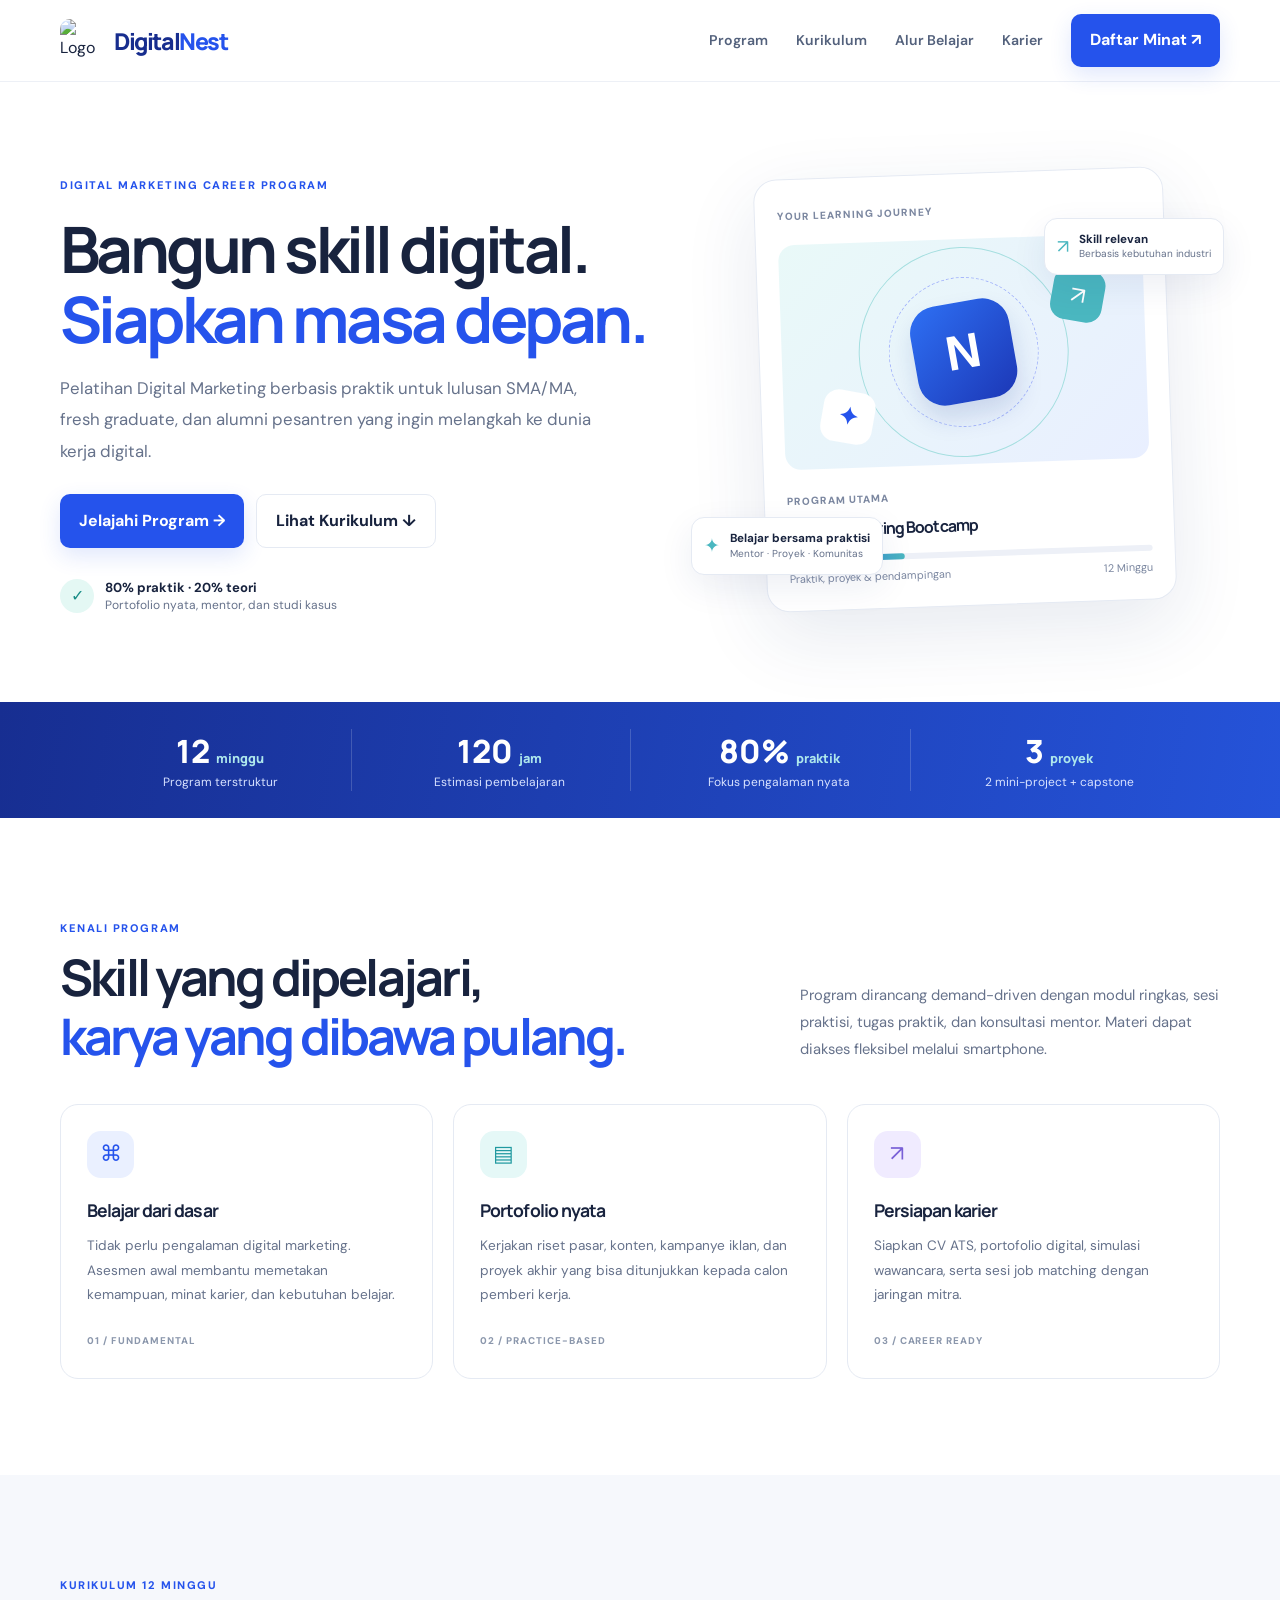
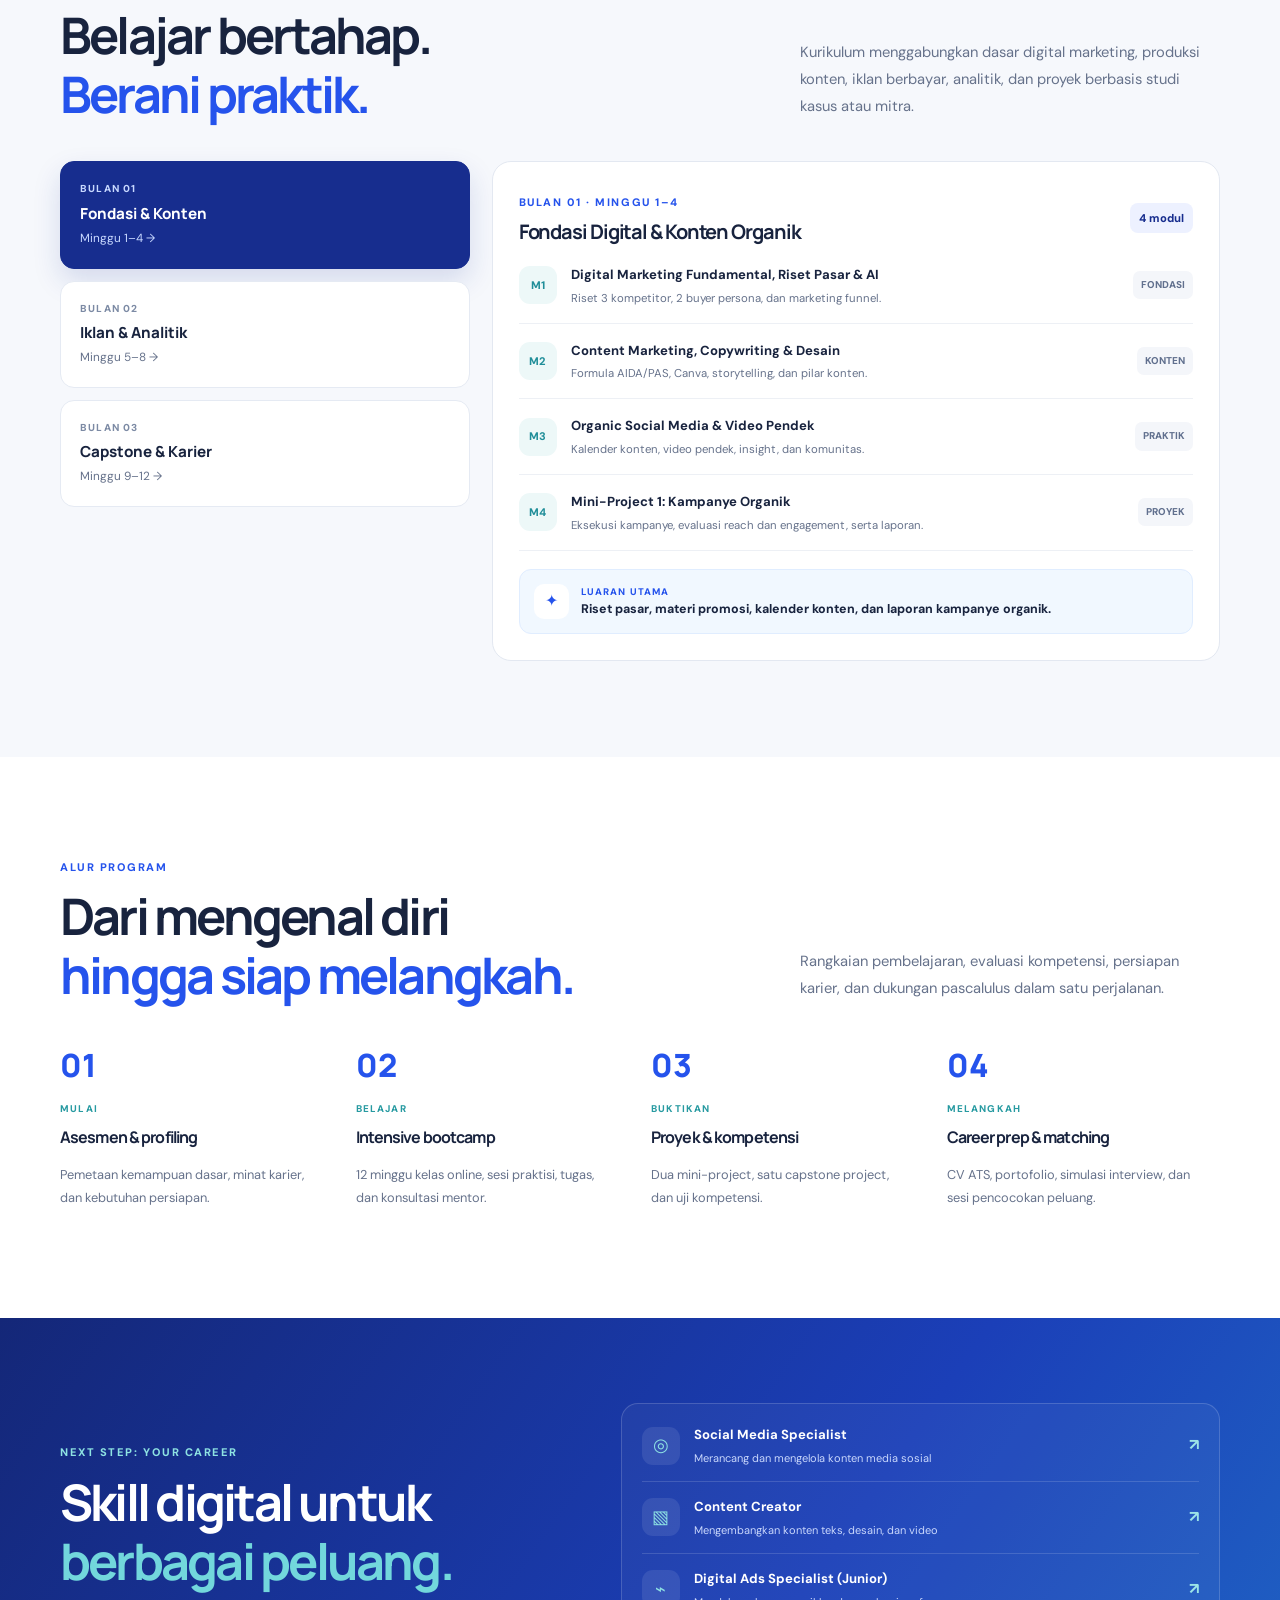
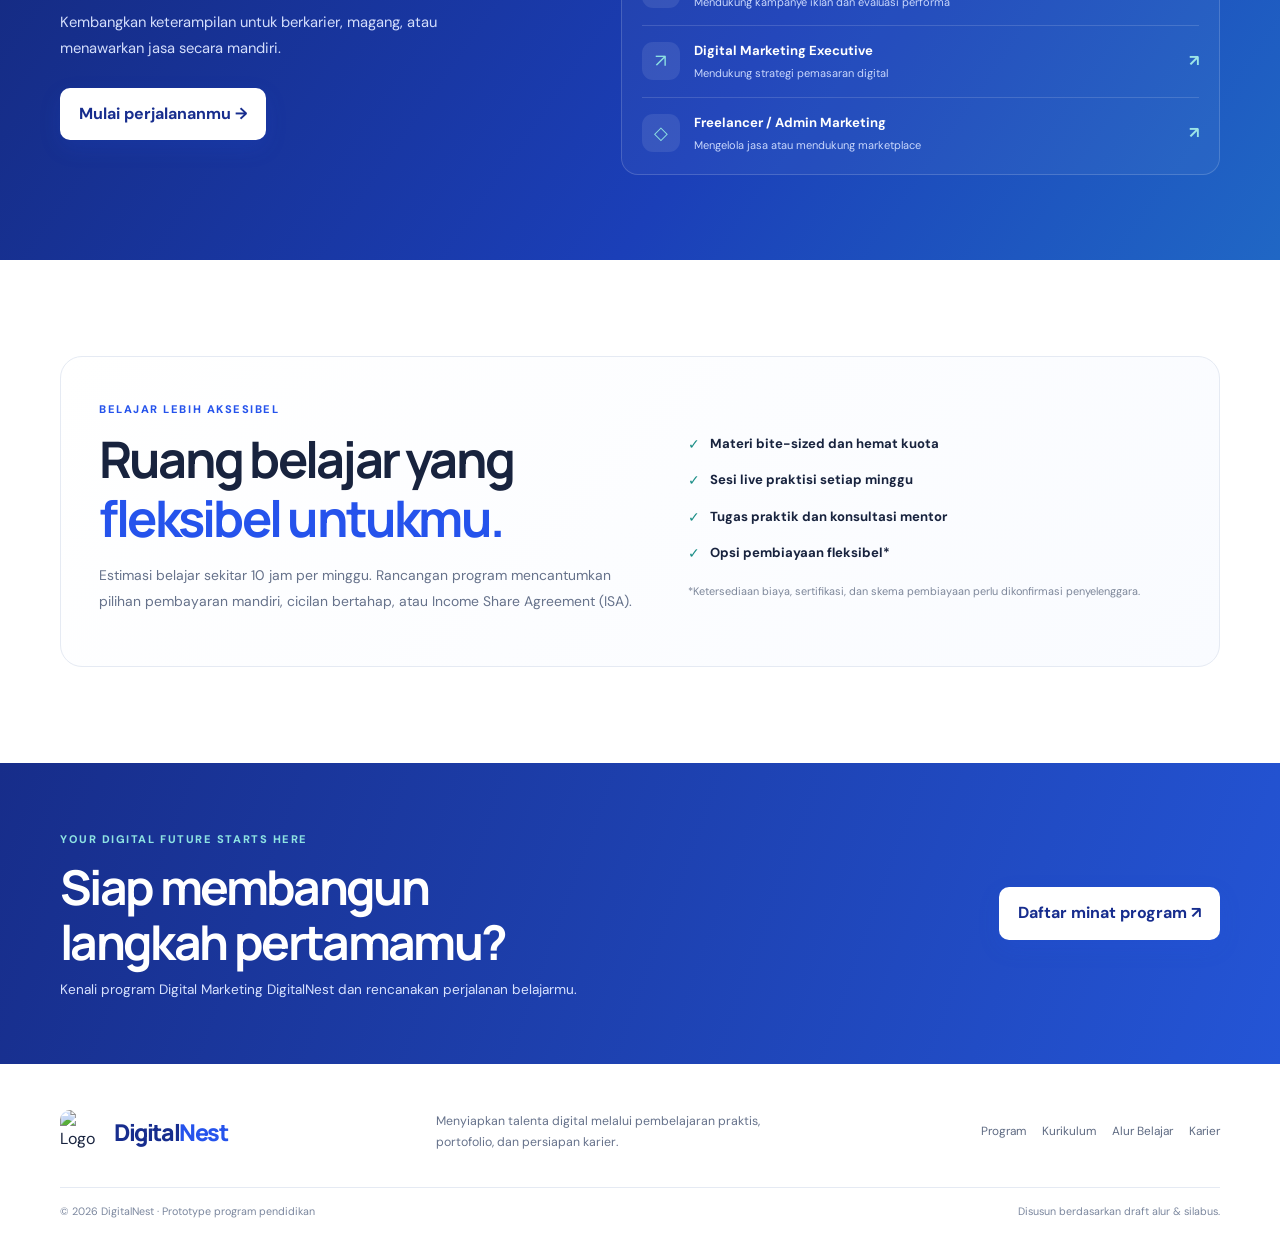
==== index.html @ 96c7a70e "Add files via upload" ====
<!doctype html><html lang="id"><head><meta charset="utf-8"><meta name="viewport" content="width=device-width,initial-scale=1"><title>DigitalNest — Digital Marketing Career Program</title><link rel="icon" href="assets/digitalnest-logo.jpg"><link rel="stylesheet" href="styles.css"></head><body>
<header><a class="brand" href="#home"><img src="assets/digitalnest-logo.jpg" alt="Logo DigitalNest"><b>Digital<span>Nest</span></b></a><button id="menuBtn" class="menu">☰</button><nav id="nav"><a href="#program">Program</a><a href="#curriculum">Kurikulum</a><a href="#alur">Alur Belajar</a><a href="#karier">Karier</a><button class="btn open-form">Daftar Minat ↗</button></nav></header>
<main><section class="hero wrap" id="home"><div><p class="eyebrow">DIGITAL MARKETING CAREER PROGRAM</p><h1>Bangun skill digital.<br><em>Siapkan masa depan.</em></h1><p class="lead">Pelatihan Digital Marketing berbasis praktik untuk lulusan SMA/MA, fresh graduate, dan alumni pesantren yang ingin melangkah ke dunia kerja digital.</p><div class="actions"><a class="btn" href="#program">Jelajahi Program →</a><a class="btn ghost" href="#curriculum">Lihat Kurikulum ↓</a></div><div class="proof"><span>✓</span><div><b>80% praktik · 20% teori</b><small>Portofolio nyata, mentor, dan studi kasus</small></div></div></div><div class="visual"><div class="float f1">↗ <span><b>Skill relevan</b><small>Berbasis kebutuhan industri</small></span></div><div class="visual-card"><small class="muted">YOUR LEARNING JOURNEY</small><div class="art"><i class="orb o1"></i><i class="orb o2"></i><strong>N</strong><span>↗</span><label>✦</label></div><small class="muted">PROGRAM UTAMA</small><h3>Digital Marketing Bootcamp</h3><div class="bar"><i></i></div><div class="between muted"><small>Praktik, proyek & pendampingan</small><small>12 Minggu</small></div></div><div class="float f2">✦ <span><b>Belajar bersama praktisi</b><small>Mentor · Proyek · Komunitas</small></span></div></div></section>
<section class="stats"><div><b>12 <small>minggu</small></b><span>Program terstruktur</span></div><div><b>120 <small>jam</small></b><span>Estimasi pembelajaran</span></div><div><b>80% <small>praktik</small></b><span>Fokus pengalaman nyata</span></div><div><b>3 <small>proyek</small></b><span>2 mini-project + capstone</span></div></section>
<section class="wrap section" id="program"><div class="heading"><div><small class="kicker">KENALI PROGRAM</small><h2>Skill yang dipelajari,<br><em>karya yang dibawa pulang.</em></h2></div><p>Program dirancang demand-driven dengan modul ringkas, sesi praktisi, tugas praktik, dan konsultasi mentor. Materi dapat diakses fleksibel melalui smartphone.</p></div><div class="features"><article><i class="ico blue">⌘</i><h3>Belajar dari dasar</h3><p>Tidak perlu pengalaman digital marketing. Asesmen awal membantu memetakan kemampuan, minat karier, dan kebutuhan belajar.</p><small>01 / FUNDAMENTAL</small></article><article><i class="ico teal">▤</i><h3>Portofolio nyata</h3><p>Kerjakan riset pasar, konten, kampanye iklan, dan proyek akhir yang bisa ditunjukkan kepada calon pemberi kerja.</p><small>02 / PRACTICE-BASED</small></article><article><i class="ico violet">↗</i><h3>Persiapan karier</h3><p>Siapkan CV ATS, portofolio digital, simulasi wawancara, serta sesi job matching dengan jaringan mitra.</p><small>03 / CAREER READY</small></article></div></section>
<section class="curriculum"><div class="wrap section" id="curriculum"><div class="heading"><div><small class="kicker">KURIKULUM 12 MINGGU</small><h2>Belajar bertahap.<br><em>Berani praktik.</em></h2></div><p>Kurikulum menggabungkan dasar digital marketing, produksi konten, iklan berbayar, analitik, dan proyek berbasis studi kasus atau mitra.</p></div><div class="curr"><div class="tabs"><button class="tab active" data-month="1"><small>BULAN 01</small><b>Fondasi & Konten</b><span>Minggu 1–4 →</span></button><button class="tab" data-month="2"><small>BULAN 02</small><b>Iklan & Analitik</b><span>Minggu 5–8 →</span></button><button class="tab" data-month="3"><small>BULAN 03</small><b>Capstone & Karier</b><span>Minggu 9–12 →</span></button></div><div class="module"><div class="between"><div><small class="kicker" id="monthLabel">BULAN 01 · MINGGU 1–4</small><h3 id="monthTitle">Fondasi Digital & Konten Organik</h3></div><span class="pill" id="moduleCount">4 modul</span></div><div id="moduleList"></div><div class="outcome"><span>✦</span><div><small>LUARAN UTAMA</small><b id="outcomeText">Riset pasar, materi promosi, kalender konten, dan laporan kampanye organik.</b></div></div></div></div></div></section>
<section class="wrap section" id="alur"><div class="heading"><div><small class="kicker">ALUR PROGRAM</small><h2>Dari mengenal diri<br><em>hingga siap melangkah.</em></h2></div><p>Rangkaian pembelajaran, evaluasi kompetensi, persiapan karier, dan dukungan pascalulus dalam satu perjalanan.</p></div><div class="steps"><article><b>01</b><small>MULAI</small><h3>Asesmen & profiling</h3><p>Pemetaan kemampuan dasar, minat karier, dan kebutuhan persiapan.</p></article><article><b>02</b><small>BELAJAR</small><h3>Intensive bootcamp</h3><p>12 minggu kelas online, sesi praktisi, tugas, dan konsultasi mentor.</p></article><article><b>03</b><small>BUKTIKAN</small><h3>Proyek & kompetensi</h3><p>Dua mini-project, satu capstone project, dan uji kompetensi.</p></article><article><b>04</b><small>MELANGKAH</small><h3>Career prep & matching</h3><p>CV ATS, portofolio, simulasi interview, dan sesi pencocokan peluang.</p></article></div></section>
<section class="career" id="karier"><div class="wrap career-grid"><div><small class="kicker light">NEXT STEP: YOUR CAREER</small><h2>Skill digital untuk<br><em>berbagai peluang.</em></h2><p>Kembangkan keterampilan untuk berkarier, magang, atau menawarkan jasa secara mandiri.</p><button class="btn white open-form">Mulai perjalananmu →</button></div><div class="jobs"><div><span>◎</span><p><b>Social Media Specialist</b><small>Merancang dan mengelola konten media sosial</small></p><strong>↗</strong></div><div><span>▧</span><p><b>Content Creator</b><small>Mengembangkan konten teks, desain, dan video</small></p><strong>↗</strong></div><div><span>⌁</span><p><b>Digital Ads Specialist (Junior)</b><small>Mendukung kampanye iklan dan evaluasi performa</small></p><strong>↗</strong></div><div><span>↗</span><p><b>Digital Marketing Executive</b><small>Mendukung strategi pemasaran digital</small></p><strong>↗</strong></div><div><span>◇</span><p><b>Freelancer / Admin Marketing</b><small>Mengelola jasa atau mendukung marketplace</small></p><strong>↗</strong></div></div></div></section>
<section class="wrap section"><div class="access"><div><small class="kicker">BELAJAR LEBIH AKSESIBEL</small><h2>Ruang belajar yang<br><em>fleksibel untukmu.</em></h2><p>Estimasi belajar sekitar 10 jam per minggu. Rancangan program mencantumkan pilihan pembayaran mandiri, cicilan bertahap, atau Income Share Agreement (ISA).</p></div><div class="checks"><p>✓ <b>Materi bite-sized dan hemat kuota</b></p><p>✓ <b>Sesi live praktisi setiap minggu</b></p><p>✓ <b>Tugas praktik dan konsultasi mentor</b></p><p>✓ <b>Opsi pembiayaan fleksibel*</b></p><small>*Ketersediaan biaya, sertifikasi, dan skema pembiayaan perlu dikonfirmasi penyelenggara.</small></div></div></section>
<section class="cta"><div class="wrap cta-inner"><div><small class="kicker light">YOUR DIGITAL FUTURE STARTS HERE</small><h2>Siap membangun<br>langkah pertamamu?</h2><p>Kenali program Digital Marketing DigitalNest dan rencanakan perjalanan belajarmu.</p></div><button class="btn white open-form">Daftar minat program ↗</button></div></section></main>
<footer><div class="foot wrap"><a class="brand" href="#home"><img src="assets/digitalnest-logo.jpg" alt="Logo DigitalNest"><b>Digital<span>Nest</span></b></a><p>Menyiapkan talenta digital melalui pembelajaran praktis, portofolio, dan persiapan karier.</p><div><a href="#program">Program</a><a href="#curriculum">Kurikulum</a><a href="#alur">Alur Belajar</a><a href="#karier">Karier</a></div></div><div class="bottom wrap"><span>© 2026 DigitalNest · Prototype program pendidikan</span><span>Disusun berdasarkan draft alur & silabus.</span></div></footer>
<dialog id="formDialog"><button class="close" id="closeForm">×</button><small class="kicker">FORM MINAT PESERTA</small><h2>Mulai perjalanan digitalmu.</h2><p>Isi formulir simulasi untuk menunjukkan alur minat peserta.</p><form id="interestForm"><label>Nama lengkap<input id="pname" required placeholder="Nama kamu"></label><label>Email aktif<input id="pemail" type="email" required placeholder="nama@email.com"></label><label>Latar belakang<select id="background"><option>Lulusan SMA/MA</option><option>Alumni pesantren</option><option>Fresh graduate</option><option>Lulusan SMP</option><option>Lainnya</option></select></label><label>Tujuan mengikuti program<select><option>Mencari pekerjaan</option><option>Magang</option><option>Freelance</option><option>Mengembangkan usaha</option><option>Meningkatkan keterampilan</option></select></label><button class="btn" type="submit">Kirim minat →</button></form><small class="note">Prototype: data tidak dikirim atau disimpan ke server. Harga, sertifikasi, dan penempatan kerja perlu dikonfirmasi penyelenggara.</small></dialog><div id="toast" class="toast" role="status"></div><script src="script.js"></script></body></html>
---- styles.css ----
@import url('https://fonts.googleapis.com/css2?family=DM+Sans:wght@400;500;600;700&family=Manrope:wght@400;500;600;700;800&display=swap');
:root{--blue:#2553ec;--navy:#172d8e;--teal:#4ab7c0;--ink:#18233e;--muted:#66728b;--line:#e5eaf3;--soft:#f6f8fc}*{box-sizing:border-box}html{scroll-behavior:smooth;scroll-padding-top:95px}body{margin:0;color:var(--ink);font:16px/1.65 'DM Sans',sans-serif}a{color:inherit;text-decoration:none}button,input,select{font:inherit}.wrap{width:min(1160px,calc(100% - 52px));margin:auto}header{height:82px;padding:0 max(26px,calc((100vw - 1160px)/2));display:flex;align-items:center;justify-content:space-between;border-bottom:1px solid #edf0f6;position:sticky;top:0;background:#ffffffed;backdrop-filter:blur(12px);z-index:10}.brand{display:flex;align-items:center;gap:10px}.brand img{width:44px;height:44px;object-fit:cover;border-radius:10px}.brand b{font:800 1.45rem Manrope,sans-serif;letter-spacing:-.06em;color:var(--navy)}.brand b span{color:var(--blue)}nav{display:flex;align-items:center;gap:28px}nav>a{font-size:.88rem;font-weight:600;color:#53617c}nav>a:hover{color:var(--blue)}.menu{display:none;background:none;border:0;font-size:1.5rem}.btn{border:0;border-radius:10px;background:var(--blue);color:#fff;padding:13px 19px;font-weight:700;cursor:pointer;display:inline-flex;align-items:center;justify-content:center;gap:14px;box-shadow:0 8px 22px #2553ec24;transition:.2s}.btn:hover{transform:translateY(-2px);background:#1942d4}.btn.ghost{background:white;border:1px solid var(--line);box-shadow:none;color:var(--ink)}.btn.white{background:white;color:var(--navy)}.hero{display:grid;grid-template-columns:1.08fr .92fr;align-items:center;gap:50px;padding-top:75px;padding-bottom:80px;min-height:620px}.eyebrow,.kicker{font-size:.69rem;font-weight:800;letter-spacing:.14em;color:var(--blue)}h1,h2,h3{font-family:Manrope,sans-serif;letter-spacing:-.055em}h1{font-size:clamp(2.8rem,5vw,4.55rem);line-height:1.09;margin:20px 0}h1 em,h2 em{font-style:normal;color:var(--blue)}.lead{font-size:1.05rem;line-height:1.85;color:var(--muted);max-width:550px}.actions{display:flex;gap:12px;flex-wrap:wrap;margin-top:27px}.proof{display:flex;align-items:center;gap:11px;margin-top:30px}.proof>span{width:34px;height:34px;border-radius:50%;background:#e4f8f4;color:#168c85;display:grid;place-items:center}.proof div{display:grid;line-height:1.45}.proof b{font-size:.82rem}.proof small{font-size:.75rem;color:var(--muted)}.visual{position:relative;min-height:440px;display:grid;place-items:center}.visual:before{content:'';position:absolute;width:390px;height:390px;border-radius:50%;background:radial-gradient(circle,#dff7f8,#e9efff 55%,white 75%)}.visual-card{z-index:1;position:relative;width:min(410px,90%);background:#fff;border:1px solid var(--line);border-radius:23px;padding:22px;box-shadow:0 25px 75px #1d36751b;transform:rotate(-2deg)}.muted{color:#7b87a0}.visual-card>small{font-size:.64rem;letter-spacing:.1em;font-weight:800}.art{height:225px;margin:17px 0;border-radius:16px;background:linear-gradient(135deg,#e9f9f8,#e9efff);display:grid;place-items:center;position:relative;overflow:hidden}.orb{position:absolute;width:210px;height:210px;border:1px solid #a6dfe0;border-radius:50%}.o2{width:150px;height:150px;border-style:dashed;border-color:#a8b8fb}.art strong{z-index:1;width:100px;height:100px;display:grid;place-items:center;border-radius:27px;background:linear-gradient(140deg,#2e70f4,#1c37b6);color:white;font-size:3rem;box-shadow:0 14px 25px #142f8e25;transform:rotate(-8deg)}.art span,.art label{position:absolute;z-index:2;display:grid;place-items:center;width:52px;height:52px;border-radius:15px;background:var(--teal);color:white;right:40px;top:34px;font-size:1.5rem;transform:rotate(12deg)}.art label{left:38px;right:auto;top:auto;bottom:25px;background:white;color:var(--blue)}.visual-card h3{font-size:1rem;margin:4px 0}.bar{height:6px;background:#edf0f7;border-radius:20px;margin:13px 0 8px}.bar i{display:block;width:32%;height:100%;background:linear-gradient(90deg,var(--blue),var(--teal));border-radius:20px}.between{display:flex;align-items:center;justify-content:space-between;gap:12px}.between small{font-size:.68rem}.float{position:absolute;z-index:2;background:white;border:1px solid var(--line);box-shadow:0 12px 35px #1b347314;border-radius:13px;padding:12px;display:flex;align-items:center;gap:10px;color:var(--teal);font-size:1.2rem}.float span{display:grid;line-height:1.4}.float b{font-size:.73rem;color:var(--ink)}.float small{font-size:.63rem;color:var(--muted)}.f1{right:-4px;top:48px}.f2{left:-18px;bottom:35px}.stats{display:grid;grid-template-columns:repeat(4,1fr);padding:27px max(26px,calc((100vw - 1100px)/2));gap:18px;background:linear-gradient(100deg,#172e91,#2553d9);color:white}.stats div{display:grid;justify-items:center;border-right:1px solid #ffffff2c;line-height:1.5}.stats div:last-child{border:0}.stats b{font:800 2rem Manrope,sans-serif}.stats b small{font-size:.8rem;color:#aee7ec}.stats span{font-size:.75rem;color:#d8e2ff}.section{padding-top:96px;padding-bottom:96px}.heading{display:flex;align-items:end;justify-content:space-between;gap:50px;margin-bottom:38px}.heading h2,.access h2,.career h2{font-size:clamp(2.15rem,4vw,3.15rem);line-height:1.17;margin:8px 0 0}.heading>p{max-width:420px;color:var(--muted);font-size:.92rem;line-height:1.85;margin:0 0 3px}.features{display:grid;grid-template-columns:repeat(3,1fr);gap:20px}.features article{position:relative;border:1px solid var(--line);border-radius:18px;padding:26px;min-height:240px;transition:.2s}.features article:hover{transform:translateY(-4px);box-shadow:0 16px 40px #1d36750b}.ico{width:47px;height:47px;display:grid;place-items:center;border-radius:14px;font-size:1.4rem;font-style:normal;margin-bottom:18px}.blue{background:#eaf0ff;color:var(--blue)}.teal{background:#e5f8f7;color:#2099a0}.violet{background:#f0ebff;color:#7960d7}.features h3{font-size:1.1rem;margin:0 0 9px}.features p{font-size:.85rem;line-height:1.8;color:var(--muted);margin:0 0 18px}.features article>small{font-size:.61rem;letter-spacing:.1em;font-weight:800;color:#8b97ac}.curriculum{background:var(--soft)}.curr{display:grid;grid-template-columns:.72fr 1.28fr;gap:22px}.tabs{display:grid;align-content:start;gap:12px}.tab{background:#fff;border:1px solid var(--line);border-radius:14px;padding:19px;text-align:left;display:grid;gap:5px;cursor:pointer;color:var(--ink)}.tab small{font-size:.63rem;font-weight:800;letter-spacing:.12em;color:#7c8aa4}.tab b{font:750 .95rem Manrope,sans-serif}.tab span{font-size:.74rem;color:var(--muted)}.tab.active{background:var(--navy);border-color:var(--navy);color:white;box-shadow:0 12px 28px #172f9326}.tab.active small,.tab.active span{color:#c8d8ff}.module{background:#fff;border:1px solid #e3e8f1;border-radius:19px;padding:26px}.module h3{font-size:1.25rem;margin:0}.pill{font-size:.7rem;color:var(--navy);background:#edf1ff;border-radius:8px;padding:6px 9px;white-space:nowrap;font-weight:800}.module-row{display:grid;grid-template-columns:40px 1fr auto;align-items:center;gap:12px;padding:16px 0;border-bottom:1px solid #edf0f5}.week{width:38px;height:38px;border-radius:11px;background:#edf8f8;color:#208e99;display:grid;place-items:center;font-size:.69rem;font-weight:800}.module-row b{font-size:.82rem;display:block}.module-row small{display:block;color:var(--muted);font-size:.71rem;line-height:1.5;margin-top:4px}.type{font-size:.62rem;font-weight:800;color:#61708e;background:#f4f6fa;padding:6px 8px;border-radius:7px}.outcome{display:flex;align-items:center;gap:12px;background:#f1f8ff;border:1px solid #e0edff;padding:14px;border-radius:12px;margin-top:18px}.outcome>span{background:white;color:var(--blue);width:35px;height:35px;border-radius:10px;display:grid;place-items:center}.outcome div{display:grid}.outcome small{font-size:.6rem;color:var(--blue);letter-spacing:.12em;font-weight:800}.outcome b{font-size:.78rem;line-height:1.5}.steps{display:grid;grid-template-columns:repeat(4,1fr);gap:22px}.steps article{padding-right:12px}.steps article>b{font:800 2rem Manrope,sans-serif;color:var(--blue)}.steps article>small{display:block;margin-top:14px;color:#279aa1;letter-spacing:.12em;font-weight:800;font-size:.61rem}.steps h3{font-size:1rem;margin:7px 0}.steps p{font-size:.8rem;line-height:1.8;color:var(--muted)}.career{background:linear-gradient(125deg,#142778,#1b3fb8 60%,#2067c5);color:white;padding:85px 0;overflow:hidden}.career-grid{display:grid;grid-template-columns:.9fr 1.1fr;gap:70px;align-items:center}.kicker.light{color:#8ee3e2}.career h2 em{color:#72d7dc}.career-grid>div:first-child>p{color:#d4defc;line-height:1.8;max-width:420px;font-size:.92rem;margin:18px 0 26px}.jobs{border:1px solid #ffffff2a;border-radius:17px;background:#ffffff0b;padding:6px 20px}.jobs>div{display:grid;grid-template-columns:40px 1fr auto;gap:12px;align-items:center;border-bottom:1px solid #ffffff24;padding:14px 0}.jobs>div:last-child{border:0}.jobs>div>span{width:38px;height:38px;display:grid;place-items:center;background:#ffffff17;color:#8de1e2;border-radius:11px;font-size:1.15rem}.jobs p{display:grid;margin:0}.jobs b{font-size:.82rem}.jobs small{font-size:.69rem;color:#c9d7fc;margin-top:3px}.jobs strong{color:#9de5e7}.access{border:1px solid var(--line);border-radius:22px;padding:38px;display:grid;grid-template-columns:1.05fr .95fr;gap:45px;background:linear-gradient(135deg,#fff,#f9fbff)}.access p{font-size:.87rem;line-height:1.9;color:var(--muted)}.checks{align-self:center}.checks p{display:flex;gap:10px;align-items:center;margin:10px 0;color:#198d86}.checks b{font-size:.82rem;color:var(--ink)}.checks small{font-size:.68rem;color:#7d879a;line-height:1.6}.cta{background:linear-gradient(110deg,#172d8a,#2455d6);color:white}.cta-inner{padding-top:62px;padding-bottom:62px;display:flex;align-items:center;justify-content:space-between;gap:30px}.cta h2{font-size:clamp(2rem,4vw,3rem);line-height:1.15;margin:7px 0}.cta p{font-size:.85rem;color:#d9e3ff;margin:10px 0 0}.foot{padding-top:35px;padding-bottom:22px;display:grid;grid-template-columns:1fr 1.1fr 1.1fr;gap:35px;align-items:center}.foot>p{font-size:.77rem;color:var(--muted);line-height:1.7}.foot>div{display:flex;justify-content:flex-end;gap:16px;flex-wrap:wrap}.foot>div a{font-size:.74rem;color:#5f6b83}.bottom{border-top:1px solid var(--line);padding-top:15px;padding-bottom:18px;display:flex;justify-content:space-between;gap:12px;flex-wrap:wrap;color:#7b879e;font-size:.67rem}dialog{border:1px solid var(--line);border-radius:20px;padding:30px;max-width:470px;width:calc(100% - 30px);box-shadow:0 25px 100px #061a4b35;color:var(--ink)}dialog::backdrop{background:#101d45a8;backdrop-filter:blur(4px)}dialog h2{font-size:1.7rem;line-height:1.2;margin:8px 0}dialog>p{font-size:.82rem;color:var(--muted)}.close{position:absolute;right:14px;top:9px;border:0;background:none;font-size:1.8rem;cursor:pointer;color:#6f7b91}form{display:grid;gap:8px;margin-top:15px}label{display:grid;gap:5px;font-size:.78rem;font-weight:700}input,select{width:100%;padding:11px;border:1px solid #dfe5f0;border-radius:9px;background:white;color:var(--ink)}form .btn{margin-top:8px}.note{display:block;font-size:.67rem;color:#8490a5;line-height:1.6;margin-top:13px}.toast{position:fixed;bottom:24px;left:50%;transform:translate(-50%,20px);background:var(--navy);color:white;padding:12px 19px;border-radius:10px;opacity:0;pointer-events:none;transition:.25s;z-index:30;font-size:.84rem;max-width:90%;text-align:center}.toast.show{opacity:1;transform:translate(-50%,0)}
@media(max-width:900px){nav{gap:15px}.hero{gap:20px}.heading{gap:25px}.career-grid{gap:35px}.foot{gap:18px}}
@media(max-width:720px){.wrap{width:calc(100% - 38px)}header{height:72px;padding:0 19px}.brand img{width:39px;height:39px}.menu{display:block}nav{display:none;position:absolute;top:72px;left:0;right:0;padding:18px 20px;background:white;box-shadow:0 12px 25px #102b7610;align-items:stretch;gap:0}nav.open{display:flex;flex-direction:column}nav>a{padding:12px 0;border-bottom:1px solid #f0f2f7}.btn-nav{margin-top:12px}.hero{grid-template-columns:1fr;padding-top:55px;padding-bottom:55px;gap:20px}.hero h1{font-size:clamp(2.7rem,10vw,4rem)}.visual{min-height:385px}.f1{right:0;top:10px}.f2{left:0;bottom:8px}.stats{grid-template-columns:repeat(2,1fr);padding:24px 18px;gap:20px 10px}.stats div:nth-child(2){border:0}.stats b{font-size:1.7rem}.section{padding-top:70px;padding-bottom:70px}.heading{display:block;margin-bottom:28px}.heading>p{margin-top:16px}.features{grid-template-columns:1fr}.features article{min-height:0}.curr{grid-template-columns:1fr}.tabs{grid-template-columns:repeat(3,1fr);gap:7px}.tab{padding:13px 10px}.tab b{font-size:.72rem}.tab small{font-size:.53rem}.tab span{font-size:.63rem}.module{padding:18px}.module-row{grid-template-columns:36px 1fr;gap:10px}.type{grid-column:2;justify-self:start}.steps{grid-template-columns:repeat(2,1fr);row-gap:20px}.career-grid{grid-template-columns:1fr;gap:32px}.career{padding:65px 0}.access{grid-template-columns:1fr;padding:25px;gap:20px}.cta-inner{align-items:flex-start;flex-direction:column;padding-top:50px;padding-bottom:50px}.foot{grid-template-columns:1fr;gap:12px}.foot>div{justify-content:flex-start}.bottom{flex-direction:column}}
@media(max-width:420px){.actions{flex-direction:column}.actions .btn{width:100%}.visual-card{padding:16px}.art{height:200px}.float{padding:9px}.float b{font-size:.66rem}.float small{font-size:.58rem}.module .between{align-items:flex-start}.module h3{font-size:1.05rem}.pill{font-size:.62rem}.jobs{padding:4px 12px}.jobs b{font-size:.74rem}.jobs small{font-size:.62rem}.access{padding:21px}.stats span{text-align:center;font-size:.68rem}}
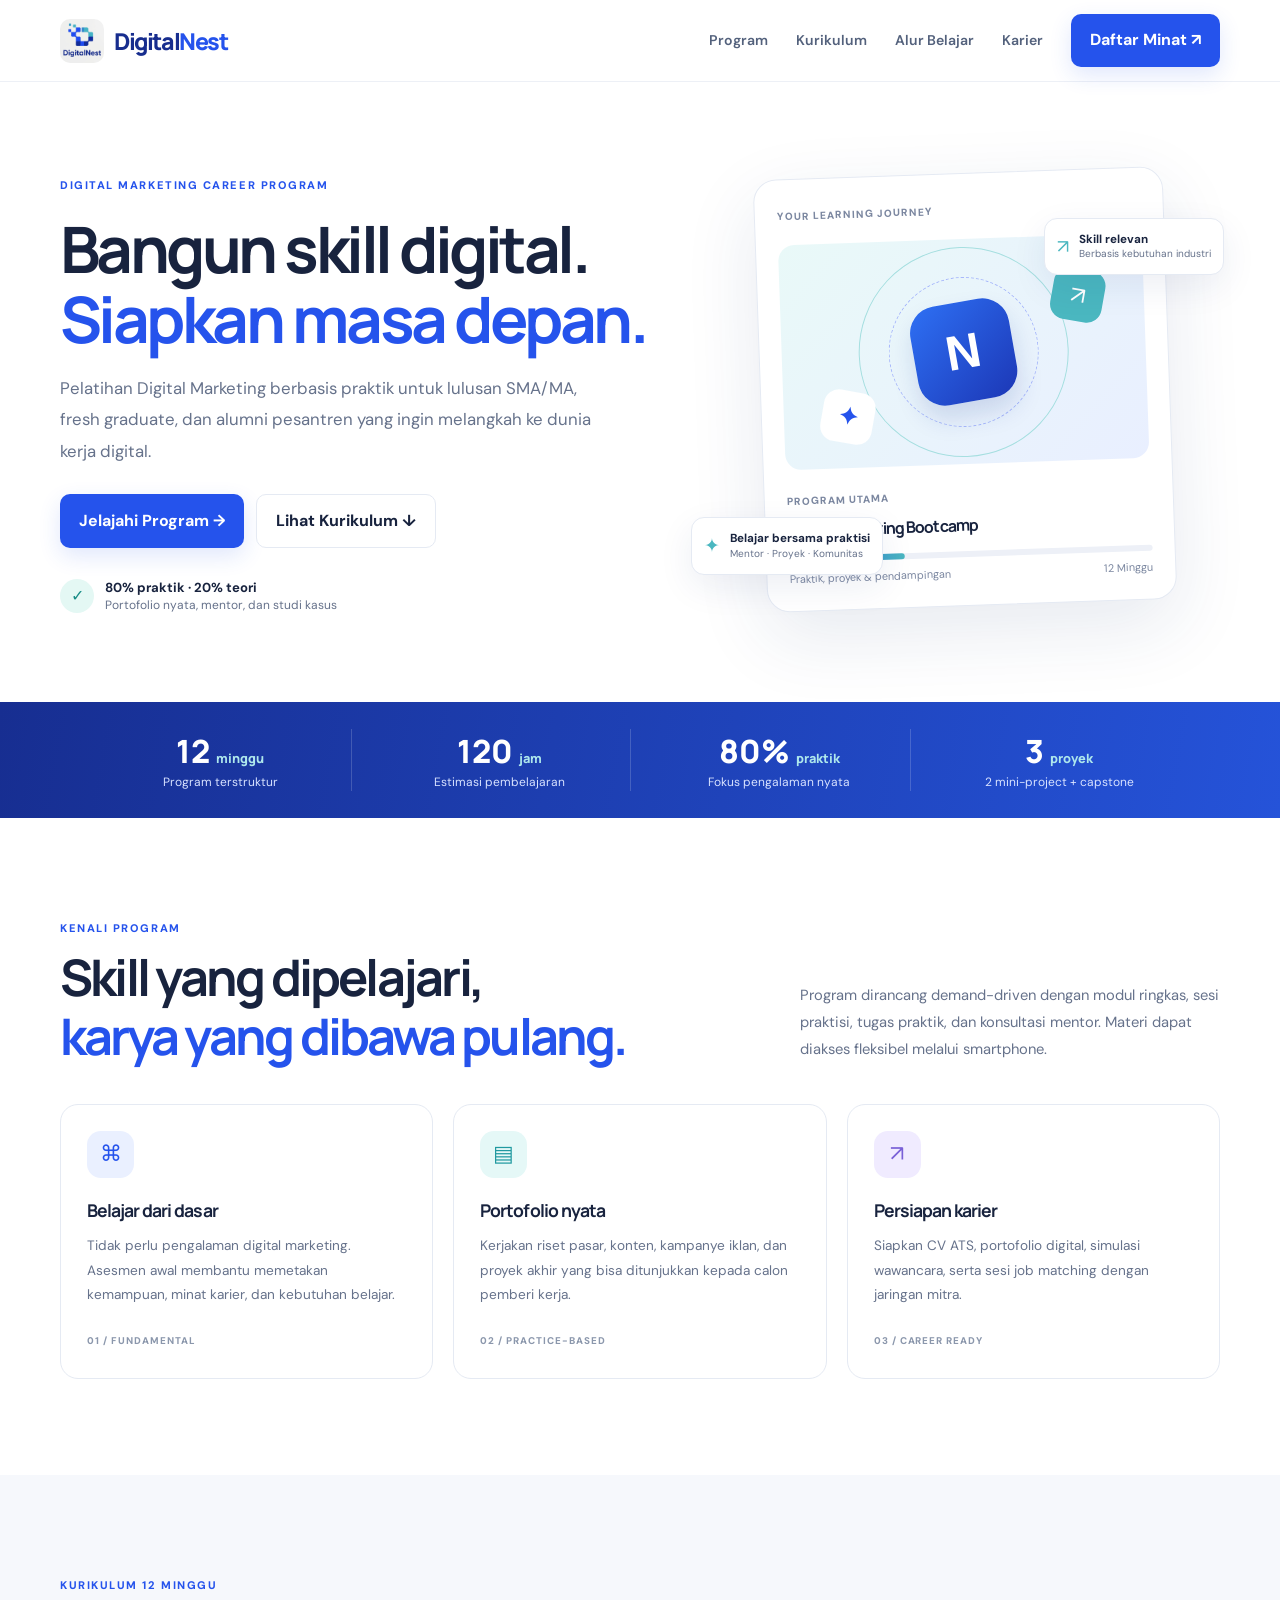
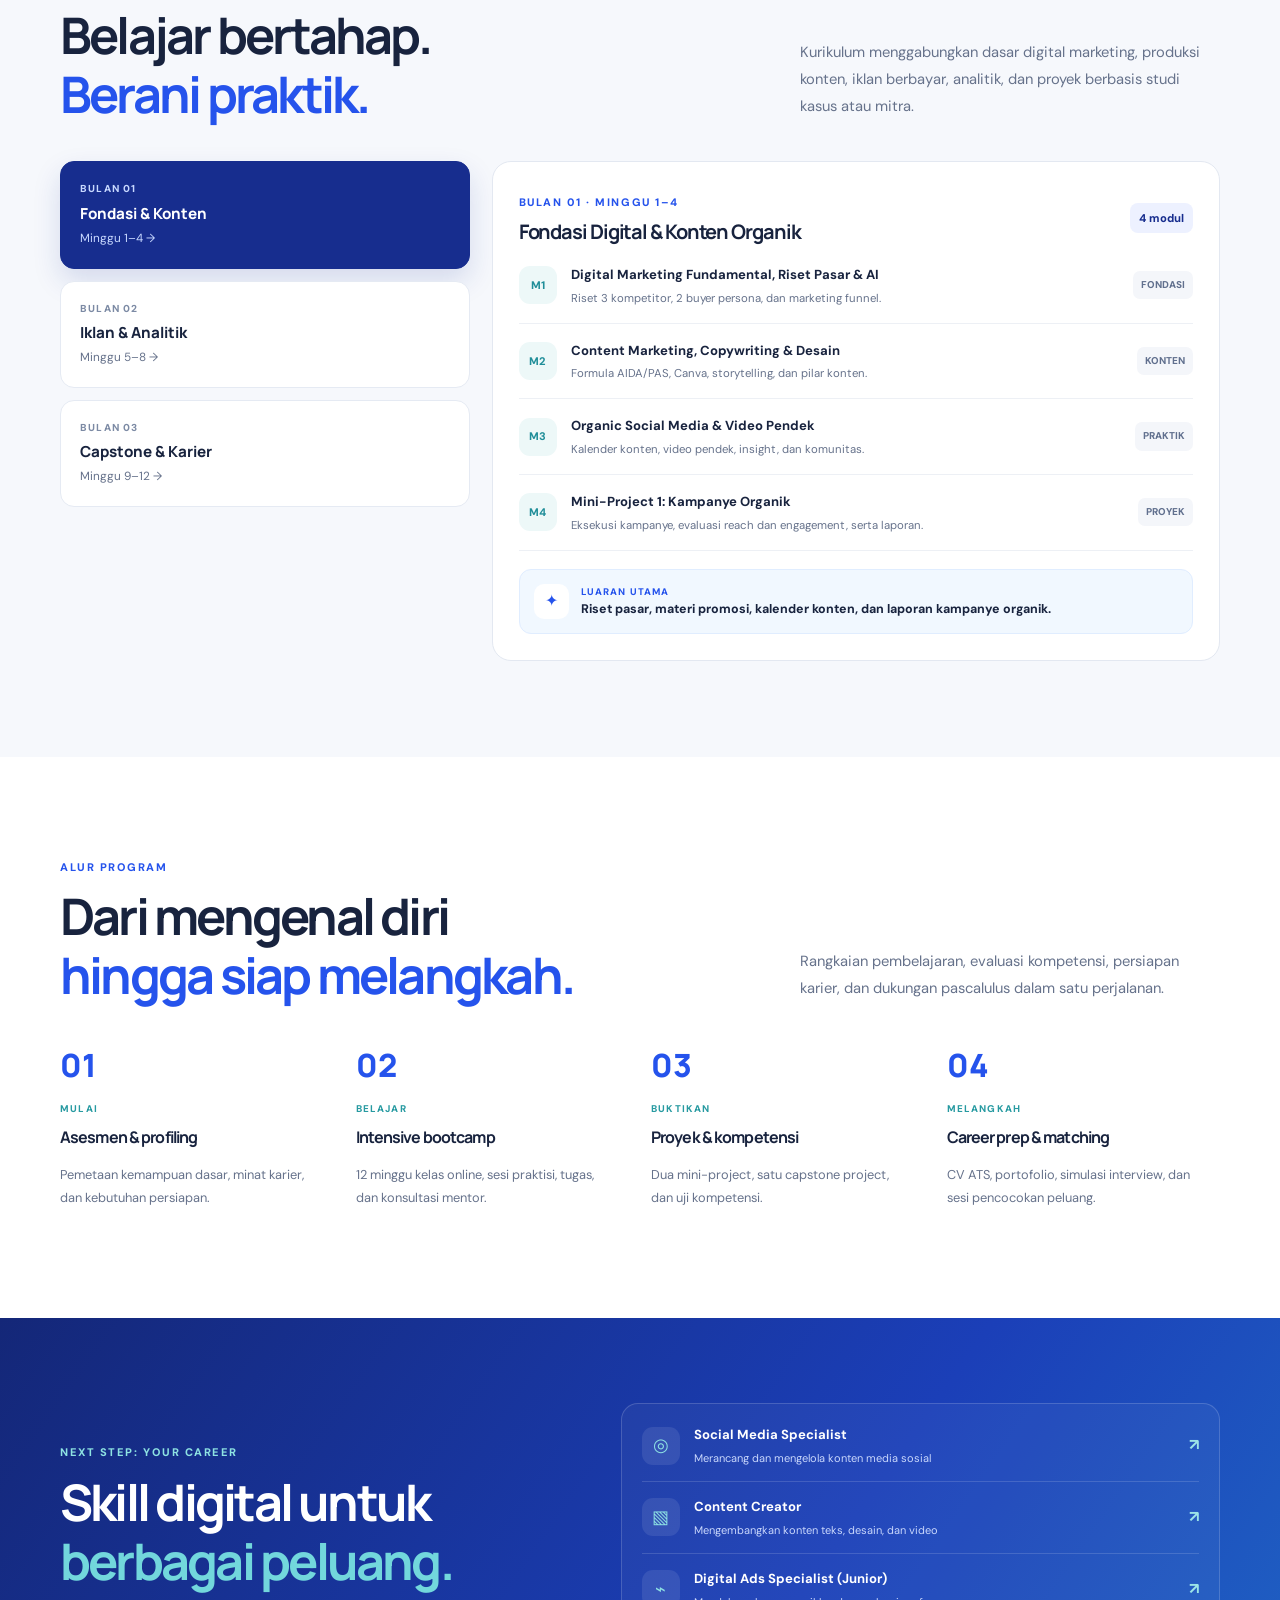
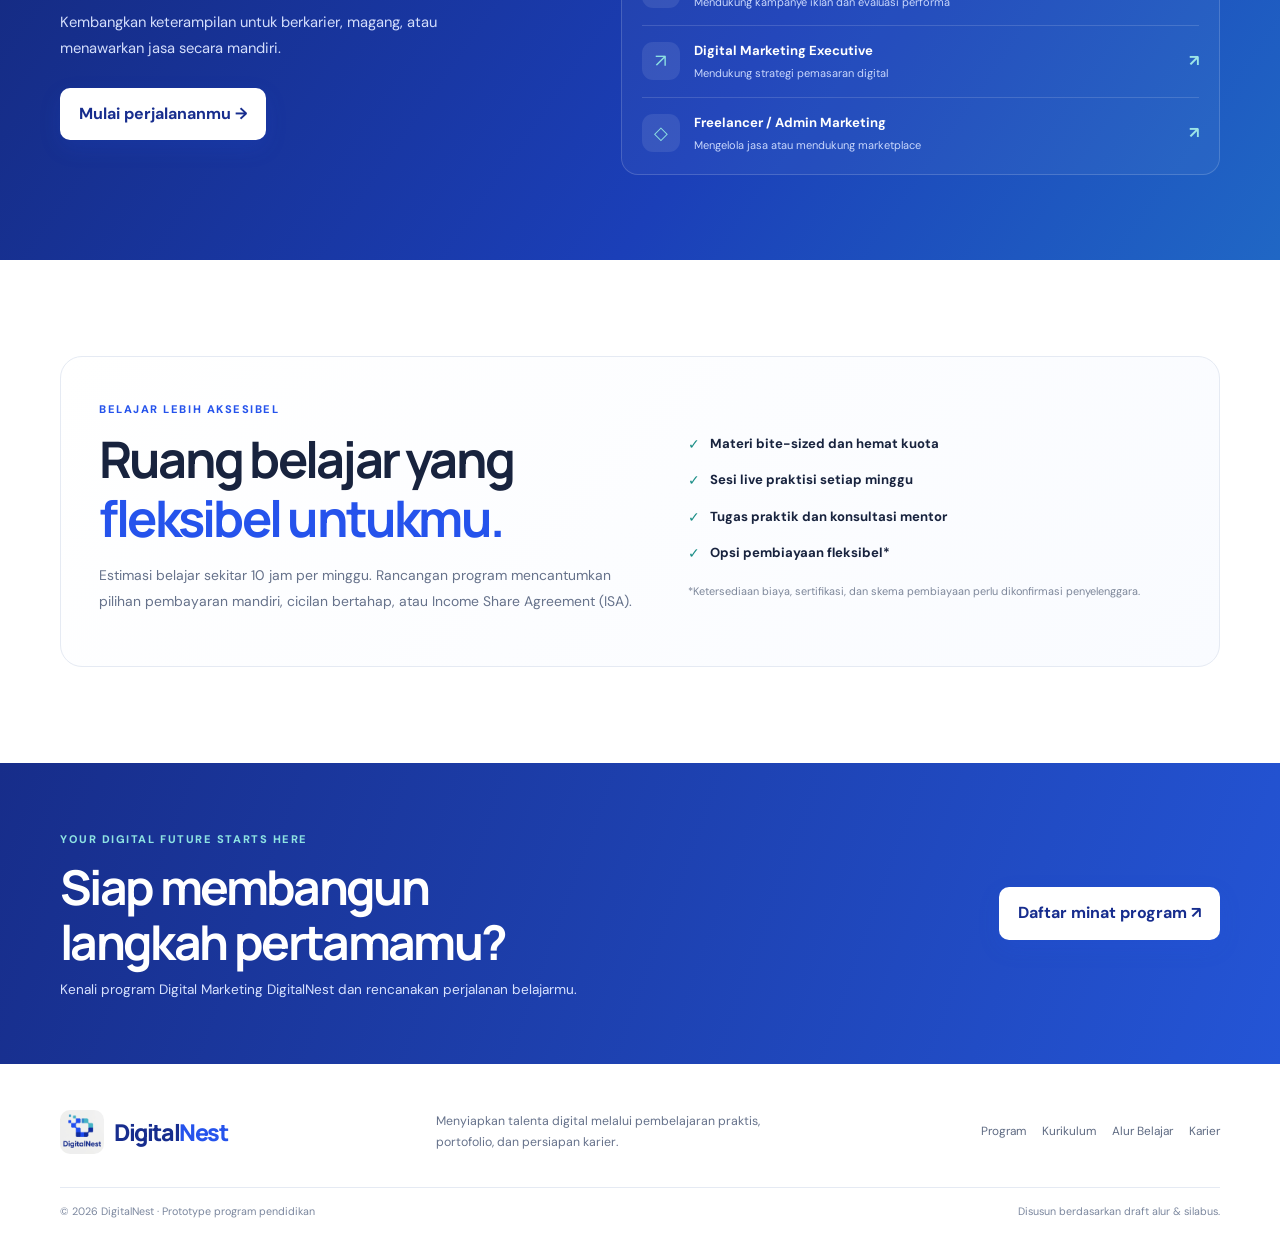
==== commit 88515d85: "Update index.html" ====
--- a/index.html
+++ b/index.html
@@ -1,5 +1,5 @@
-<!doctype html><html lang="id"><head><meta charset="utf-8"><meta name="viewport" content="width=device-width,initial-scale=1"><title>DigitalNest — Digital Marketing Career Program</title><link rel="icon" href="assets/digitalnest-logo.jpg"><link rel="stylesheet" href="styles.css"></head><body>
-<header><a class="brand" href="#home"><img src="assets/digitalnest-logo.jpg" alt="Logo DigitalNest"><b>Digital<span>Nest</span></b></a><button id="menuBtn" class="menu">☰</button><nav id="nav"><a href="#program">Program</a><a href="#curriculum">Kurikulum</a><a href="#alur">Alur Belajar</a><a href="#karier">Karier</a><button class="btn open-form">Daftar Minat ↗</button></nav></header>
+<!doctype html><html lang="id"><head><meta charset="utf-8"><meta name="viewport" content="width=device-width,initial-scale=1"><title>DigitalNest — Digital Marketing Career Program</title><link rel="icon" href="digitalnest-logo.jpg"><link rel="stylesheet" href="styles.css"></head><body>
+<header><a class="brand" href="#home"><img src="digitalnest-logo.jpg" alt="Logo DigitalNest"><b>Digital<span>Nest</span></b></a><button id="menuBtn" class="menu">☰</button><nav id="nav"><a href="#program">Program</a><a href="#curriculum">Kurikulum</a><a href="#alur">Alur Belajar</a><a href="#karier">Karier</a><button class="btn open-form">Daftar Minat ↗</button></nav></header>
 <main><section class="hero wrap" id="home"><div><p class="eyebrow">DIGITAL MARKETING CAREER PROGRAM</p><h1>Bangun skill digital.<br><em>Siapkan masa depan.</em></h1><p class="lead">Pelatihan Digital Marketing berbasis praktik untuk lulusan SMA/MA, fresh graduate, dan alumni pesantren yang ingin melangkah ke dunia kerja digital.</p><div class="actions"><a class="btn" href="#program">Jelajahi Program →</a><a class="btn ghost" href="#curriculum">Lihat Kurikulum ↓</a></div><div class="proof"><span>✓</span><div><b>80% praktik · 20% teori</b><small>Portofolio nyata, mentor, dan studi kasus</small></div></div></div><div class="visual"><div class="float f1">↗ <span><b>Skill relevan</b><small>Berbasis kebutuhan industri</small></span></div><div class="visual-card"><small class="muted">YOUR LEARNING JOURNEY</small><div class="art"><i class="orb o1"></i><i class="orb o2"></i><strong>N</strong><span>↗</span><label>✦</label></div><small class="muted">PROGRAM UTAMA</small><h3>Digital Marketing Bootcamp</h3><div class="bar"><i></i></div><div class="between muted"><small>Praktik, proyek & pendampingan</small><small>12 Minggu</small></div></div><div class="float f2">✦ <span><b>Belajar bersama praktisi</b><small>Mentor · Proyek · Komunitas</small></span></div></div></section>
 <section class="stats"><div><b>12 <small>minggu</small></b><span>Program terstruktur</span></div><div><b>120 <small>jam</small></b><span>Estimasi pembelajaran</span></div><div><b>80% <small>praktik</small></b><span>Fokus pengalaman nyata</span></div><div><b>3 <small>proyek</small></b><span>2 mini-project + capstone</span></div></section>
 <section class="wrap section" id="program"><div class="heading"><div><small class="kicker">KENALI PROGRAM</small><h2>Skill yang dipelajari,<br><em>karya yang dibawa pulang.</em></h2></div><p>Program dirancang demand-driven dengan modul ringkas, sesi praktisi, tugas praktik, dan konsultasi mentor. Materi dapat diakses fleksibel melalui smartphone.</p></div><div class="features"><article><i class="ico blue">⌘</i><h3>Belajar dari dasar</h3><p>Tidak perlu pengalaman digital marketing. Asesmen awal membantu memetakan kemampuan, minat karier, dan kebutuhan belajar.</p><small>01 / FUNDAMENTAL</small></article><article><i class="ico teal">▤</i><h3>Portofolio nyata</h3><p>Kerjakan riset pasar, konten, kampanye iklan, dan proyek akhir yang bisa ditunjukkan kepada calon pemberi kerja.</p><small>02 / PRACTICE-BASED</small></article><article><i class="ico violet">↗</i><h3>Persiapan karier</h3><p>Siapkan CV ATS, portofolio digital, simulasi wawancara, serta sesi job matching dengan jaringan mitra.</p><small>03 / CAREER READY</small></article></div></section>
@@ -8,5 +8,5 @@
 <section class="career" id="karier"><div class="wrap career-grid"><div><small class="kicker light">NEXT STEP: YOUR CAREER</small><h2>Skill digital untuk<br><em>berbagai peluang.</em></h2><p>Kembangkan keterampilan untuk berkarier, magang, atau menawarkan jasa secara mandiri.</p><button class="btn white open-form">Mulai perjalananmu →</button></div><div class="jobs"><div><span>◎</span><p><b>Social Media Specialist</b><small>Merancang dan mengelola konten media sosial</small></p><strong>↗</strong></div><div><span>▧</span><p><b>Content Creator</b><small>Mengembangkan konten teks, desain, dan video</small></p><strong>↗</strong></div><div><span>⌁</span><p><b>Digital Ads Specialist (Junior)</b><small>Mendukung kampanye iklan dan evaluasi performa</small></p><strong>↗</strong></div><div><span>↗</span><p><b>Digital Marketing Executive</b><small>Mendukung strategi pemasaran digital</small></p><strong>↗</strong></div><div><span>◇</span><p><b>Freelancer / Admin Marketing</b><small>Mengelola jasa atau mendukung marketplace</small></p><strong>↗</strong></div></div></div></section>
 <section class="wrap section"><div class="access"><div><small class="kicker">BELAJAR LEBIH AKSESIBEL</small><h2>Ruang belajar yang<br><em>fleksibel untukmu.</em></h2><p>Estimasi belajar sekitar 10 jam per minggu. Rancangan program mencantumkan pilihan pembayaran mandiri, cicilan bertahap, atau Income Share Agreement (ISA).</p></div><div class="checks"><p>✓ <b>Materi bite-sized dan hemat kuota</b></p><p>✓ <b>Sesi live praktisi setiap minggu</b></p><p>✓ <b>Tugas praktik dan konsultasi mentor</b></p><p>✓ <b>Opsi pembiayaan fleksibel*</b></p><small>*Ketersediaan biaya, sertifikasi, dan skema pembiayaan perlu dikonfirmasi penyelenggara.</small></div></div></section>
 <section class="cta"><div class="wrap cta-inner"><div><small class="kicker light">YOUR DIGITAL FUTURE STARTS HERE</small><h2>Siap membangun<br>langkah pertamamu?</h2><p>Kenali program Digital Marketing DigitalNest dan rencanakan perjalanan belajarmu.</p></div><button class="btn white open-form">Daftar minat program ↗</button></div></section></main>
-<footer><div class="foot wrap"><a class="brand" href="#home"><img src="assets/digitalnest-logo.jpg" alt="Logo DigitalNest"><b>Digital<span>Nest</span></b></a><p>Menyiapkan talenta digital melalui pembelajaran praktis, portofolio, dan persiapan karier.</p><div><a href="#program">Program</a><a href="#curriculum">Kurikulum</a><a href="#alur">Alur Belajar</a><a href="#karier">Karier</a></div></div><div class="bottom wrap"><span>© 2026 DigitalNest · Prototype program pendidikan</span><span>Disusun berdasarkan draft alur & silabus.</span></div></footer>
-<dialog id="formDialog"><button class="close" id="closeForm">×</button><small class="kicker">FORM MINAT PESERTA</small><h2>Mulai perjalanan digitalmu.</h2><p>Isi formulir simulasi untuk menunjukkan alur minat peserta.</p><form id="interestForm"><label>Nama lengkap<input id="pname" required placeholder="Nama kamu"></label><label>Email aktif<input id="pemail" type="email" required placeholder="nama@email.com"></label><label>Latar belakang<select id="background"><option>Lulusan SMA/MA</option><option>Alumni pesantren</option><option>Fresh graduate</option><option>Lulusan SMP</option><option>Lainnya</option></select></label><label>Tujuan mengikuti program<select><option>Mencari pekerjaan</option><option>Magang</option><option>Freelance</option><option>Mengembangkan usaha</option><option>Meningkatkan keterampilan</option></select></label><button class="btn" type="submit">Kirim minat →</button></form><small class="note">Prototype: data tidak dikirim atau disimpan ke server. Harga, sertifikasi, dan penempatan kerja perlu dikonfirmasi penyelenggara.</small></dialog><div id="toast" class="toast" role="status"></div><script src="script.js"></script></body></html>+<footer><div class="foot wrap"><a class="brand" href="#home"><img src="digitalnest-logo.jpg" alt="Logo DigitalNest"><b>Digital<span>Nest</span></b></a><p>Menyiapkan talenta digital melalui pembelajaran praktis, portofolio, dan persiapan karier.</p><div><a href="#program">Program</a><a href="#curriculum">Kurikulum</a><a href="#alur">Alur Belajar</a><a href="#karier">Karier</a></div></div><div class="bottom wrap"><span>© 2026 DigitalNest · Prototype program pendidikan</span><span>Disusun berdasarkan draft alur & silabus.</span></div></footer>
+<dialog id="formDialog"><button class="close" id="closeForm">×</button><small class="kicker">FORM MINAT PESERTA</small><h2>Mulai perjalanan digitalmu.</h2><p>Isi formulir simulasi untuk menunjukkan alur minat peserta.</p><form id="interestForm"><label>Nama lengkap<input id="pname" required placeholder="Nama kamu"></label><label>Email aktif<input id="pemail" type="email" required placeholder="nama@email.com"></label><label>Latar belakang<select id="background"><option>Lulusan SMA/MA</option><option>Alumni pesantren</option><option>Fresh graduate</option><option>Lulusan SMP</option><option>Lainnya</option></select></label><label>Tujuan mengikuti program<select><option>Mencari pekerjaan</option><option>Magang</option><option>Freelance</option><option>Mengembangkan usaha</option><option>Meningkatkan keterampilan</option></select></label><button class="btn" type="submit">Kirim minat →</button></form><small class="note">Prototype: data tidak dikirim atau disimpan ke server. Harga, sertifikasi, dan penempatan kerja perlu dikonfirmasi penyelenggara.</small></dialog><div id="toast" class="toast" role="status"></div><script src="script.js"></script></body></html>
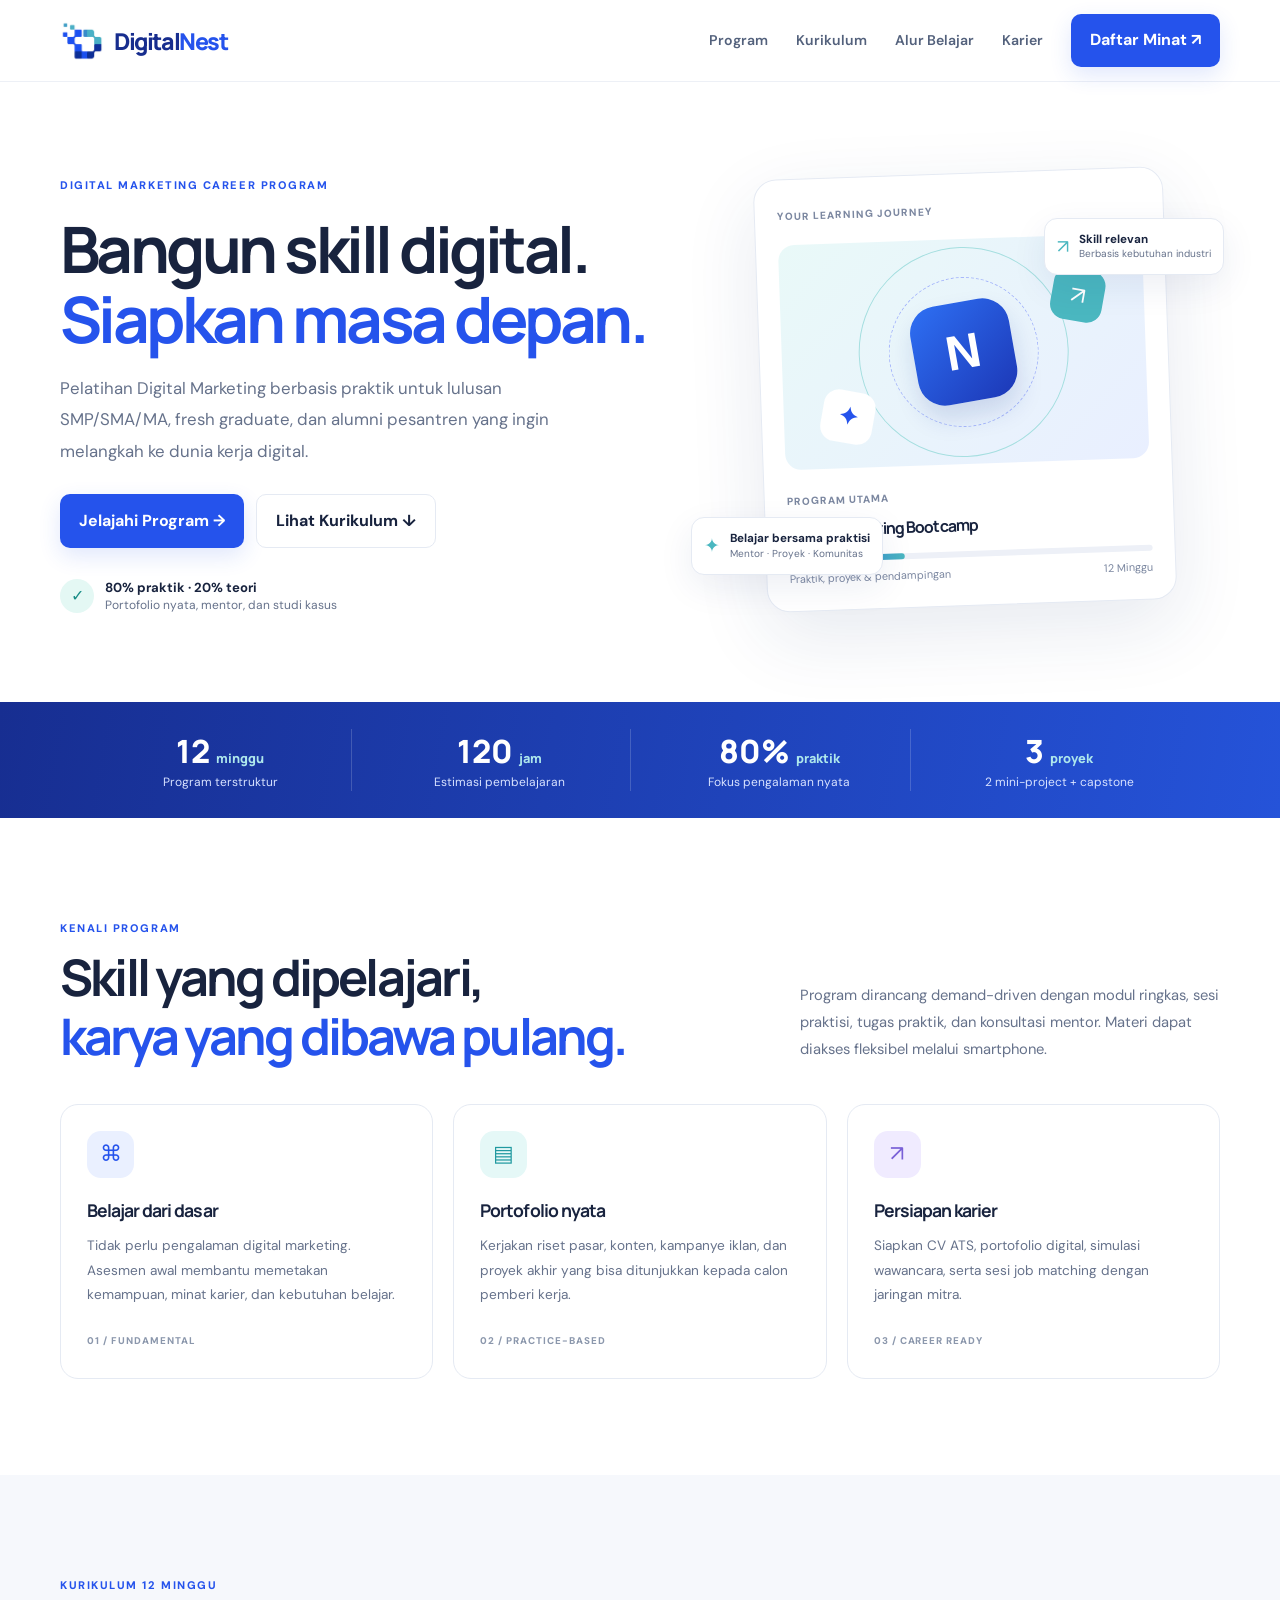
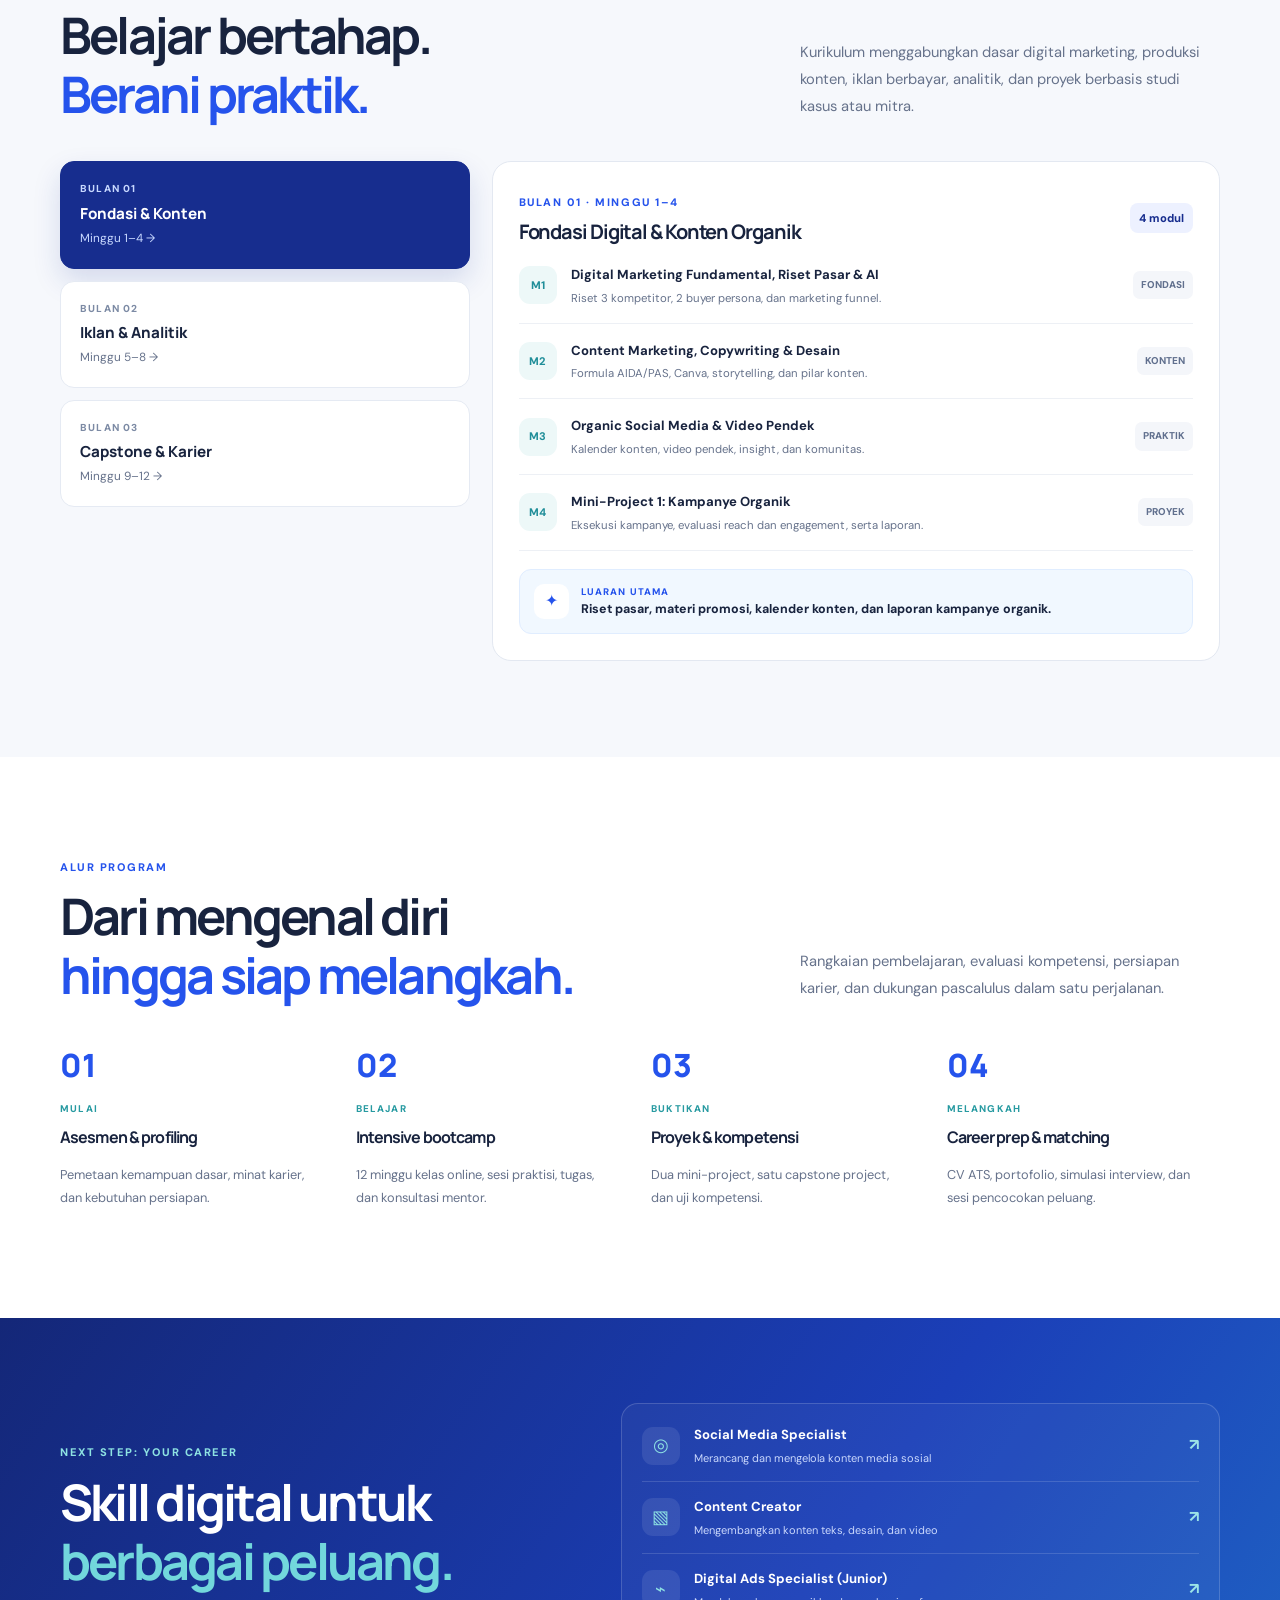
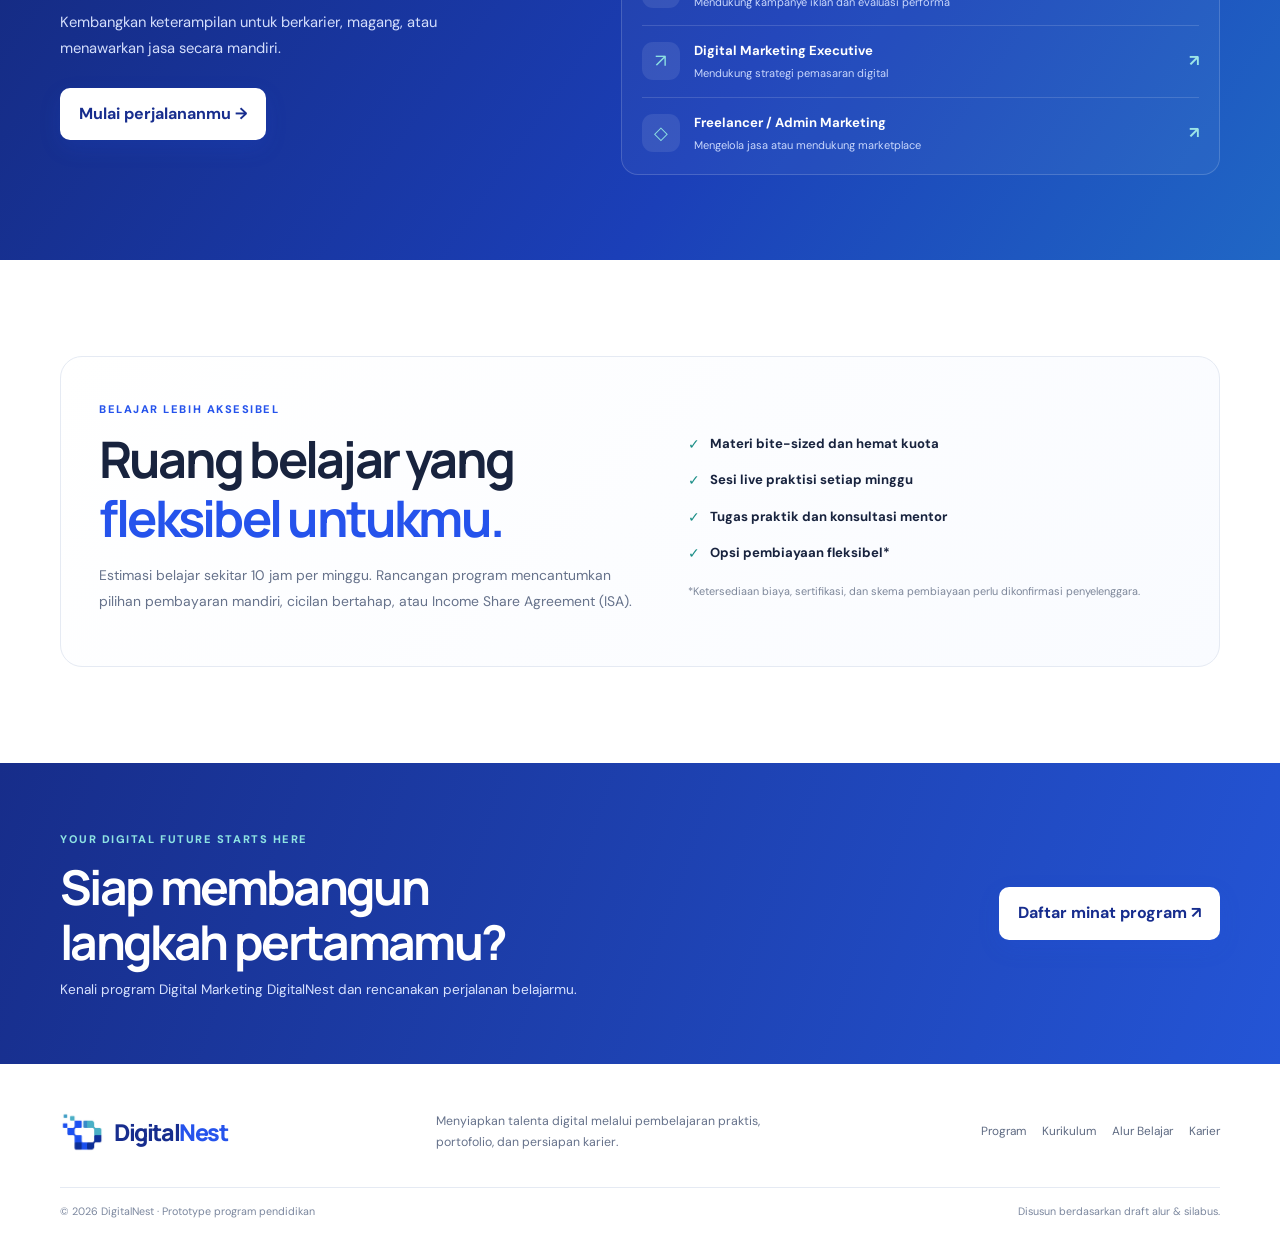
==== commit 580bce0d: "Update index.html" ====
--- a/index.html
+++ b/index.html
@@ -1,6 +1,6 @@
 <!doctype html><html lang="id"><head><meta charset="utf-8"><meta name="viewport" content="width=device-width,initial-scale=1"><title>DigitalNest — Digital Marketing Career Program</title><link rel="icon" href="digitalnest-logo.jpg"><link rel="stylesheet" href="styles.css"></head><body>
 <header><a class="brand" href="#home"><img src="digitalnest-logo.jpg" alt="Logo DigitalNest"><b>Digital<span>Nest</span></b></a><button id="menuBtn" class="menu">☰</button><nav id="nav"><a href="#program">Program</a><a href="#curriculum">Kurikulum</a><a href="#alur">Alur Belajar</a><a href="#karier">Karier</a><button class="btn open-form">Daftar Minat ↗</button></nav></header>
-<main><section class="hero wrap" id="home"><div><p class="eyebrow">DIGITAL MARKETING CAREER PROGRAM</p><h1>Bangun skill digital.<br><em>Siapkan masa depan.</em></h1><p class="lead">Pelatihan Digital Marketing berbasis praktik untuk lulusan SMA/MA, fresh graduate, dan alumni pesantren yang ingin melangkah ke dunia kerja digital.</p><div class="actions"><a class="btn" href="#program">Jelajahi Program →</a><a class="btn ghost" href="#curriculum">Lihat Kurikulum ↓</a></div><div class="proof"><span>✓</span><div><b>80% praktik · 20% teori</b><small>Portofolio nyata, mentor, dan studi kasus</small></div></div></div><div class="visual"><div class="float f1">↗ <span><b>Skill relevan</b><small>Berbasis kebutuhan industri</small></span></div><div class="visual-card"><small class="muted">YOUR LEARNING JOURNEY</small><div class="art"><i class="orb o1"></i><i class="orb o2"></i><strong>N</strong><span>↗</span><label>✦</label></div><small class="muted">PROGRAM UTAMA</small><h3>Digital Marketing Bootcamp</h3><div class="bar"><i></i></div><div class="between muted"><small>Praktik, proyek & pendampingan</small><small>12 Minggu</small></div></div><div class="float f2">✦ <span><b>Belajar bersama praktisi</b><small>Mentor · Proyek · Komunitas</small></span></div></div></section>
+<main><section class="hero wrap" id="home"><div><p class="eyebrow">DIGITAL MARKETING CAREER PROGRAM</p><h1>Bangun skill digital.<br><em>Siapkan masa depan.</em></h1><p class="lead">Pelatihan Digital Marketing berbasis praktik untuk lulusan SMP/SMA/MA, fresh graduate, dan alumni pesantren yang ingin melangkah ke dunia kerja digital.</p><div class="actions"><a class="btn" href="#program">Jelajahi Program →</a><a class="btn ghost" href="#curriculum">Lihat Kurikulum ↓</a></div><div class="proof"><span>✓</span><div><b>80% praktik · 20% teori</b><small>Portofolio nyata, mentor, dan studi kasus</small></div></div></div><div class="visual"><div class="float f1">↗ <span><b>Skill relevan</b><small>Berbasis kebutuhan industri</small></span></div><div class="visual-card"><small class="muted">YOUR LEARNING JOURNEY</small><div class="art"><i class="orb o1"></i><i class="orb o2"></i><strong>N</strong><span>↗</span><label>✦</label></div><small class="muted">PROGRAM UTAMA</small><h3>Digital Marketing Bootcamp</h3><div class="bar"><i></i></div><div class="between muted"><small>Praktik, proyek & pendampingan</small><small>12 Minggu</small></div></div><div class="float f2">✦ <span><b>Belajar bersama praktisi</b><small>Mentor · Proyek · Komunitas</small></span></div></div></section>
 <section class="stats"><div><b>12 <small>minggu</small></b><span>Program terstruktur</span></div><div><b>120 <small>jam</small></b><span>Estimasi pembelajaran</span></div><div><b>80% <small>praktik</small></b><span>Fokus pengalaman nyata</span></div><div><b>3 <small>proyek</small></b><span>2 mini-project + capstone</span></div></section>
 <section class="wrap section" id="program"><div class="heading"><div><small class="kicker">KENALI PROGRAM</small><h2>Skill yang dipelajari,<br><em>karya yang dibawa pulang.</em></h2></div><p>Program dirancang demand-driven dengan modul ringkas, sesi praktisi, tugas praktik, dan konsultasi mentor. Materi dapat diakses fleksibel melalui smartphone.</p></div><div class="features"><article><i class="ico blue">⌘</i><h3>Belajar dari dasar</h3><p>Tidak perlu pengalaman digital marketing. Asesmen awal membantu memetakan kemampuan, minat karier, dan kebutuhan belajar.</p><small>01 / FUNDAMENTAL</small></article><article><i class="ico teal">▤</i><h3>Portofolio nyata</h3><p>Kerjakan riset pasar, konten, kampanye iklan, dan proyek akhir yang bisa ditunjukkan kepada calon pemberi kerja.</p><small>02 / PRACTICE-BASED</small></article><article><i class="ico violet">↗</i><h3>Persiapan karier</h3><p>Siapkan CV ATS, portofolio digital, simulasi wawancara, serta sesi job matching dengan jaringan mitra.</p><small>03 / CAREER READY</small></article></div></section>
 <section class="curriculum"><div class="wrap section" id="curriculum"><div class="heading"><div><small class="kicker">KURIKULUM 12 MINGGU</small><h2>Belajar bertahap.<br><em>Berani praktik.</em></h2></div><p>Kurikulum menggabungkan dasar digital marketing, produksi konten, iklan berbayar, analitik, dan proyek berbasis studi kasus atau mitra.</p></div><div class="curr"><div class="tabs"><button class="tab active" data-month="1"><small>BULAN 01</small><b>Fondasi & Konten</b><span>Minggu 1–4 →</span></button><button class="tab" data-month="2"><small>BULAN 02</small><b>Iklan & Analitik</b><span>Minggu 5–8 →</span></button><button class="tab" data-month="3"><small>BULAN 03</small><b>Capstone & Karier</b><span>Minggu 9–12 →</span></button></div><div class="module"><div class="between"><div><small class="kicker" id="monthLabel">BULAN 01 · MINGGU 1–4</small><h3 id="monthTitle">Fondasi Digital & Konten Organik</h3></div><span class="pill" id="moduleCount">4 modul</span></div><div id="moduleList"></div><div class="outcome"><span>✦</span><div><small>LUARAN UTAMA</small><b id="outcomeText">Riset pasar, materi promosi, kalender konten, dan laporan kampanye organik.</b></div></div></div></div></div></section>
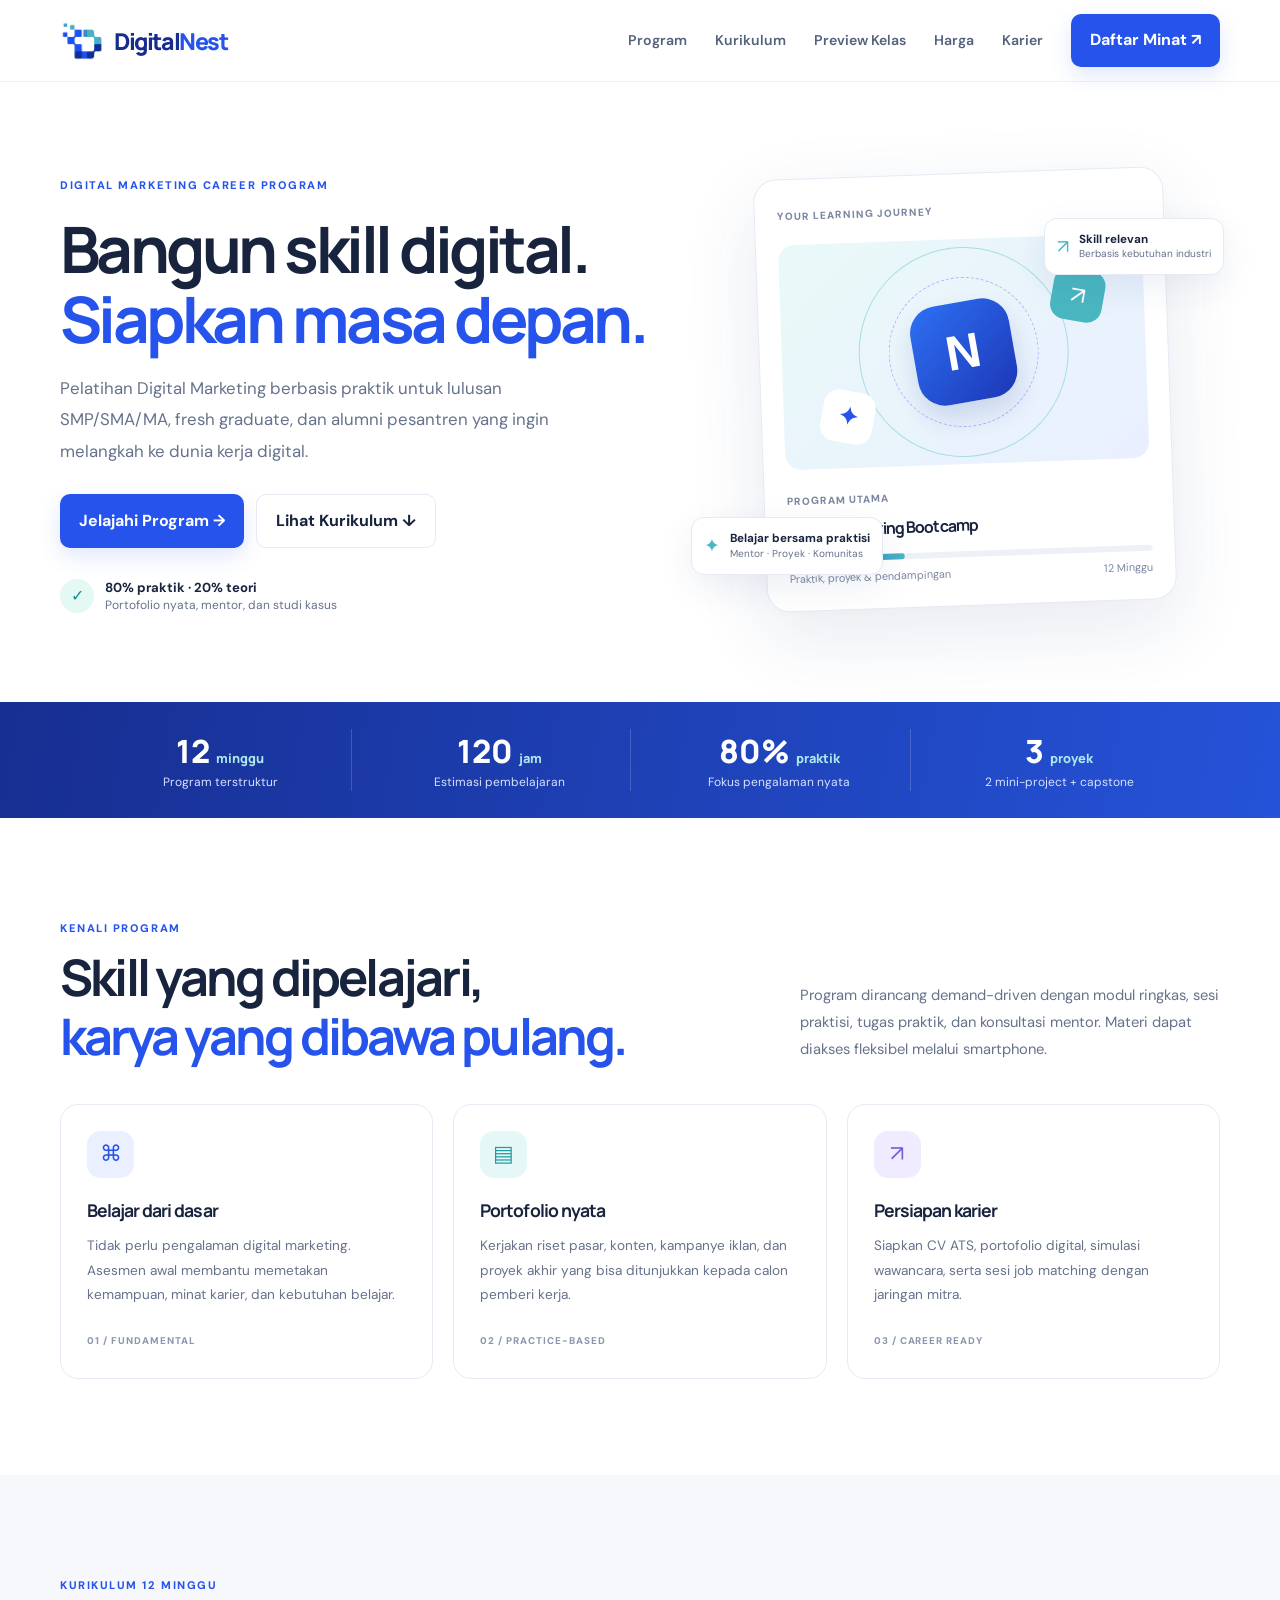
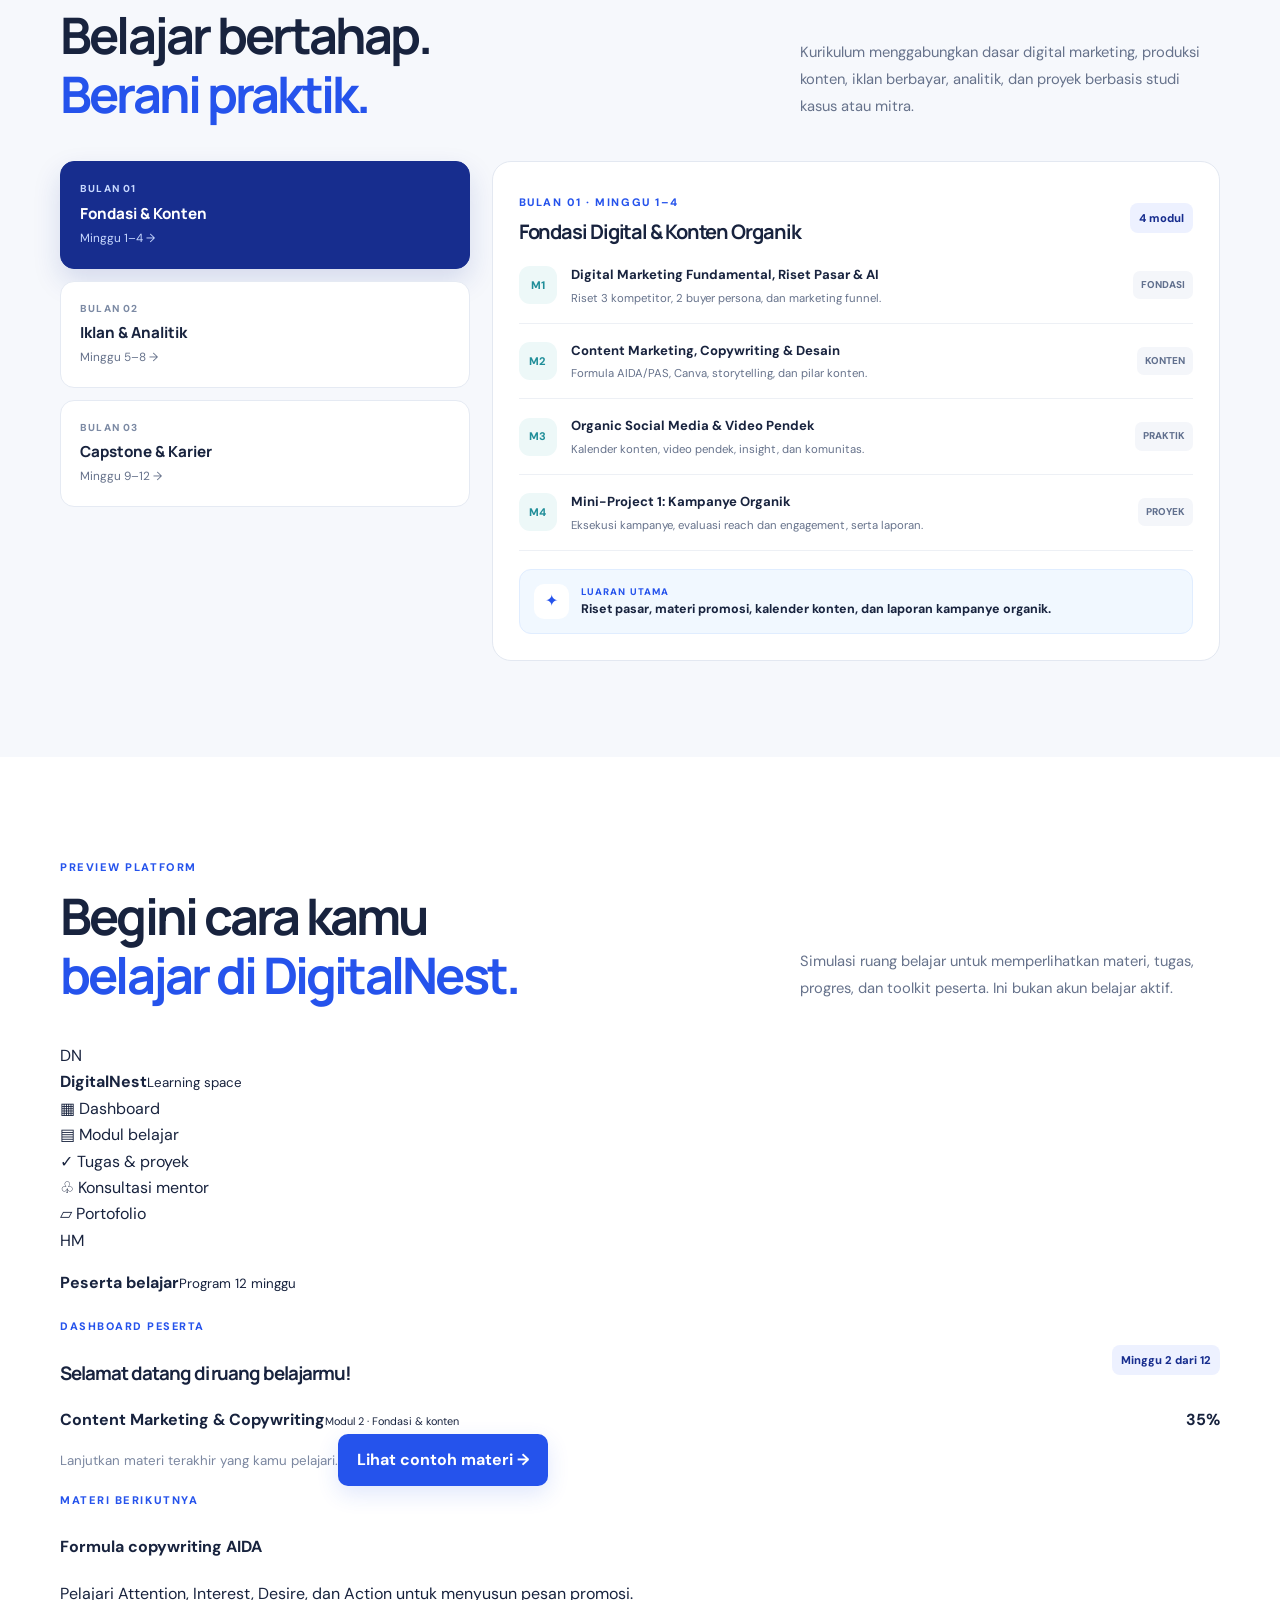
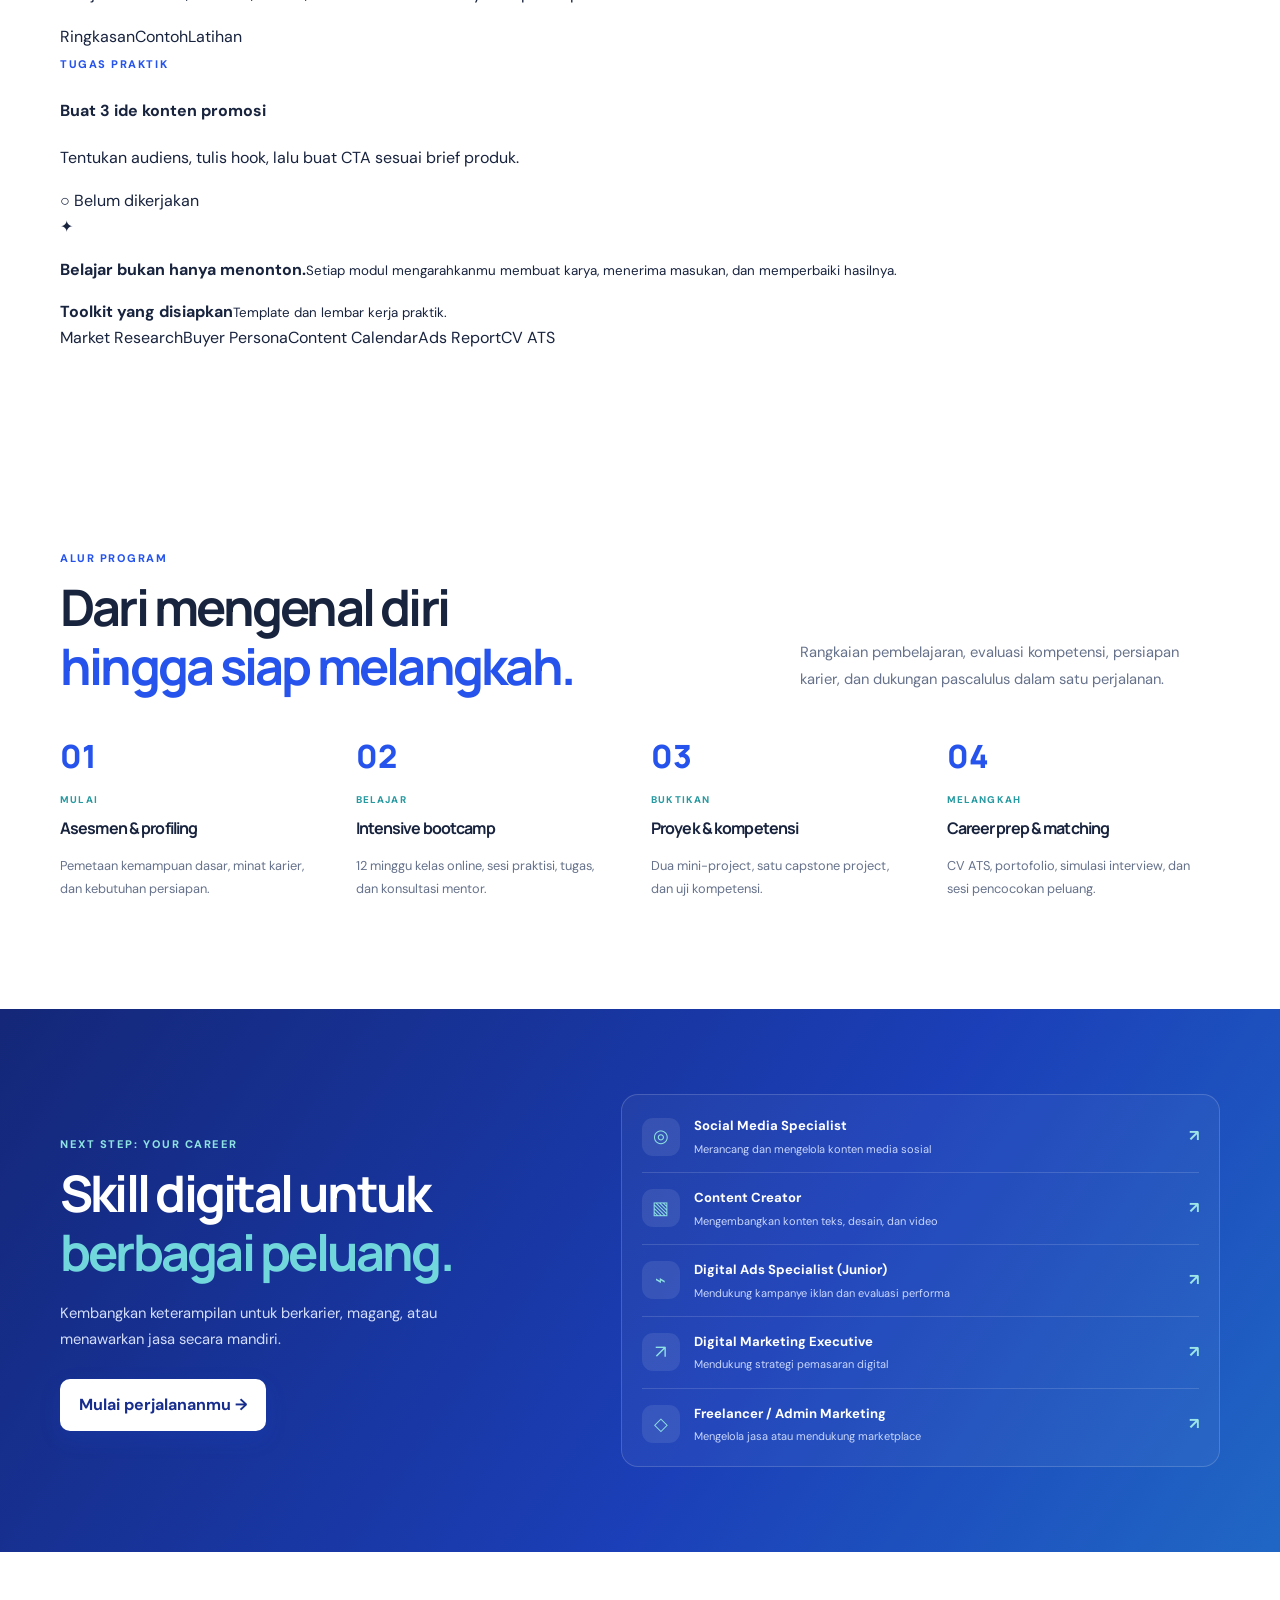
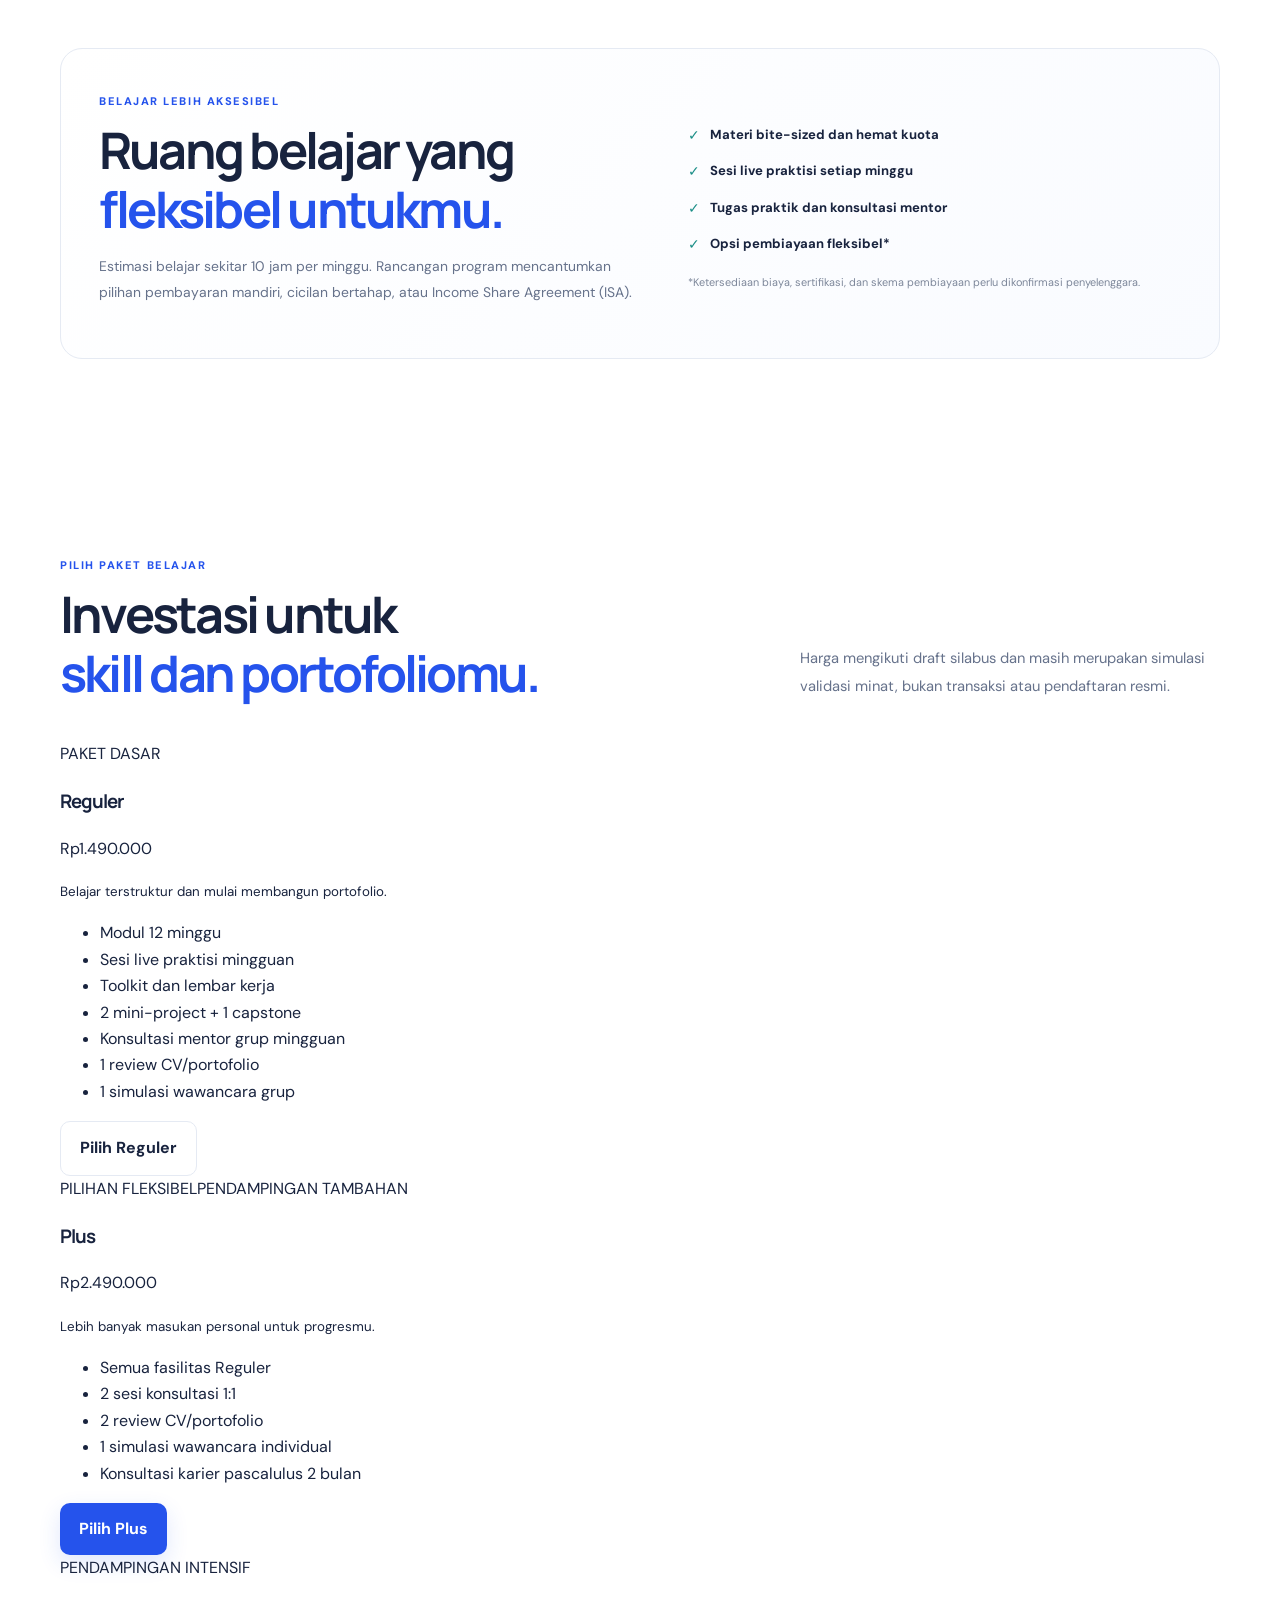
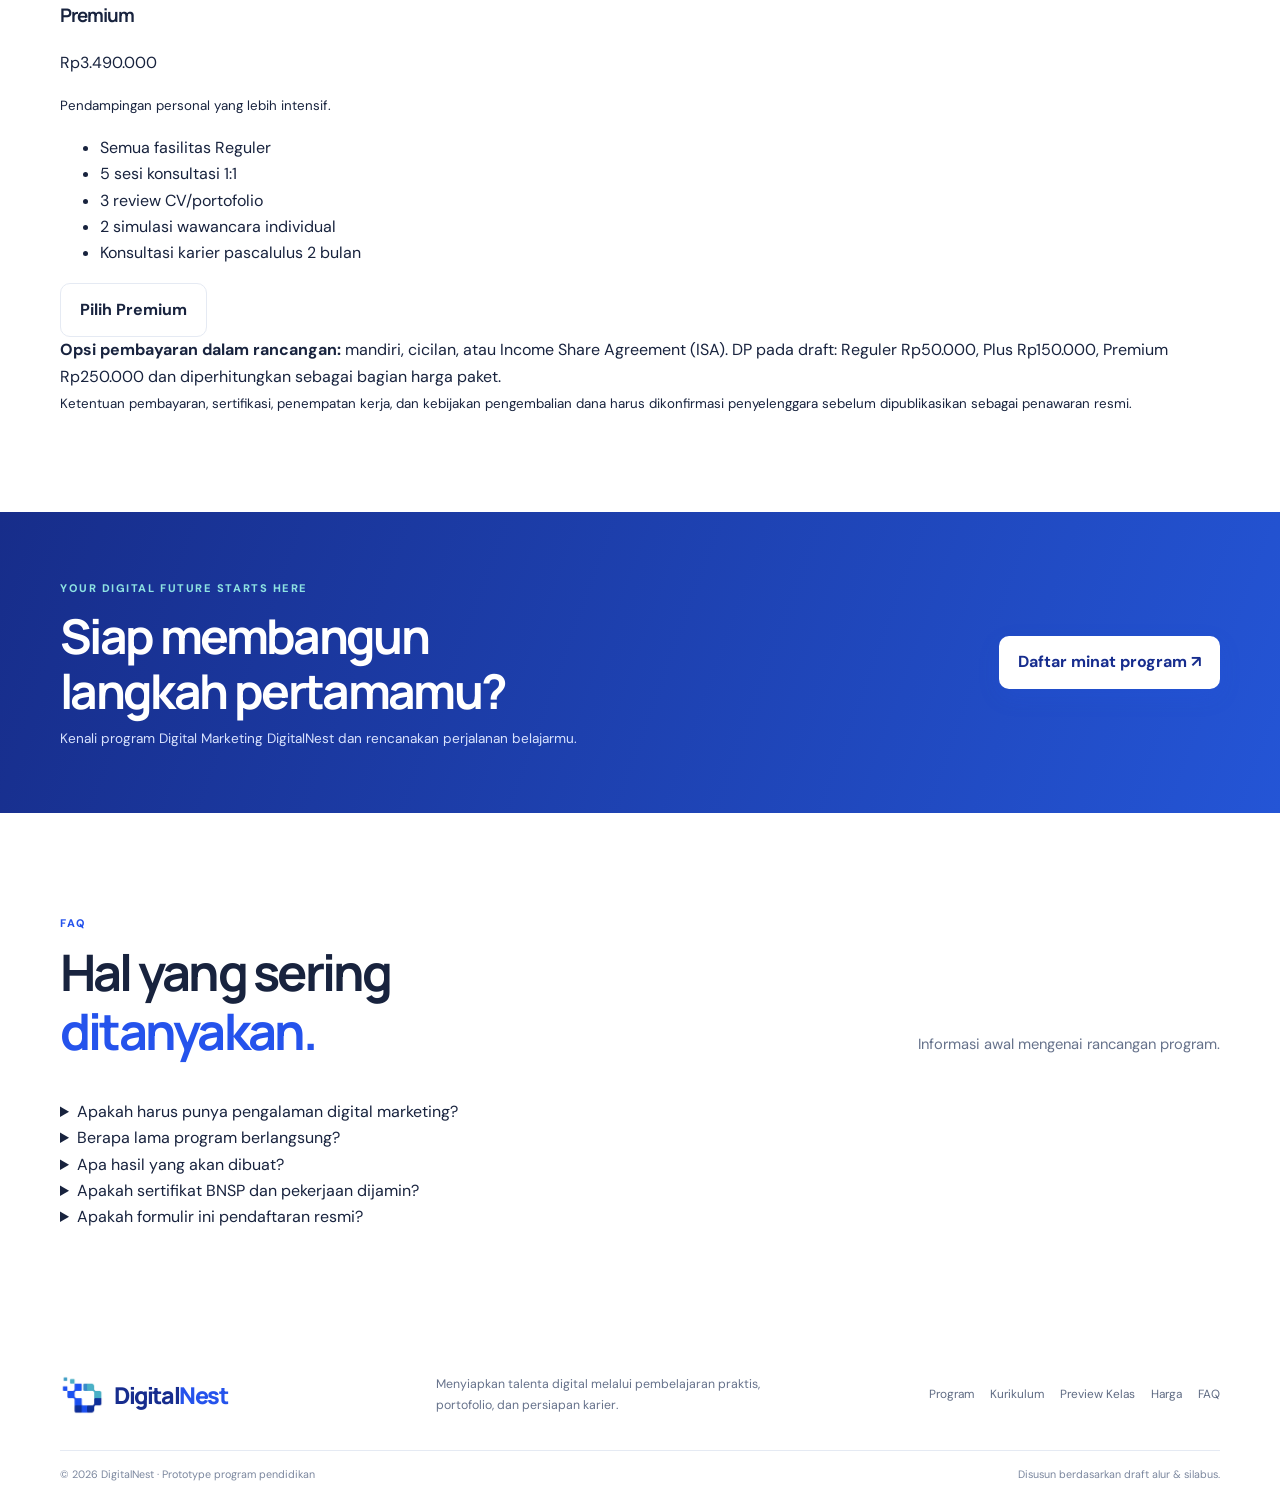
==== commit b23adfd1: "Update index.html" ====
--- a/index.html
+++ b/index.html
@@ -1,12 +1,35 @@
 <!doctype html><html lang="id"><head><meta charset="utf-8"><meta name="viewport" content="width=device-width,initial-scale=1"><title>DigitalNest — Digital Marketing Career Program</title><link rel="icon" href="digitalnest-logo.jpg"><link rel="stylesheet" href="styles.css"></head><body>
-<header><a class="brand" href="#home"><img src="digitalnest-logo.jpg" alt="Logo DigitalNest"><b>Digital<span>Nest</span></b></a><button id="menuBtn" class="menu">☰</button><nav id="nav"><a href="#program">Program</a><a href="#curriculum">Kurikulum</a><a href="#alur">Alur Belajar</a><a href="#karier">Karier</a><button class="btn open-form">Daftar Minat ↗</button></nav></header>
+<header><a class="brand" href="#home"><img src="digitalnest-logo.jpg" alt="Logo DigitalNest"><b>Digital<span>Nest</span></b></a><button id="menuBtn" class="menu">☰</button><nav id="nav"><a href="#program">Program</a><a href="#curriculum">Kurikulum</a><a href="#preview">Preview Kelas</a><a href="#pricing">Harga</a><a href="#karier">Karier</a><button class="btn open-form">Daftar Minat ↗</button></nav></header>
 <main><section class="hero wrap" id="home"><div><p class="eyebrow">DIGITAL MARKETING CAREER PROGRAM</p><h1>Bangun skill digital.<br><em>Siapkan masa depan.</em></h1><p class="lead">Pelatihan Digital Marketing berbasis praktik untuk lulusan SMP/SMA/MA, fresh graduate, dan alumni pesantren yang ingin melangkah ke dunia kerja digital.</p><div class="actions"><a class="btn" href="#program">Jelajahi Program →</a><a class="btn ghost" href="#curriculum">Lihat Kurikulum ↓</a></div><div class="proof"><span>✓</span><div><b>80% praktik · 20% teori</b><small>Portofolio nyata, mentor, dan studi kasus</small></div></div></div><div class="visual"><div class="float f1">↗ <span><b>Skill relevan</b><small>Berbasis kebutuhan industri</small></span></div><div class="visual-card"><small class="muted">YOUR LEARNING JOURNEY</small><div class="art"><i class="orb o1"></i><i class="orb o2"></i><strong>N</strong><span>↗</span><label>✦</label></div><small class="muted">PROGRAM UTAMA</small><h3>Digital Marketing Bootcamp</h3><div class="bar"><i></i></div><div class="between muted"><small>Praktik, proyek & pendampingan</small><small>12 Minggu</small></div></div><div class="float f2">✦ <span><b>Belajar bersama praktisi</b><small>Mentor · Proyek · Komunitas</small></span></div></div></section>
 <section class="stats"><div><b>12 <small>minggu</small></b><span>Program terstruktur</span></div><div><b>120 <small>jam</small></b><span>Estimasi pembelajaran</span></div><div><b>80% <small>praktik</small></b><span>Fokus pengalaman nyata</span></div><div><b>3 <small>proyek</small></b><span>2 mini-project + capstone</span></div></section>
 <section class="wrap section" id="program"><div class="heading"><div><small class="kicker">KENALI PROGRAM</small><h2>Skill yang dipelajari,<br><em>karya yang dibawa pulang.</em></h2></div><p>Program dirancang demand-driven dengan modul ringkas, sesi praktisi, tugas praktik, dan konsultasi mentor. Materi dapat diakses fleksibel melalui smartphone.</p></div><div class="features"><article><i class="ico blue">⌘</i><h3>Belajar dari dasar</h3><p>Tidak perlu pengalaman digital marketing. Asesmen awal membantu memetakan kemampuan, minat karier, dan kebutuhan belajar.</p><small>01 / FUNDAMENTAL</small></article><article><i class="ico teal">▤</i><h3>Portofolio nyata</h3><p>Kerjakan riset pasar, konten, kampanye iklan, dan proyek akhir yang bisa ditunjukkan kepada calon pemberi kerja.</p><small>02 / PRACTICE-BASED</small></article><article><i class="ico violet">↗</i><h3>Persiapan karier</h3><p>Siapkan CV ATS, portofolio digital, simulasi wawancara, serta sesi job matching dengan jaringan mitra.</p><small>03 / CAREER READY</small></article></div></section>
 <section class="curriculum"><div class="wrap section" id="curriculum"><div class="heading"><div><small class="kicker">KURIKULUM 12 MINGGU</small><h2>Belajar bertahap.<br><em>Berani praktik.</em></h2></div><p>Kurikulum menggabungkan dasar digital marketing, produksi konten, iklan berbayar, analitik, dan proyek berbasis studi kasus atau mitra.</p></div><div class="curr"><div class="tabs"><button class="tab active" data-month="1"><small>BULAN 01</small><b>Fondasi & Konten</b><span>Minggu 1–4 →</span></button><button class="tab" data-month="2"><small>BULAN 02</small><b>Iklan & Analitik</b><span>Minggu 5–8 →</span></button><button class="tab" data-month="3"><small>BULAN 03</small><b>Capstone & Karier</b><span>Minggu 9–12 →</span></button></div><div class="module"><div class="between"><div><small class="kicker" id="monthLabel">BULAN 01 · MINGGU 1–4</small><h3 id="monthTitle">Fondasi Digital & Konten Organik</h3></div><span class="pill" id="moduleCount">4 modul</span></div><div id="moduleList"></div><div class="outcome"><span>✦</span><div><small>LUARAN UTAMA</small><b id="outcomeText">Riset pasar, materi promosi, kalender konten, dan laporan kampanye organik.</b></div></div></div></div></div></section>
+
+<section class="lesson-preview" id="preview"><div class="wrap section">
+<div class="heading"><div><small class="kicker">PREVIEW PLATFORM</small><h2>Begini cara kamu<br><em>belajar di DigitalNest.</em></h2></div><p>Simulasi ruang belajar untuk memperlihatkan materi, tugas, progres, dan toolkit peserta. Ini bukan akun belajar aktif.</p></div>
+<div class="learning-grid"><aside class="learning-sidebar"><div class="mini-brand"><span>DN</span><div><b>DigitalNest</b><small>Learning space</small></div></div><div class="side-active">▦ Dashboard</div><div>▤ Modul belajar</div><div>✓ Tugas & proyek</div><div>♧ Konsultasi mentor</div><div>▱ Portofolio</div><div class="profile-mini"><span>HM</span><p><b>Peserta belajar</b><small>Program 12 minggu</small></p></div></aside>
+<div class="learning-main"><div class="between"><div><small class="kicker">DASHBOARD PESERTA</small><h3>Selamat datang di ruang belajarmu!</h3></div><span class="pill">Minggu 2 dari 12</span></div>
+<div class="progress-card"><div class="between"><div><b>Content Marketing & Copywriting</b><small>Modul 2 · Fondasi & konten</small></div><b>35%</b></div><div class="progress-track"><i></i></div><small class="muted">Lanjutkan materi terakhir yang kamu pelajari.</small><button class="btn lesson-btn" id="lessonBtn">Lihat contoh materi →</button></div>
+<div class="lesson-lower"><article><small class="kicker">MATERI BERIKUTNYA</small><h4>Formula copywriting AIDA</h4><p>Pelajari Attention, Interest, Desire, dan Action untuk menyusun pesan promosi.</p><div class="lesson-tags"><span>Ringkasan</span><span>Contoh</span><span>Latihan</span></div></article><article><small class="kicker">TUGAS PRAKTIK</small><h4>Buat 3 ide konten promosi</h4><p>Tentukan audiens, tulis hook, lalu buat CTA sesuai brief produk.</p><span class="task-status">○ Belum dikerjakan</span></article></div>
+<div class="mentor-note"><span>✦</span><p><b>Belajar bukan hanya menonton.</b><small>Setiap modul mengarahkanmu membuat karya, menerima masukan, dan memperbaiki hasilnya.</small></p></div></div></div>
+<div class="toolkit-row"><div><b>Toolkit yang disiapkan</b><small>Template dan lembar kerja praktik.</small></div><span>Market Research</span><span>Buyer Persona</span><span>Content Calendar</span><span>Ads Report</span><span>CV ATS</span></div></div></section>
 <section class="wrap section" id="alur"><div class="heading"><div><small class="kicker">ALUR PROGRAM</small><h2>Dari mengenal diri<br><em>hingga siap melangkah.</em></h2></div><p>Rangkaian pembelajaran, evaluasi kompetensi, persiapan karier, dan dukungan pascalulus dalam satu perjalanan.</p></div><div class="steps"><article><b>01</b><small>MULAI</small><h3>Asesmen & profiling</h3><p>Pemetaan kemampuan dasar, minat karier, dan kebutuhan persiapan.</p></article><article><b>02</b><small>BELAJAR</small><h3>Intensive bootcamp</h3><p>12 minggu kelas online, sesi praktisi, tugas, dan konsultasi mentor.</p></article><article><b>03</b><small>BUKTIKAN</small><h3>Proyek & kompetensi</h3><p>Dua mini-project, satu capstone project, dan uji kompetensi.</p></article><article><b>04</b><small>MELANGKAH</small><h3>Career prep & matching</h3><p>CV ATS, portofolio, simulasi interview, dan sesi pencocokan peluang.</p></article></div></section>
 <section class="career" id="karier"><div class="wrap career-grid"><div><small class="kicker light">NEXT STEP: YOUR CAREER</small><h2>Skill digital untuk<br><em>berbagai peluang.</em></h2><p>Kembangkan keterampilan untuk berkarier, magang, atau menawarkan jasa secara mandiri.</p><button class="btn white open-form">Mulai perjalananmu →</button></div><div class="jobs"><div><span>◎</span><p><b>Social Media Specialist</b><small>Merancang dan mengelola konten media sosial</small></p><strong>↗</strong></div><div><span>▧</span><p><b>Content Creator</b><small>Mengembangkan konten teks, desain, dan video</small></p><strong>↗</strong></div><div><span>⌁</span><p><b>Digital Ads Specialist (Junior)</b><small>Mendukung kampanye iklan dan evaluasi performa</small></p><strong>↗</strong></div><div><span>↗</span><p><b>Digital Marketing Executive</b><small>Mendukung strategi pemasaran digital</small></p><strong>↗</strong></div><div><span>◇</span><p><b>Freelancer / Admin Marketing</b><small>Mengelola jasa atau mendukung marketplace</small></p><strong>↗</strong></div></div></div></section>
 <section class="wrap section"><div class="access"><div><small class="kicker">BELAJAR LEBIH AKSESIBEL</small><h2>Ruang belajar yang<br><em>fleksibel untukmu.</em></h2><p>Estimasi belajar sekitar 10 jam per minggu. Rancangan program mencantumkan pilihan pembayaran mandiri, cicilan bertahap, atau Income Share Agreement (ISA).</p></div><div class="checks"><p>✓ <b>Materi bite-sized dan hemat kuota</b></p><p>✓ <b>Sesi live praktisi setiap minggu</b></p><p>✓ <b>Tugas praktik dan konsultasi mentor</b></p><p>✓ <b>Opsi pembiayaan fleksibel*</b></p><small>*Ketersediaan biaya, sertifikasi, dan skema pembiayaan perlu dikonfirmasi penyelenggara.</small></div></div></section>
+
+<section class="pricing-section" id="pricing"><div class="wrap section"><div class="heading"><div><small class="kicker">PILIH PAKET BELAJAR</small><h2>Investasi untuk<br><em>skill dan portofoliomu.</em></h2></div><p>Harga mengikuti draft silabus dan masih merupakan simulasi validasi minat, bukan transaksi atau pendaftaran resmi.</p></div>
+<div class="pricing-grid">
+<article class="price-card"><span class="price-label">PAKET DASAR</span><h3>Reguler</h3><p class="price">Rp1.490.000</p><small class="price-desc">Belajar terstruktur dan mulai membangun portofolio.</small><ul><li>Modul 12 minggu</li><li>Sesi live praktisi mingguan</li><li>Toolkit dan lembar kerja</li><li>2 mini-project + 1 capstone</li><li>Konsultasi mentor grup mingguan</li><li>1 review CV/portofolio</li><li>1 simulasi wawancara grup</li></ul><button class="btn ghost open-form">Pilih Reguler</button></article>
+<article class="price-card featured"><span class="popular">PILIHAN FLEKSIBEL</span><span class="price-label">PENDAMPINGAN TAMBAHAN</span><h3>Plus</h3><p class="price">Rp2.490.000</p><small class="price-desc">Lebih banyak masukan personal untuk progresmu.</small><ul><li>Semua fasilitas Reguler</li><li>2 sesi konsultasi 1:1</li><li>2 review CV/portofolio</li><li>1 simulasi wawancara individual</li><li>Konsultasi karier pascalulus 2 bulan</li></ul><button class="btn open-form">Pilih Plus</button></article>
+<article class="price-card"><span class="price-label">PENDAMPINGAN INTENSIF</span><h3>Premium</h3><p class="price">Rp3.490.000</p><small class="price-desc">Pendampingan personal yang lebih intensif.</small><ul><li>Semua fasilitas Reguler</li><li>5 sesi konsultasi 1:1</li><li>3 review CV/portofolio</li><li>2 simulasi wawancara individual</li><li>Konsultasi karier pascalulus 2 bulan</li></ul><button class="btn ghost open-form">Pilih Premium</button></article></div>
+<div class="payment-note"><b>Opsi pembayaran dalam rancangan:</b> mandiri, cicilan, atau Income Share Agreement (ISA). DP pada draft: Reguler Rp50.000, Plus Rp150.000, Premium Rp250.000 dan diperhitungkan sebagai bagian harga paket.<br><small>Ketentuan pembayaran, sertifikasi, penempatan kerja, dan kebijakan pengembalian dana harus dikonfirmasi penyelenggara sebelum dipublikasikan sebagai penawaran resmi.</small></div></div></section>
 <section class="cta"><div class="wrap cta-inner"><div><small class="kicker light">YOUR DIGITAL FUTURE STARTS HERE</small><h2>Siap membangun<br>langkah pertamamu?</h2><p>Kenali program Digital Marketing DigitalNest dan rencanakan perjalanan belajarmu.</p></div><button class="btn white open-form">Daftar minat program ↗</button></div></section></main>
-<footer><div class="foot wrap"><a class="brand" href="#home"><img src="digitalnest-logo.jpg" alt="Logo DigitalNest"><b>Digital<span>Nest</span></b></a><p>Menyiapkan talenta digital melalui pembelajaran praktis, portofolio, dan persiapan karier.</p><div><a href="#program">Program</a><a href="#curriculum">Kurikulum</a><a href="#alur">Alur Belajar</a><a href="#karier">Karier</a></div></div><div class="bottom wrap"><span>© 2026 DigitalNest · Prototype program pendidikan</span><span>Disusun berdasarkan draft alur & silabus.</span></div></footer>
-<dialog id="formDialog"><button class="close" id="closeForm">×</button><small class="kicker">FORM MINAT PESERTA</small><h2>Mulai perjalanan digitalmu.</h2><p>Isi formulir simulasi untuk menunjukkan alur minat peserta.</p><form id="interestForm"><label>Nama lengkap<input id="pname" required placeholder="Nama kamu"></label><label>Email aktif<input id="pemail" type="email" required placeholder="nama@email.com"></label><label>Latar belakang<select id="background"><option>Lulusan SMA/MA</option><option>Alumni pesantren</option><option>Fresh graduate</option><option>Lulusan SMP</option><option>Lainnya</option></select></label><label>Tujuan mengikuti program<select><option>Mencari pekerjaan</option><option>Magang</option><option>Freelance</option><option>Mengembangkan usaha</option><option>Meningkatkan keterampilan</option></select></label><button class="btn" type="submit">Kirim minat →</button></form><small class="note">Prototype: data tidak dikirim atau disimpan ke server. Harga, sertifikasi, dan penempatan kerja perlu dikonfirmasi penyelenggara.</small></dialog><div id="toast" class="toast" role="status"></div><script src="script.js"></script></body></html>
+
+<section class="wrap section faq-section" id="faq"><div class="heading"><div><small class="kicker">FAQ</small><h2>Hal yang sering<br><em>ditanyakan.</em></h2></div><p>Informasi awal mengenai rancangan program.</p></div><div class="faq-list">
+<details><summary>Apakah harus punya pengalaman digital marketing?</summary><p>Tidak harus. Program dimulai dengan asesmen kemampuan. Peserta yang membutuhkan penguatan literasi digital dapat mengikuti kelas bridging sesuai hasil asesmen.</p></details>
+<details><summary>Berapa lama program berlangsung?</summary><p>Rancangan program berlangsung 12 minggu atau sekitar 3 bulan, dengan estimasi total 120 jam atau sekitar 10 jam per minggu.</p></details>
+<details><summary>Apa hasil yang akan dibuat?</summary><p>Peserta berlatih membuat riset pasar, materi promosi, kalender konten, laporan kampanye organik, simulasi kampanye berbayar, dan capstone project.</p></details>
+<details><summary>Apakah sertifikat BNSP dan pekerjaan dijamin?</summary><p>Mitra LSP/TUK, ketentuan sertifikasi, dan mekanisme penempatan perlu dikonfirmasi. Prototype ini tidak menjanjikan sertifikat atau pekerjaan secara otomatis.</p></details>
+<details><summary>Apakah formulir ini pendaftaran resmi?</summary><p>Bukan. Tombol Daftar Minat hanya simulasi untuk mengukur ketertarikan. Data tidak dikirim atau disimpan ke server.</p></details></div></section>
+<footer><div class="foot wrap"><a class="brand" href="#home"><img src="digitalnest-logo.jpg" alt="Logo DigitalNest"><b>Digital<span>Nest</span></b></a><p>Menyiapkan talenta digital melalui pembelajaran praktis, portofolio, dan persiapan karier.</p><div><a href="#program">Program</a><a href="#curriculum">Kurikulum</a><a href="#preview">Preview Kelas</a><a href="#pricing">Harga</a><a href="#faq">FAQ</a></div></div><div class="bottom wrap"><span>© 2026 DigitalNest · Prototype program pendidikan</span><span>Disusun berdasarkan draft alur & silabus.</span></div></footer>
+<dialog id="formDialog"><button class="close" id="closeForm">×</button><small class="kicker">FORM MINAT PESERTA</small><h2>Mulai perjalanan digitalmu.</h2><p>Isi formulir simulasi untuk menunjukkan alur minat peserta.</p><form id="interestForm"><label>Nama lengkap<input id="pname" required placeholder="Nama kamu"></label><label>Email aktif<input id="pemail" type="email" required placeholder="nama@email.com"></label><label>Latar belakang<select id="background"><option>Lulusan SMA/MA</option><option>Alumni pesantren</option><option>Fresh graduate</option><option>Lulusan SMP</option><option>Lainnya</option></select></label><label>Tujuan mengikuti program<select><option>Mencari pekerjaan</option><option>Magang</option><option>Freelance</option><option>Mengembangkan usaha</option><option>Meningkatkan keterampilan</option></select></label><button class="btn" type="submit">Kirim minat →</button></form><small class="note">Prototype: data tidak dikirim atau disimpan ke server. Harga, sertifikasi, dan penempatan kerja perlu dikonfirmasi penyelenggara.</small></dialog><dialog id="lessonDialog"><button class="close" id="closeLesson">×</button><small class="kicker">CONTOH MATERI</small><h2>Formula copywriting AIDA</h2><p><b>Attention:</b> Tarik perhatian dengan masalah atau pembuka yang relevan.</p><p><b>Interest:</b> Berikan informasi yang membuat audiens ingin tahu.</p><p><b>Desire:</b> Jelaskan manfaat produk atau solusi.</p><p><b>Action:</b> Berikan ajakan yang jelas, seperti “Lihat katalog”.</p><div class="sample-copy"><small>CONTOH LATIHAN</small><p>“Masih bingung membuat konten jualan? Pelajari 3 langkah sederhana untuk merancang konten yang lebih terarah. Unduh template gratis dan mulai praktik hari ini.”</p></div><small class="note">Contoh materi untuk preview prototype; bukan modul lengkap.</small></dialog><div id="toast" class="toast" role="status"></div><script src="script.js"></script></body></html>
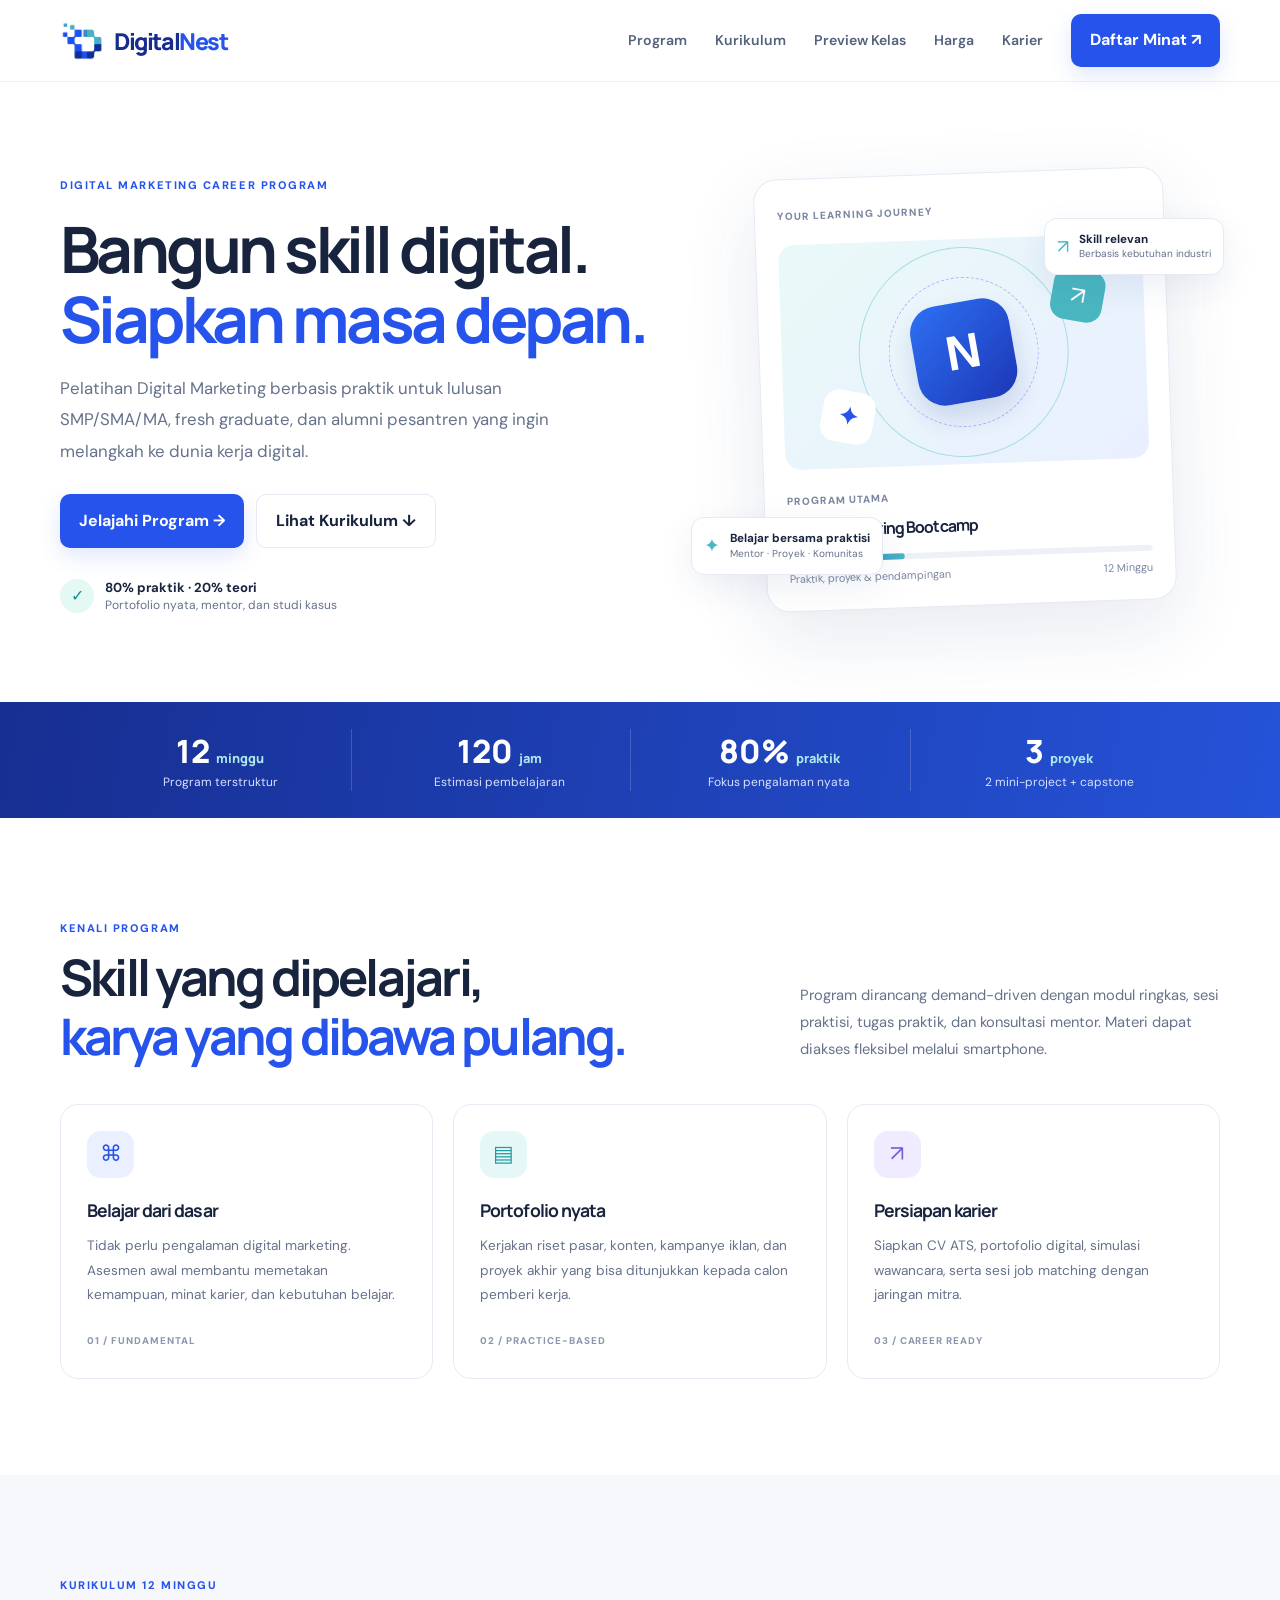
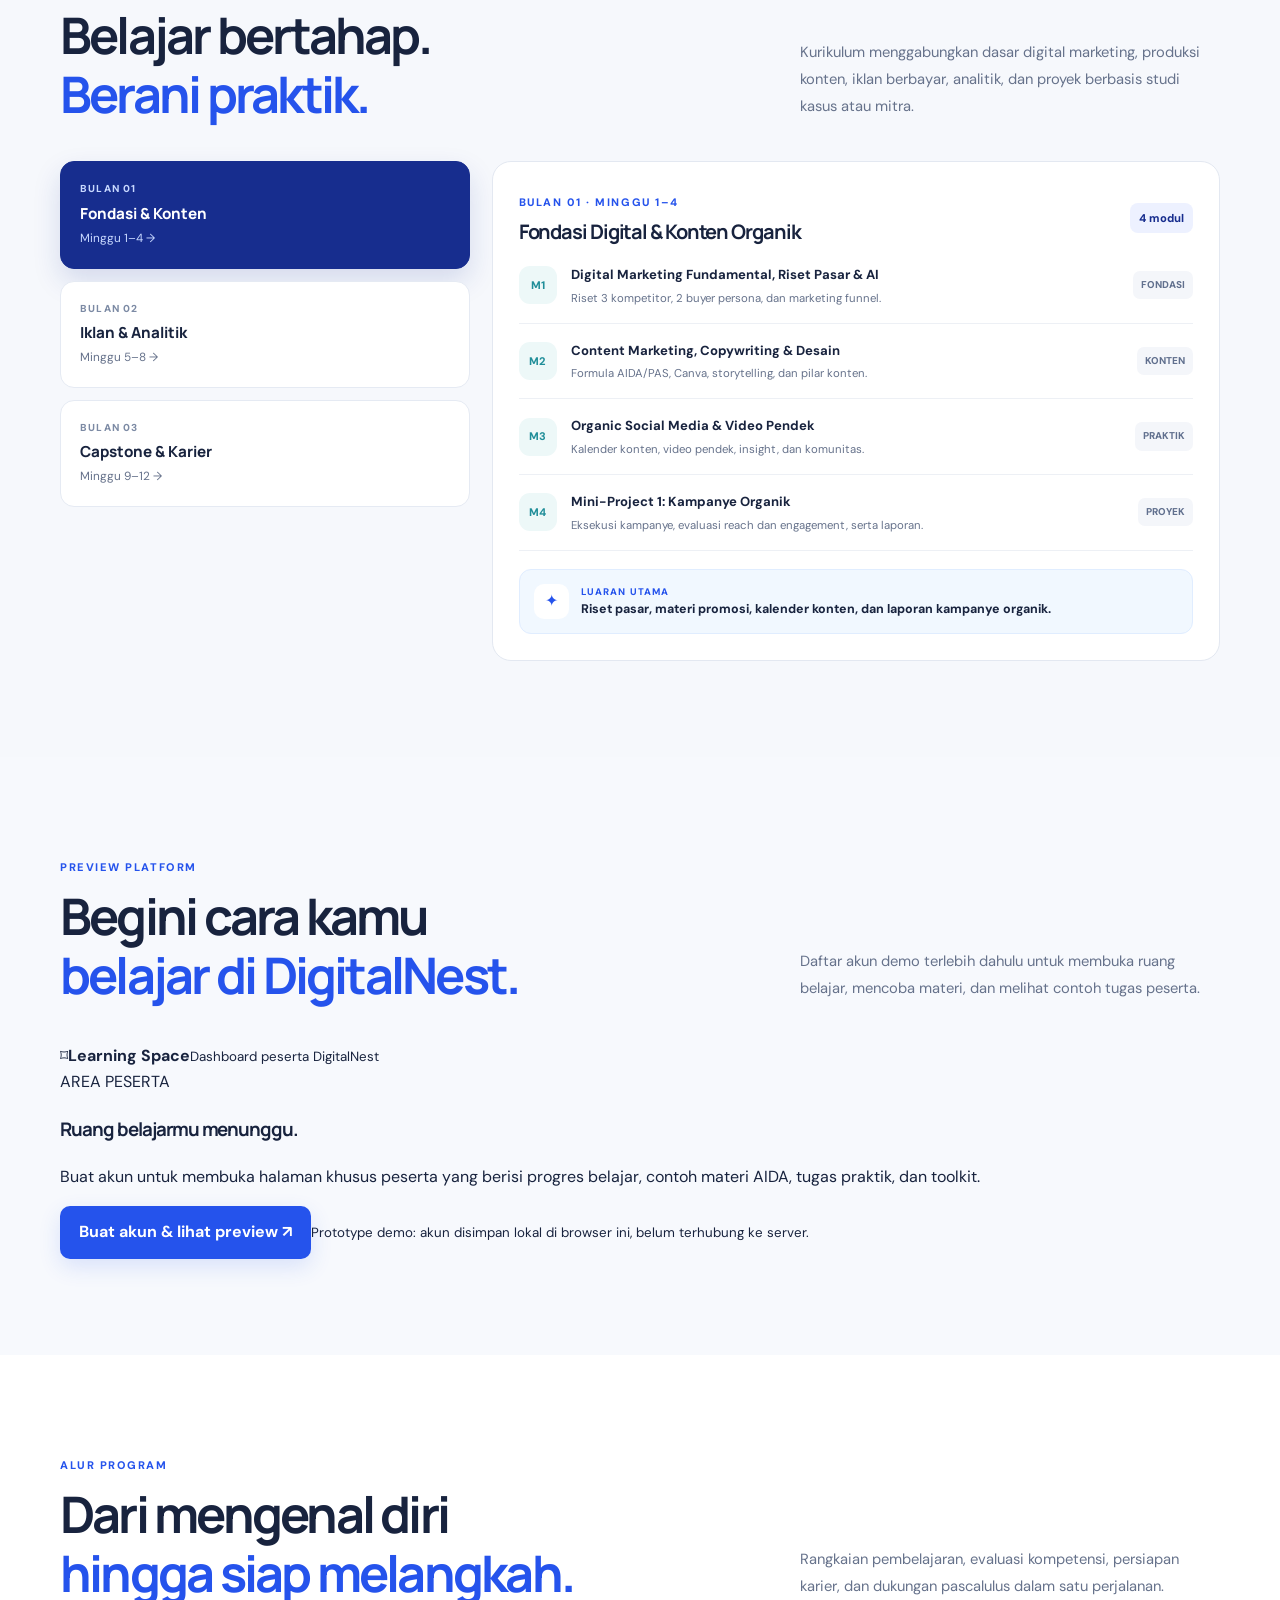
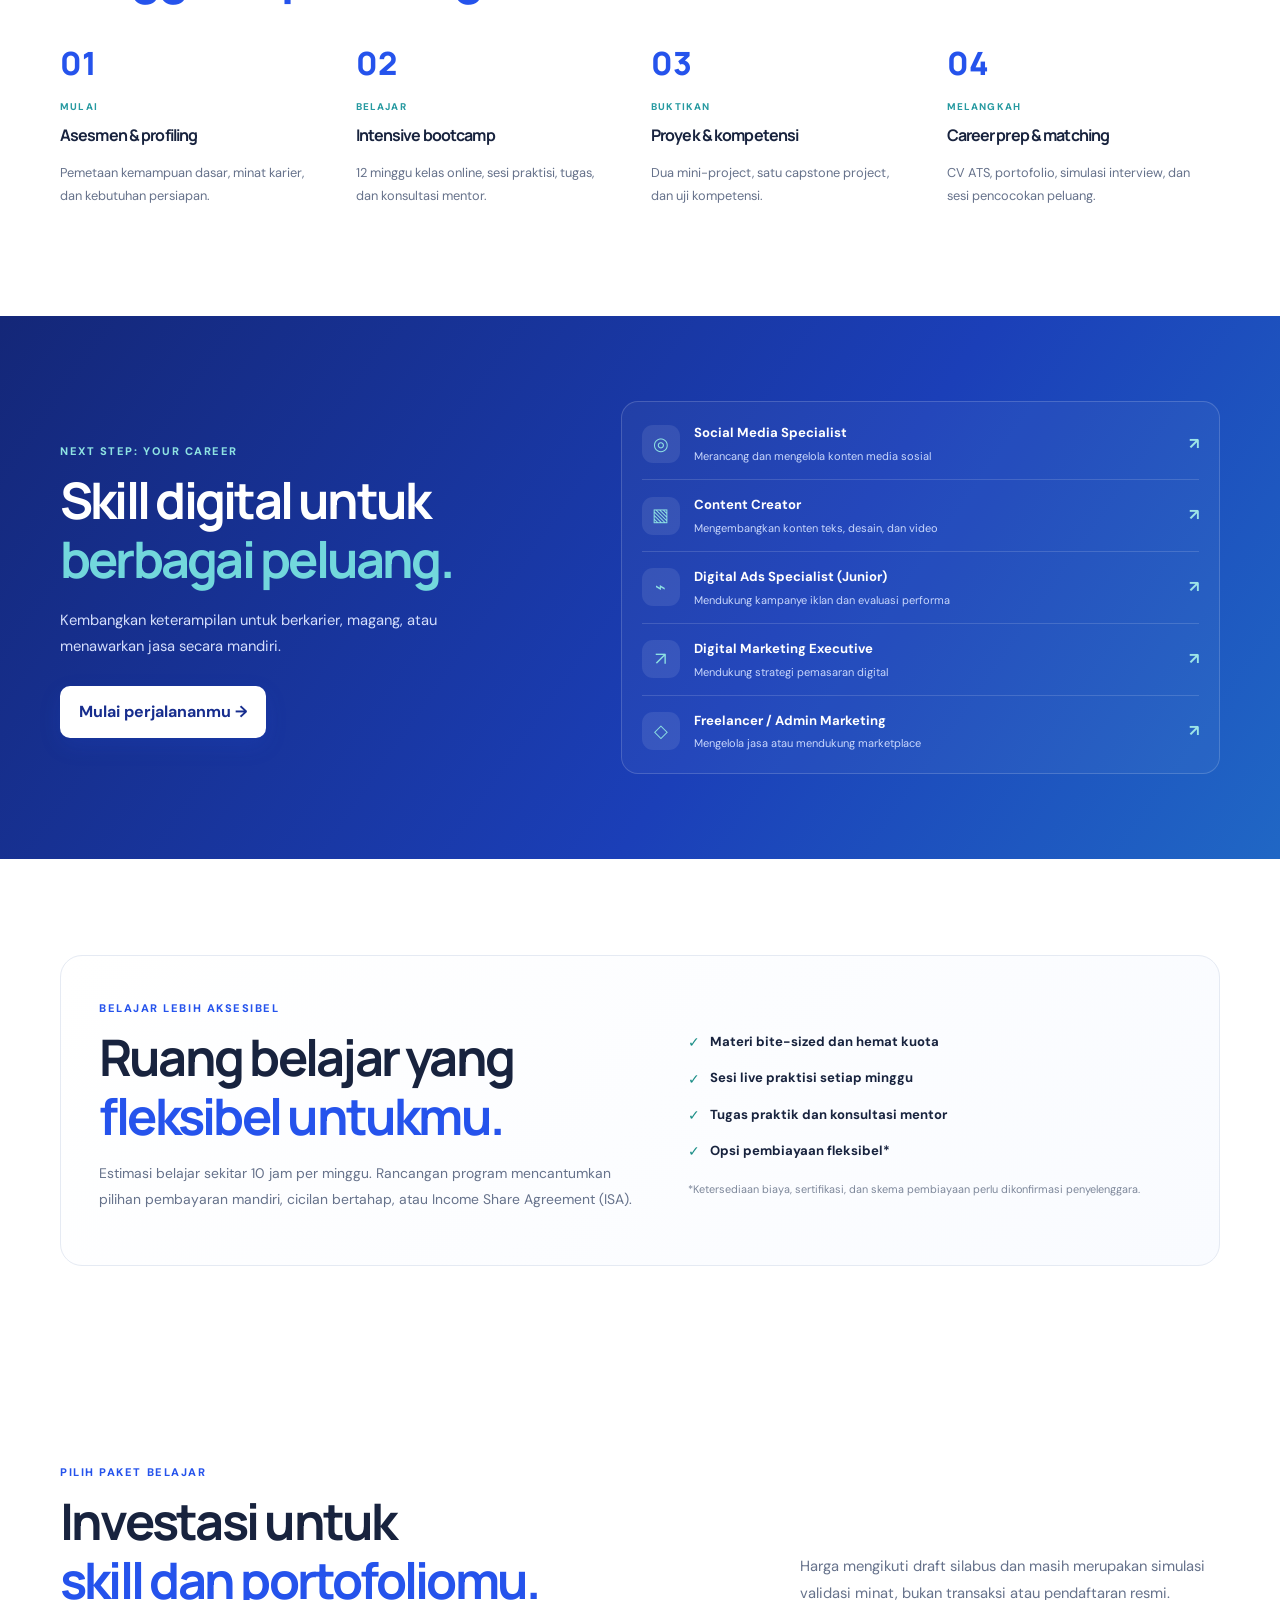
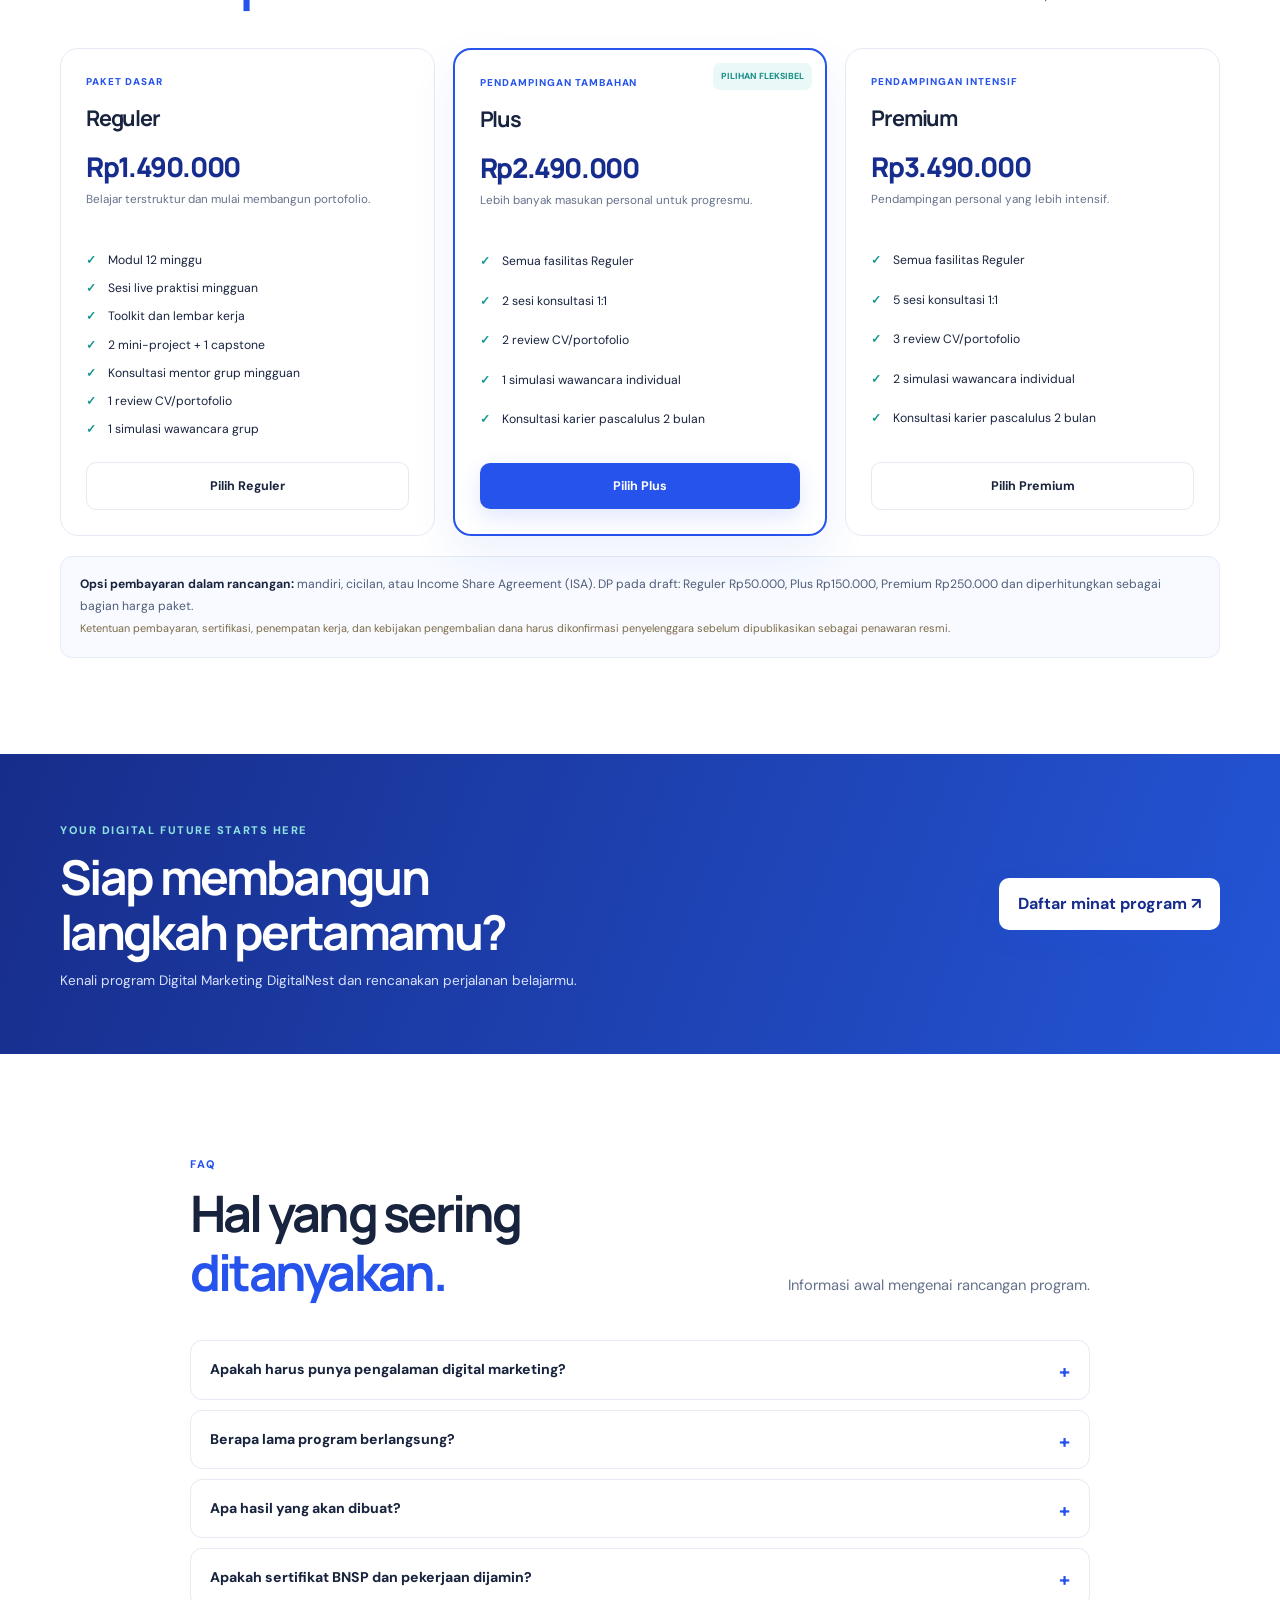
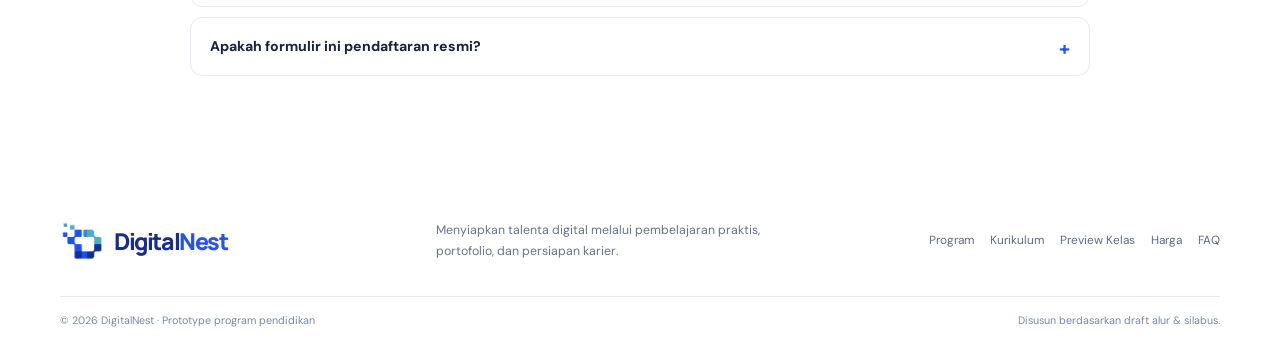
==== commit 10a1cd7e: "Update index.html" ====
--- a/index.html
+++ b/index.html
@@ -6,22 +6,17 @@
 <section class="curriculum"><div class="wrap section" id="curriculum"><div class="heading"><div><small class="kicker">KURIKULUM 12 MINGGU</small><h2>Belajar bertahap.<br><em>Berani praktik.</em></h2></div><p>Kurikulum menggabungkan dasar digital marketing, produksi konten, iklan berbayar, analitik, dan proyek berbasis studi kasus atau mitra.</p></div><div class="curr"><div class="tabs"><button class="tab active" data-month="1"><small>BULAN 01</small><b>Fondasi & Konten</b><span>Minggu 1–4 →</span></button><button class="tab" data-month="2"><small>BULAN 02</small><b>Iklan & Analitik</b><span>Minggu 5–8 →</span></button><button class="tab" data-month="3"><small>BULAN 03</small><b>Capstone & Karier</b><span>Minggu 9–12 →</span></button></div><div class="module"><div class="between"><div><small class="kicker" id="monthLabel">BULAN 01 · MINGGU 1–4</small><h3 id="monthTitle">Fondasi Digital & Konten Organik</h3></div><span class="pill" id="moduleCount">4 modul</span></div><div id="moduleList"></div><div class="outcome"><span>✦</span><div><small>LUARAN UTAMA</small><b id="outcomeText">Riset pasar, materi promosi, kalender konten, dan laporan kampanye organik.</b></div></div></div></div></div></section>
 
 <section class="lesson-preview" id="preview"><div class="wrap section">
-<div class="heading"><div><small class="kicker">PREVIEW PLATFORM</small><h2>Begini cara kamu<br><em>belajar di DigitalNest.</em></h2></div><p>Simulasi ruang belajar untuk memperlihatkan materi, tugas, progres, dan toolkit peserta. Ini bukan akun belajar aktif.</p></div>
-<div class="learning-grid"><aside class="learning-sidebar"><div class="mini-brand"><span>DN</span><div><b>DigitalNest</b><small>Learning space</small></div></div><div class="side-active">▦ Dashboard</div><div>▤ Modul belajar</div><div>✓ Tugas & proyek</div><div>♧ Konsultasi mentor</div><div>▱ Portofolio</div><div class="profile-mini"><span>HM</span><p><b>Peserta belajar</b><small>Program 12 minggu</small></p></div></aside>
-<div class="learning-main"><div class="between"><div><small class="kicker">DASHBOARD PESERTA</small><h3>Selamat datang di ruang belajarmu!</h3></div><span class="pill">Minggu 2 dari 12</span></div>
-<div class="progress-card"><div class="between"><div><b>Content Marketing & Copywriting</b><small>Modul 2 · Fondasi & konten</small></div><b>35%</b></div><div class="progress-track"><i></i></div><small class="muted">Lanjutkan materi terakhir yang kamu pelajari.</small><button class="btn lesson-btn" id="lessonBtn">Lihat contoh materi →</button></div>
-<div class="lesson-lower"><article><small class="kicker">MATERI BERIKUTNYA</small><h4>Formula copywriting AIDA</h4><p>Pelajari Attention, Interest, Desire, dan Action untuk menyusun pesan promosi.</p><div class="lesson-tags"><span>Ringkasan</span><span>Contoh</span><span>Latihan</span></div></article><article><small class="kicker">TUGAS PRAKTIK</small><h4>Buat 3 ide konten promosi</h4><p>Tentukan audiens, tulis hook, lalu buat CTA sesuai brief produk.</p><span class="task-status">○ Belum dikerjakan</span></article></div>
-<div class="mentor-note"><span>✦</span><p><b>Belajar bukan hanya menonton.</b><small>Setiap modul mengarahkanmu membuat karya, menerima masukan, dan memperbaiki hasilnya.</small></p></div></div></div>
-<div class="toolkit-row"><div><b>Toolkit yang disiapkan</b><small>Template dan lembar kerja praktik.</small></div><span>Market Research</span><span>Buyer Persona</span><span>Content Calendar</span><span>Ads Report</span><span>CV ATS</span></div></div></section>
+<div class="heading"><div><small class="kicker">PREVIEW PLATFORM</small><h2>Begini cara kamu<br><em>belajar di DigitalNest.</em></h2></div><p>Daftar akun demo terlebih dahulu untuk membuka ruang belajar, mencoba materi, dan melihat contoh tugas peserta.</p></div>
+<div class="locked-preview"><div class="locked-art"><div class="lock-window"><span class="lock-icon">⌑</span><b>Learning Space</b><small>Dashboard peserta DigitalNest</small><div class="fake-line"></div><div class="fake-line short"></div><div class="fake-progress"><i></i></div><div class="fake-cards"><span></span><span></span><span></span></div></div></div><div class="locked-copy"><span class="lock-pill">AREA PESERTA</span><h3>Ruang belajarmu menunggu.</h3><p>Buat akun untuk membuka halaman khusus peserta yang berisi progres belajar, contoh materi AIDA, tugas praktik, dan toolkit.</p><button class="btn open-form">Buat akun & lihat preview ↗</button><small>Prototype demo: akun disimpan lokal di browser ini, belum terhubung ke server.</small></div></div></div></section>
 <section class="wrap section" id="alur"><div class="heading"><div><small class="kicker">ALUR PROGRAM</small><h2>Dari mengenal diri<br><em>hingga siap melangkah.</em></h2></div><p>Rangkaian pembelajaran, evaluasi kompetensi, persiapan karier, dan dukungan pascalulus dalam satu perjalanan.</p></div><div class="steps"><article><b>01</b><small>MULAI</small><h3>Asesmen & profiling</h3><p>Pemetaan kemampuan dasar, minat karier, dan kebutuhan persiapan.</p></article><article><b>02</b><small>BELAJAR</small><h3>Intensive bootcamp</h3><p>12 minggu kelas online, sesi praktisi, tugas, dan konsultasi mentor.</p></article><article><b>03</b><small>BUKTIKAN</small><h3>Proyek & kompetensi</h3><p>Dua mini-project, satu capstone project, dan uji kompetensi.</p></article><article><b>04</b><small>MELANGKAH</small><h3>Career prep & matching</h3><p>CV ATS, portofolio, simulasi interview, dan sesi pencocokan peluang.</p></article></div></section>
 <section class="career" id="karier"><div class="wrap career-grid"><div><small class="kicker light">NEXT STEP: YOUR CAREER</small><h2>Skill digital untuk<br><em>berbagai peluang.</em></h2><p>Kembangkan keterampilan untuk berkarier, magang, atau menawarkan jasa secara mandiri.</p><button class="btn white open-form">Mulai perjalananmu →</button></div><div class="jobs"><div><span>◎</span><p><b>Social Media Specialist</b><small>Merancang dan mengelola konten media sosial</small></p><strong>↗</strong></div><div><span>▧</span><p><b>Content Creator</b><small>Mengembangkan konten teks, desain, dan video</small></p><strong>↗</strong></div><div><span>⌁</span><p><b>Digital Ads Specialist (Junior)</b><small>Mendukung kampanye iklan dan evaluasi performa</small></p><strong>↗</strong></div><div><span>↗</span><p><b>Digital Marketing Executive</b><small>Mendukung strategi pemasaran digital</small></p><strong>↗</strong></div><div><span>◇</span><p><b>Freelancer / Admin Marketing</b><small>Mengelola jasa atau mendukung marketplace</small></p><strong>↗</strong></div></div></div></section>
 <section class="wrap section"><div class="access"><div><small class="kicker">BELAJAR LEBIH AKSESIBEL</small><h2>Ruang belajar yang<br><em>fleksibel untukmu.</em></h2><p>Estimasi belajar sekitar 10 jam per minggu. Rancangan program mencantumkan pilihan pembayaran mandiri, cicilan bertahap, atau Income Share Agreement (ISA).</p></div><div class="checks"><p>✓ <b>Materi bite-sized dan hemat kuota</b></p><p>✓ <b>Sesi live praktisi setiap minggu</b></p><p>✓ <b>Tugas praktik dan konsultasi mentor</b></p><p>✓ <b>Opsi pembiayaan fleksibel*</b></p><small>*Ketersediaan biaya, sertifikasi, dan skema pembiayaan perlu dikonfirmasi penyelenggara.</small></div></div></section>
 
 <section class="pricing-section" id="pricing"><div class="wrap section"><div class="heading"><div><small class="kicker">PILIH PAKET BELAJAR</small><h2>Investasi untuk<br><em>skill dan portofoliomu.</em></h2></div><p>Harga mengikuti draft silabus dan masih merupakan simulasi validasi minat, bukan transaksi atau pendaftaran resmi.</p></div>
 <div class="pricing-grid">
-<article class="price-card"><span class="price-label">PAKET DASAR</span><h3>Reguler</h3><p class="price">Rp1.490.000</p><small class="price-desc">Belajar terstruktur dan mulai membangun portofolio.</small><ul><li>Modul 12 minggu</li><li>Sesi live praktisi mingguan</li><li>Toolkit dan lembar kerja</li><li>2 mini-project + 1 capstone</li><li>Konsultasi mentor grup mingguan</li><li>1 review CV/portofolio</li><li>1 simulasi wawancara grup</li></ul><button class="btn ghost open-form">Pilih Reguler</button></article>
-<article class="price-card featured"><span class="popular">PILIHAN FLEKSIBEL</span><span class="price-label">PENDAMPINGAN TAMBAHAN</span><h3>Plus</h3><p class="price">Rp2.490.000</p><small class="price-desc">Lebih banyak masukan personal untuk progresmu.</small><ul><li>Semua fasilitas Reguler</li><li>2 sesi konsultasi 1:1</li><li>2 review CV/portofolio</li><li>1 simulasi wawancara individual</li><li>Konsultasi karier pascalulus 2 bulan</li></ul><button class="btn open-form">Pilih Plus</button></article>
-<article class="price-card"><span class="price-label">PENDAMPINGAN INTENSIF</span><h3>Premium</h3><p class="price">Rp3.490.000</p><small class="price-desc">Pendampingan personal yang lebih intensif.</small><ul><li>Semua fasilitas Reguler</li><li>5 sesi konsultasi 1:1</li><li>3 review CV/portofolio</li><li>2 simulasi wawancara individual</li><li>Konsultasi karier pascalulus 2 bulan</li></ul><button class="btn ghost open-form">Pilih Premium</button></article></div>
+<article class="price-card price-regular"><span class="price-label">PAKET DASAR</span><h3>Reguler</h3><p class="price">Rp1.490.000</p><small class="price-desc">Belajar terstruktur dan mulai membangun portofolio.</small><ul><li>Modul 12 minggu</li><li>Sesi live praktisi mingguan</li><li>Toolkit dan lembar kerja</li><li>2 mini-project + 1 capstone</li><li>Konsultasi mentor grup mingguan</li><li>1 review CV/portofolio</li><li>1 simulasi wawancara grup</li></ul><button class="btn ghost open-form">Pilih Reguler</button></article>
+<article class="price-card price-plus featured"><span class="popular">PILIHAN FLEKSIBEL</span><span class="price-label">PENDAMPINGAN TAMBAHAN</span><h3>Plus</h3><p class="price">Rp2.490.000</p><small class="price-desc">Lebih banyak masukan personal untuk progresmu.</small><ul><li>Semua fasilitas Reguler</li><li>2 sesi konsultasi 1:1</li><li>2 review CV/portofolio</li><li>1 simulasi wawancara individual</li><li>Konsultasi karier pascalulus 2 bulan</li></ul><button class="btn open-form">Pilih Plus</button></article>
+<article class="price-card price-premium"><span class="price-label">PENDAMPINGAN INTENSIF</span><h3>Premium</h3><p class="price">Rp3.490.000</p><small class="price-desc">Pendampingan personal yang lebih intensif.</small><ul><li>Semua fasilitas Reguler</li><li>5 sesi konsultasi 1:1</li><li>3 review CV/portofolio</li><li>2 simulasi wawancara individual</li><li>Konsultasi karier pascalulus 2 bulan</li></ul><button class="btn ghost open-form">Pilih Premium</button></article></div>
 <div class="payment-note"><b>Opsi pembayaran dalam rancangan:</b> mandiri, cicilan, atau Income Share Agreement (ISA). DP pada draft: Reguler Rp50.000, Plus Rp150.000, Premium Rp250.000 dan diperhitungkan sebagai bagian harga paket.<br><small>Ketentuan pembayaran, sertifikasi, penempatan kerja, dan kebijakan pengembalian dana harus dikonfirmasi penyelenggara sebelum dipublikasikan sebagai penawaran resmi.</small></div></div></section>
 <section class="cta"><div class="wrap cta-inner"><div><small class="kicker light">YOUR DIGITAL FUTURE STARTS HERE</small><h2>Siap membangun<br>langkah pertamamu?</h2><p>Kenali program Digital Marketing DigitalNest dan rencanakan perjalanan belajarmu.</p></div><button class="btn white open-form">Daftar minat program ↗</button></div></section></main>
 
@@ -32,4 +27,4 @@
 <details><summary>Apakah sertifikat BNSP dan pekerjaan dijamin?</summary><p>Mitra LSP/TUK, ketentuan sertifikasi, dan mekanisme penempatan perlu dikonfirmasi. Prototype ini tidak menjanjikan sertifikat atau pekerjaan secara otomatis.</p></details>
 <details><summary>Apakah formulir ini pendaftaran resmi?</summary><p>Bukan. Tombol Daftar Minat hanya simulasi untuk mengukur ketertarikan. Data tidak dikirim atau disimpan ke server.</p></details></div></section>
 <footer><div class="foot wrap"><a class="brand" href="#home"><img src="digitalnest-logo.jpg" alt="Logo DigitalNest"><b>Digital<span>Nest</span></b></a><p>Menyiapkan talenta digital melalui pembelajaran praktis, portofolio, dan persiapan karier.</p><div><a href="#program">Program</a><a href="#curriculum">Kurikulum</a><a href="#preview">Preview Kelas</a><a href="#pricing">Harga</a><a href="#faq">FAQ</a></div></div><div class="bottom wrap"><span>© 2026 DigitalNest · Prototype program pendidikan</span><span>Disusun berdasarkan draft alur & silabus.</span></div></footer>
-<dialog id="formDialog"><button class="close" id="closeForm">×</button><small class="kicker">FORM MINAT PESERTA</small><h2>Mulai perjalanan digitalmu.</h2><p>Isi formulir simulasi untuk menunjukkan alur minat peserta.</p><form id="interestForm"><label>Nama lengkap<input id="pname" required placeholder="Nama kamu"></label><label>Email aktif<input id="pemail" type="email" required placeholder="nama@email.com"></label><label>Latar belakang<select id="background"><option>Lulusan SMA/MA</option><option>Alumni pesantren</option><option>Fresh graduate</option><option>Lulusan SMP</option><option>Lainnya</option></select></label><label>Tujuan mengikuti program<select><option>Mencari pekerjaan</option><option>Magang</option><option>Freelance</option><option>Mengembangkan usaha</option><option>Meningkatkan keterampilan</option></select></label><button class="btn" type="submit">Kirim minat →</button></form><small class="note">Prototype: data tidak dikirim atau disimpan ke server. Harga, sertifikasi, dan penempatan kerja perlu dikonfirmasi penyelenggara.</small></dialog><dialog id="lessonDialog"><button class="close" id="closeLesson">×</button><small class="kicker">CONTOH MATERI</small><h2>Formula copywriting AIDA</h2><p><b>Attention:</b> Tarik perhatian dengan masalah atau pembuka yang relevan.</p><p><b>Interest:</b> Berikan informasi yang membuat audiens ingin tahu.</p><p><b>Desire:</b> Jelaskan manfaat produk atau solusi.</p><p><b>Action:</b> Berikan ajakan yang jelas, seperti “Lihat katalog”.</p><div class="sample-copy"><small>CONTOH LATIHAN</small><p>“Masih bingung membuat konten jualan? Pelajari 3 langkah sederhana untuk merancang konten yang lebih terarah. Unduh template gratis dan mulai praktik hari ini.”</p></div><small class="note">Contoh materi untuk preview prototype; bukan modul lengkap.</small></dialog><div id="toast" class="toast" role="status"></div><script src="script.js"></script></body></html>
+<dialog id="formDialog"><button class="close" id="closeForm">×</button><small class="kicker">BUAT AKUN DIGITALNEST</small><h2>Buat akun untuk membuka ruang belajar.</h2><p>Lengkapi data berikut. Setelah daftar, ruang belajar demo dibuka di tab baru.</p><form id="interestForm"><label>Nama lengkap<input id="pname" required placeholder="Nama kamu"></label><label>Email aktif<input id="pemail" type="email" required placeholder="nama@email.com"></label><label>Buat kata sandi<input id="ppassword" type="password" minlength="6" required placeholder="Minimal 6 karakter"></label><label>Latar belakang<select id="background"><option>Lulusan SMA/MA</option><option>Alumni pesantren</option><option>Fresh graduate</option><option>Lulusan SMP</option><option>Lainnya</option></select></label><label>Tujuan mengikuti program<select><option>Mencari pekerjaan</option><option>Magang</option><option>Freelance</option><option>Mengembangkan usaha</option><option>Meningkatkan keterampilan</option></select></label><button class="btn" type="submit">Buat akun & buka ruang belajar →</button></form><small class="note">Prototype: akun demo disimpan lokal di browser ini. Jangan gunakan kata sandi asli. Belum ada autentikasi aman atau server.</small></dialog><dialog id="lessonDialog"><button class="close" id="closeLesson">×</button><small class="kicker">CONTOH MATERI</small><h2>Formula copywriting AIDA</h2><p><b>Attention:</b> Tarik perhatian dengan masalah atau pembuka yang relevan.</p><p><b>Interest:</b> Berikan informasi yang membuat audiens ingin tahu.</p><p><b>Desire:</b> Jelaskan manfaat produk atau solusi.</p><p><b>Action:</b> Berikan ajakan yang jelas, seperti “Lihat katalog”.</p><div class="sample-copy"><small>CONTOH LATIHAN</small><p>“Masih bingung membuat konten jualan? Pelajari 3 langkah sederhana untuk merancang konten yang lebih terarah. Unduh template gratis dan mulai praktik hari ini.”</p></div><small class="note">Contoh materi untuk preview prototype; bukan modul lengkap.</small></dialog><div id="toast" class="toast" role="status"></div><script src="script.js"></script></body></html>
--- a/styles.css
+++ b/styles.css
@@ -2,4 +2,9 @@
 :root{--blue:#2553ec;--navy:#172d8e;--teal:#4ab7c0;--ink:#18233e;--muted:#66728b;--line:#e5eaf3;--soft:#f6f8fc}*{box-sizing:border-box}html{scroll-behavior:smooth;scroll-padding-top:95px}body{margin:0;color:var(--ink);font:16px/1.65 'DM Sans',sans-serif}a{color:inherit;text-decoration:none}button,input,select{font:inherit}.wrap{width:min(1160px,calc(100% - 52px));margin:auto}header{height:82px;padding:0 max(26px,calc((100vw - 1160px)/2));display:flex;align-items:center;justify-content:space-between;border-bottom:1px solid #edf0f6;position:sticky;top:0;background:#ffffffed;backdrop-filter:blur(12px);z-index:10}.brand{display:flex;align-items:center;gap:10px}.brand img{width:44px;height:44px;object-fit:cover;border-radius:10px}.brand b{font:800 1.45rem Manrope,sans-serif;letter-spacing:-.06em;color:var(--navy)}.brand b span{color:var(--blue)}nav{display:flex;align-items:center;gap:28px}nav>a{font-size:.88rem;font-weight:600;color:#53617c}nav>a:hover{color:var(--blue)}.menu{display:none;background:none;border:0;font-size:1.5rem}.btn{border:0;border-radius:10px;background:var(--blue);color:#fff;padding:13px 19px;font-weight:700;cursor:pointer;display:inline-flex;align-items:center;justify-content:center;gap:14px;box-shadow:0 8px 22px #2553ec24;transition:.2s}.btn:hover{transform:translateY(-2px);background:#1942d4}.btn.ghost{background:white;border:1px solid var(--line);box-shadow:none;color:var(--ink)}.btn.white{background:white;color:var(--navy)}.hero{display:grid;grid-template-columns:1.08fr .92fr;align-items:center;gap:50px;padding-top:75px;padding-bottom:80px;min-height:620px}.eyebrow,.kicker{font-size:.69rem;font-weight:800;letter-spacing:.14em;color:var(--blue)}h1,h2,h3{font-family:Manrope,sans-serif;letter-spacing:-.055em}h1{font-size:clamp(2.8rem,5vw,4.55rem);line-height:1.09;margin:20px 0}h1 em,h2 em{font-style:normal;color:var(--blue)}.lead{font-size:1.05rem;line-height:1.85;color:var(--muted);max-width:550px}.actions{display:flex;gap:12px;flex-wrap:wrap;margin-top:27px}.proof{display:flex;align-items:center;gap:11px;margin-top:30px}.proof>span{width:34px;height:34px;border-radius:50%;background:#e4f8f4;color:#168c85;display:grid;place-items:center}.proof div{display:grid;line-height:1.45}.proof b{font-size:.82rem}.proof small{font-size:.75rem;color:var(--muted)}.visual{position:relative;min-height:440px;display:grid;place-items:center}.visual:before{content:'';position:absolute;width:390px;height:390px;border-radius:50%;background:radial-gradient(circle,#dff7f8,#e9efff 55%,white 75%)}.visual-card{z-index:1;position:relative;width:min(410px,90%);background:#fff;border:1px solid var(--line);border-radius:23px;padding:22px;box-shadow:0 25px 75px #1d36751b;transform:rotate(-2deg)}.muted{color:#7b87a0}.visual-card>small{font-size:.64rem;letter-spacing:.1em;font-weight:800}.art{height:225px;margin:17px 0;border-radius:16px;background:linear-gradient(135deg,#e9f9f8,#e9efff);display:grid;place-items:center;position:relative;overflow:hidden}.orb{position:absolute;width:210px;height:210px;border:1px solid #a6dfe0;border-radius:50%}.o2{width:150px;height:150px;border-style:dashed;border-color:#a8b8fb}.art strong{z-index:1;width:100px;height:100px;display:grid;place-items:center;border-radius:27px;background:linear-gradient(140deg,#2e70f4,#1c37b6);color:white;font-size:3rem;box-shadow:0 14px 25px #142f8e25;transform:rotate(-8deg)}.art span,.art label{position:absolute;z-index:2;display:grid;place-items:center;width:52px;height:52px;border-radius:15px;background:var(--teal);color:white;right:40px;top:34px;font-size:1.5rem;transform:rotate(12deg)}.art label{left:38px;right:auto;top:auto;bottom:25px;background:white;color:var(--blue)}.visual-card h3{font-size:1rem;margin:4px 0}.bar{height:6px;background:#edf0f7;border-radius:20px;margin:13px 0 8px}.bar i{display:block;width:32%;height:100%;background:linear-gradient(90deg,var(--blue),var(--teal));border-radius:20px}.between{display:flex;align-items:center;justify-content:space-between;gap:12px}.between small{font-size:.68rem}.float{position:absolute;z-index:2;background:white;border:1px solid var(--line);box-shadow:0 12px 35px #1b347314;border-radius:13px;padding:12px;display:flex;align-items:center;gap:10px;color:var(--teal);font-size:1.2rem}.float span{display:grid;line-height:1.4}.float b{font-size:.73rem;color:var(--ink)}.float small{font-size:.63rem;color:var(--muted)}.f1{right:-4px;top:48px}.f2{left:-18px;bottom:35px}.stats{display:grid;grid-template-columns:repeat(4,1fr);padding:27px max(26px,calc((100vw - 1100px)/2));gap:18px;background:linear-gradient(100deg,#172e91,#2553d9);color:white}.stats div{display:grid;justify-items:center;border-right:1px solid #ffffff2c;line-height:1.5}.stats div:last-child{border:0}.stats b{font:800 2rem Manrope,sans-serif}.stats b small{font-size:.8rem;color:#aee7ec}.stats span{font-size:.75rem;color:#d8e2ff}.section{padding-top:96px;padding-bottom:96px}.heading{display:flex;align-items:end;justify-content:space-between;gap:50px;margin-bottom:38px}.heading h2,.access h2,.career h2{font-size:clamp(2.15rem,4vw,3.15rem);line-height:1.17;margin:8px 0 0}.heading>p{max-width:420px;color:var(--muted);font-size:.92rem;line-height:1.85;margin:0 0 3px}.features{display:grid;grid-template-columns:repeat(3,1fr);gap:20px}.features article{position:relative;border:1px solid var(--line);border-radius:18px;padding:26px;min-height:240px;transition:.2s}.features article:hover{transform:translateY(-4px);box-shadow:0 16px 40px #1d36750b}.ico{width:47px;height:47px;display:grid;place-items:center;border-radius:14px;font-size:1.4rem;font-style:normal;margin-bottom:18px}.blue{background:#eaf0ff;color:var(--blue)}.teal{background:#e5f8f7;color:#2099a0}.violet{background:#f0ebff;color:#7960d7}.features h3{font-size:1.1rem;margin:0 0 9px}.features p{font-size:.85rem;line-height:1.8;color:var(--muted);margin:0 0 18px}.features article>small{font-size:.61rem;letter-spacing:.1em;font-weight:800;color:#8b97ac}.curriculum{background:var(--soft)}.curr{display:grid;grid-template-columns:.72fr 1.28fr;gap:22px}.tabs{display:grid;align-content:start;gap:12px}.tab{background:#fff;border:1px solid var(--line);border-radius:14px;padding:19px;text-align:left;display:grid;gap:5px;cursor:pointer;color:var(--ink)}.tab small{font-size:.63rem;font-weight:800;letter-spacing:.12em;color:#7c8aa4}.tab b{font:750 .95rem Manrope,sans-serif}.tab span{font-size:.74rem;color:var(--muted)}.tab.active{background:var(--navy);border-color:var(--navy);color:white;box-shadow:0 12px 28px #172f9326}.tab.active small,.tab.active span{color:#c8d8ff}.module{background:#fff;border:1px solid #e3e8f1;border-radius:19px;padding:26px}.module h3{font-size:1.25rem;margin:0}.pill{font-size:.7rem;color:var(--navy);background:#edf1ff;border-radius:8px;padding:6px 9px;white-space:nowrap;font-weight:800}.module-row{display:grid;grid-template-columns:40px 1fr auto;align-items:center;gap:12px;padding:16px 0;border-bottom:1px solid #edf0f5}.week{width:38px;height:38px;border-radius:11px;background:#edf8f8;color:#208e99;display:grid;place-items:center;font-size:.69rem;font-weight:800}.module-row b{font-size:.82rem;display:block}.module-row small{display:block;color:var(--muted);font-size:.71rem;line-height:1.5;margin-top:4px}.type{font-size:.62rem;font-weight:800;color:#61708e;background:#f4f6fa;padding:6px 8px;border-radius:7px}.outcome{display:flex;align-items:center;gap:12px;background:#f1f8ff;border:1px solid #e0edff;padding:14px;border-radius:12px;margin-top:18px}.outcome>span{background:white;color:var(--blue);width:35px;height:35px;border-radius:10px;display:grid;place-items:center}.outcome div{display:grid}.outcome small{font-size:.6rem;color:var(--blue);letter-spacing:.12em;font-weight:800}.outcome b{font-size:.78rem;line-height:1.5}.steps{display:grid;grid-template-columns:repeat(4,1fr);gap:22px}.steps article{padding-right:12px}.steps article>b{font:800 2rem Manrope,sans-serif;color:var(--blue)}.steps article>small{display:block;margin-top:14px;color:#279aa1;letter-spacing:.12em;font-weight:800;font-size:.61rem}.steps h3{font-size:1rem;margin:7px 0}.steps p{font-size:.8rem;line-height:1.8;color:var(--muted)}.career{background:linear-gradient(125deg,#142778,#1b3fb8 60%,#2067c5);color:white;padding:85px 0;overflow:hidden}.career-grid{display:grid;grid-template-columns:.9fr 1.1fr;gap:70px;align-items:center}.kicker.light{color:#8ee3e2}.career h2 em{color:#72d7dc}.career-grid>div:first-child>p{color:#d4defc;line-height:1.8;max-width:420px;font-size:.92rem;margin:18px 0 26px}.jobs{border:1px solid #ffffff2a;border-radius:17px;background:#ffffff0b;padding:6px 20px}.jobs>div{display:grid;grid-template-columns:40px 1fr auto;gap:12px;align-items:center;border-bottom:1px solid #ffffff24;padding:14px 0}.jobs>div:last-child{border:0}.jobs>div>span{width:38px;height:38px;display:grid;place-items:center;background:#ffffff17;color:#8de1e2;border-radius:11px;font-size:1.15rem}.jobs p{display:grid;margin:0}.jobs b{font-size:.82rem}.jobs small{font-size:.69rem;color:#c9d7fc;margin-top:3px}.jobs strong{color:#9de5e7}.access{border:1px solid var(--line);border-radius:22px;padding:38px;display:grid;grid-template-columns:1.05fr .95fr;gap:45px;background:linear-gradient(135deg,#fff,#f9fbff)}.access p{font-size:.87rem;line-height:1.9;color:var(--muted)}.checks{align-self:center}.checks p{display:flex;gap:10px;align-items:center;margin:10px 0;color:#198d86}.checks b{font-size:.82rem;color:var(--ink)}.checks small{font-size:.68rem;color:#7d879a;line-height:1.6}.cta{background:linear-gradient(110deg,#172d8a,#2455d6);color:white}.cta-inner{padding-top:62px;padding-bottom:62px;display:flex;align-items:center;justify-content:space-between;gap:30px}.cta h2{font-size:clamp(2rem,4vw,3rem);line-height:1.15;margin:7px 0}.cta p{font-size:.85rem;color:#d9e3ff;margin:10px 0 0}.foot{padding-top:35px;padding-bottom:22px;display:grid;grid-template-columns:1fr 1.1fr 1.1fr;gap:35px;align-items:center}.foot>p{font-size:.77rem;color:var(--muted);line-height:1.7}.foot>div{display:flex;justify-content:flex-end;gap:16px;flex-wrap:wrap}.foot>div a{font-size:.74rem;color:#5f6b83}.bottom{border-top:1px solid var(--line);padding-top:15px;padding-bottom:18px;display:flex;justify-content:space-between;gap:12px;flex-wrap:wrap;color:#7b879e;font-size:.67rem}dialog{border:1px solid var(--line);border-radius:20px;padding:30px;max-width:470px;width:calc(100% - 30px);box-shadow:0 25px 100px #061a4b35;color:var(--ink)}dialog::backdrop{background:#101d45a8;backdrop-filter:blur(4px)}dialog h2{font-size:1.7rem;line-height:1.2;margin:8px 0}dialog>p{font-size:.82rem;color:var(--muted)}.close{position:absolute;right:14px;top:9px;border:0;background:none;font-size:1.8rem;cursor:pointer;color:#6f7b91}form{display:grid;gap:8px;margin-top:15px}label{display:grid;gap:5px;font-size:.78rem;font-weight:700}input,select{width:100%;padding:11px;border:1px solid #dfe5f0;border-radius:9px;background:white;color:var(--ink)}form .btn{margin-top:8px}.note{display:block;font-size:.67rem;color:#8490a5;line-height:1.6;margin-top:13px}.toast{position:fixed;bottom:24px;left:50%;transform:translate(-50%,20px);background:var(--navy);color:white;padding:12px 19px;border-radius:10px;opacity:0;pointer-events:none;transition:.25s;z-index:30;font-size:.84rem;max-width:90%;text-align:center}.toast.show{opacity:1;transform:translate(-50%,0)}
 @media(max-width:900px){nav{gap:15px}.hero{gap:20px}.heading{gap:25px}.career-grid{gap:35px}.foot{gap:18px}}
 @media(max-width:720px){.wrap{width:calc(100% - 38px)}header{height:72px;padding:0 19px}.brand img{width:39px;height:39px}.menu{display:block}nav{display:none;position:absolute;top:72px;left:0;right:0;padding:18px 20px;background:white;box-shadow:0 12px 25px #102b7610;align-items:stretch;gap:0}nav.open{display:flex;flex-direction:column}nav>a{padding:12px 0;border-bottom:1px solid #f0f2f7}.btn-nav{margin-top:12px}.hero{grid-template-columns:1fr;padding-top:55px;padding-bottom:55px;gap:20px}.hero h1{font-size:clamp(2.7rem,10vw,4rem)}.visual{min-height:385px}.f1{right:0;top:10px}.f2{left:0;bottom:8px}.stats{grid-template-columns:repeat(2,1fr);padding:24px 18px;gap:20px 10px}.stats div:nth-child(2){border:0}.stats b{font-size:1.7rem}.section{padding-top:70px;padding-bottom:70px}.heading{display:block;margin-bottom:28px}.heading>p{margin-top:16px}.features{grid-template-columns:1fr}.features article{min-height:0}.curr{grid-template-columns:1fr}.tabs{grid-template-columns:repeat(3,1fr);gap:7px}.tab{padding:13px 10px}.tab b{font-size:.72rem}.tab small{font-size:.53rem}.tab span{font-size:.63rem}.module{padding:18px}.module-row{grid-template-columns:36px 1fr;gap:10px}.type{grid-column:2;justify-self:start}.steps{grid-template-columns:repeat(2,1fr);row-gap:20px}.career-grid{grid-template-columns:1fr;gap:32px}.career{padding:65px 0}.access{grid-template-columns:1fr;padding:25px;gap:20px}.cta-inner{align-items:flex-start;flex-direction:column;padding-top:50px;padding-bottom:50px}.foot{grid-template-columns:1fr;gap:12px}.foot>div{justify-content:flex-start}.bottom{flex-direction:column}}
-@media(max-width:420px){.actions{flex-direction:column}.actions .btn{width:100%}.visual-card{padding:16px}.art{height:200px}.float{padding:9px}.float b{font-size:.66rem}.float small{font-size:.58rem}.module .between{align-items:flex-start}.module h3{font-size:1.05rem}.pill{font-size:.62rem}.jobs{padding:4px 12px}.jobs b{font-size:.74rem}.jobs small{font-size:.62rem}.access{padding:21px}.stats span{text-align:center;font-size:.68rem}}+@media(max-width:420px){.actions{flex-direction:column}.actions .btn{width:100%}.visual-card{padding:16px}.art{height:200px}.float{padding:9px}.float b{font-size:.66rem}.float small{font-size:.58rem}.module .between{align-items:flex-start}.module h3{font-size:1.05rem}.pill{font-size:.62rem}.jobs{padding:4px 12px}.jobs b{font-size:.74rem}.jobs small{font-size:.62rem}.access{padding:21px}.stats span{text-align:center;font-size:.68rem}}
+/* Added sections: preview platform, pricing, FAQ */
+.lesson-preview{background:#f7f9fd}.learning-grid{display:grid;grid-template-columns:220px 1fr;border:1px solid var(--line);border-radius:20px;overflow:hidden;background:#fff;box-shadow:0 18px 55px #1d36750d}.learning-sidebar{padding:22px 16px;background:#f9fbff;border-right:1px solid var(--line);display:flex;flex-direction:column;gap:8px;color:#68748b;font-size:.78rem}.mini-brand{display:flex;align-items:center;gap:10px;padding:0 5px 18px;border-bottom:1px solid var(--line);margin-bottom:8px;color:var(--ink)}.mini-brand>span{width:38px;height:38px;display:grid;place-items:center;background:linear-gradient(140deg,var(--blue),var(--teal));color:#fff;border-radius:12px;font-weight:800}.mini-brand div,.profile-mini p{display:grid;margin:0}.mini-brand b,.profile-mini b{font-size:.8rem}.mini-brand small,.profile-mini small{font-size:.65rem;color:var(--muted)}.learning-sidebar>div:not(.mini-brand):not(.profile-mini){padding:12px;border-radius:9px}.learning-sidebar .side-active{background:#eaf0ff;color:var(--blue);font-weight:800}.profile-mini{display:flex;align-items:center;gap:10px;margin-top:auto;padding-top:20px;border-top:1px solid var(--line)}.profile-mini>span{width:35px;height:35px;border-radius:50%;background:#dff7f4;color:#168e88;display:grid;place-items:center;font-size:.7rem;font-weight:800}.learning-main{padding:27px}.learning-main h3{font-size:1.2rem;margin:5px 0}.progress-card{padding:19px;border:1px solid var(--line);border-radius:14px;margin-top:20px;background:linear-gradient(130deg,#fff,#f8fbff)}.progress-card .between>div{display:grid;gap:4px}.progress-card .between b{font-size:.84rem}.progress-card .between small,.progress-card>small{font-size:.7rem;color:var(--muted)}.progress-track{height:8px;background:#e9eef8;border-radius:20px;margin:16px 0 10px}.progress-track i{display:block;width:35%;height:100%;border-radius:20px;background:linear-gradient(90deg,var(--blue),var(--teal))}.lesson-btn{margin-top:14px;padding:10px 14px;font-size:.78rem}.lesson-lower{display:grid;grid-template-columns:1fr 1fr;gap:13px;margin-top:14px}.lesson-lower article{border:1px solid var(--line);border-radius:13px;padding:16px}.lesson-lower h4{font:750 .94rem Manrope,sans-serif;margin:8px 0}.lesson-lower p{font-size:.75rem;line-height:1.7;color:var(--muted);margin:0 0 12px}.lesson-lower .kicker{font-size:.58rem}.lesson-tags{display:flex;gap:5px;flex-wrap:wrap}.lesson-tags span,.task-status{font-size:.64rem;padding:5px 8px;border-radius:7px;background:#eef3ff;color:var(--navy)}.task-status{display:inline-block;background:#fff5df;color:#9a6a08}.mentor-note{display:flex;gap:12px;align-items:center;padding:14px;background:#eaf9f7;border-radius:12px;margin-top:14px}.mentor-note>span{font-size:1.3rem;color:#168f8c}.mentor-note p{display:grid;margin:0;gap:3px}.mentor-note b{font-size:.77rem}.mentor-note small{font-size:.7rem;color:#587681;line-height:1.6}.toolkit-row{display:flex;align-items:center;gap:9px;flex-wrap:wrap;margin-top:20px}.toolkit-row>div{display:grid;margin-right:auto}.toolkit-row b{font-size:.8rem}.toolkit-row small{font-size:.7rem;color:var(--muted)}.toolkit-row>span{font-size:.68rem;background:#fff;border:1px solid var(--line);padding:8px 10px;border-radius:8px;color:#586783}
+.pricing-grid{display:grid;grid-template-columns:repeat(3,1fr);gap:18px;align-items:stretch}.price-card{position:relative;border:1px solid var(--line);border-radius:18px;padding:25px;display:flex;flex-direction:column;background:#fff}.price-card.featured{border:2px solid var(--blue);box-shadow:0 18px 45px #2553ec15}.price-label{font-size:.62rem;letter-spacing:.1em;font-weight:800;color:var(--blue)}.price-card h3{font-size:1.35rem;margin:10px 0 0}.price{font:800 1.7rem Manrope,sans-serif;letter-spacing:-.05em;margin:12px 0 5px;color:var(--navy)}.price-desc{min-height:44px;color:var(--muted);font-size:.73rem;line-height:1.6}.price-card ul{list-style:none;padding:0;margin:17px 0 23px;display:grid;gap:10px;flex:1}.price-card li{font-size:.76rem;line-height:1.5;padding-left:22px;position:relative}.price-card li:before{content:'✓';position:absolute;left:0;color:#15978e;font-weight:800}.price-card .btn{width:100%;font-size:.78rem}.popular{position:absolute;right:13px;top:13px;background:#eaf9f7;color:#168f87;font-size:.55rem;font-weight:800;padding:6px 8px;border-radius:7px}.payment-note{margin-top:20px;padding:17px 19px;border:1px solid #e5ebf7;border-radius:12px;background:#f8faff;font-size:.76rem;line-height:1.8;color:#4f5e79}.payment-note b{color:var(--ink)}.payment-note small{font-size:.68rem;color:#7c6b47}.faq-section{max-width:900px}.faq-list{display:grid;gap:10px}.faq-list details{border:1px solid var(--line);border-radius:12px;padding:17px 19px;background:#fff}.faq-list summary{font-weight:750;font-size:.88rem;cursor:pointer;list-style:none;position:relative;padding-right:25px}.faq-list summary:after{content:'+';position:absolute;right:0;top:-2px;font-size:1.2rem;color:var(--blue)}.faq-list details[open] summary:after{content:'−'}.faq-list details p{font-size:.8rem;line-height:1.8;color:var(--muted);margin:12px 0 0}.sample-copy{background:#f0f5ff;border-radius:12px;padding:16px;margin-top:15px}.sample-copy small{font-size:.62rem;letter-spacing:.1em;font-weight:800;color:var(--blue)}.sample-copy p{font-size:.82rem;line-height:1.8;margin-bottom:0}
+@media(max-width:900px){.pricing-grid{grid-template-columns:1fr 1fr}.price-card:last-child{grid-column:1/-1}.learning-grid{grid-template-columns:180px 1fr}}
+@media(max-width:720px){.learning-grid{grid-template-columns:1fr}.learning-sidebar{display:none}.learning-main{padding:17px}.lesson-lower{grid-template-columns:1fr}.toolkit-row>div{width:100%;margin-bottom:4px}.pricing-grid{grid-template-columns:1fr}.price-card:last-child{grid-column:auto}.price-card.featured{order:-1}.price-desc{min-height:0}.learning-main .between{align-items:flex-start;flex-direction:column}.learning-main h3{font-size:1.05rem}}
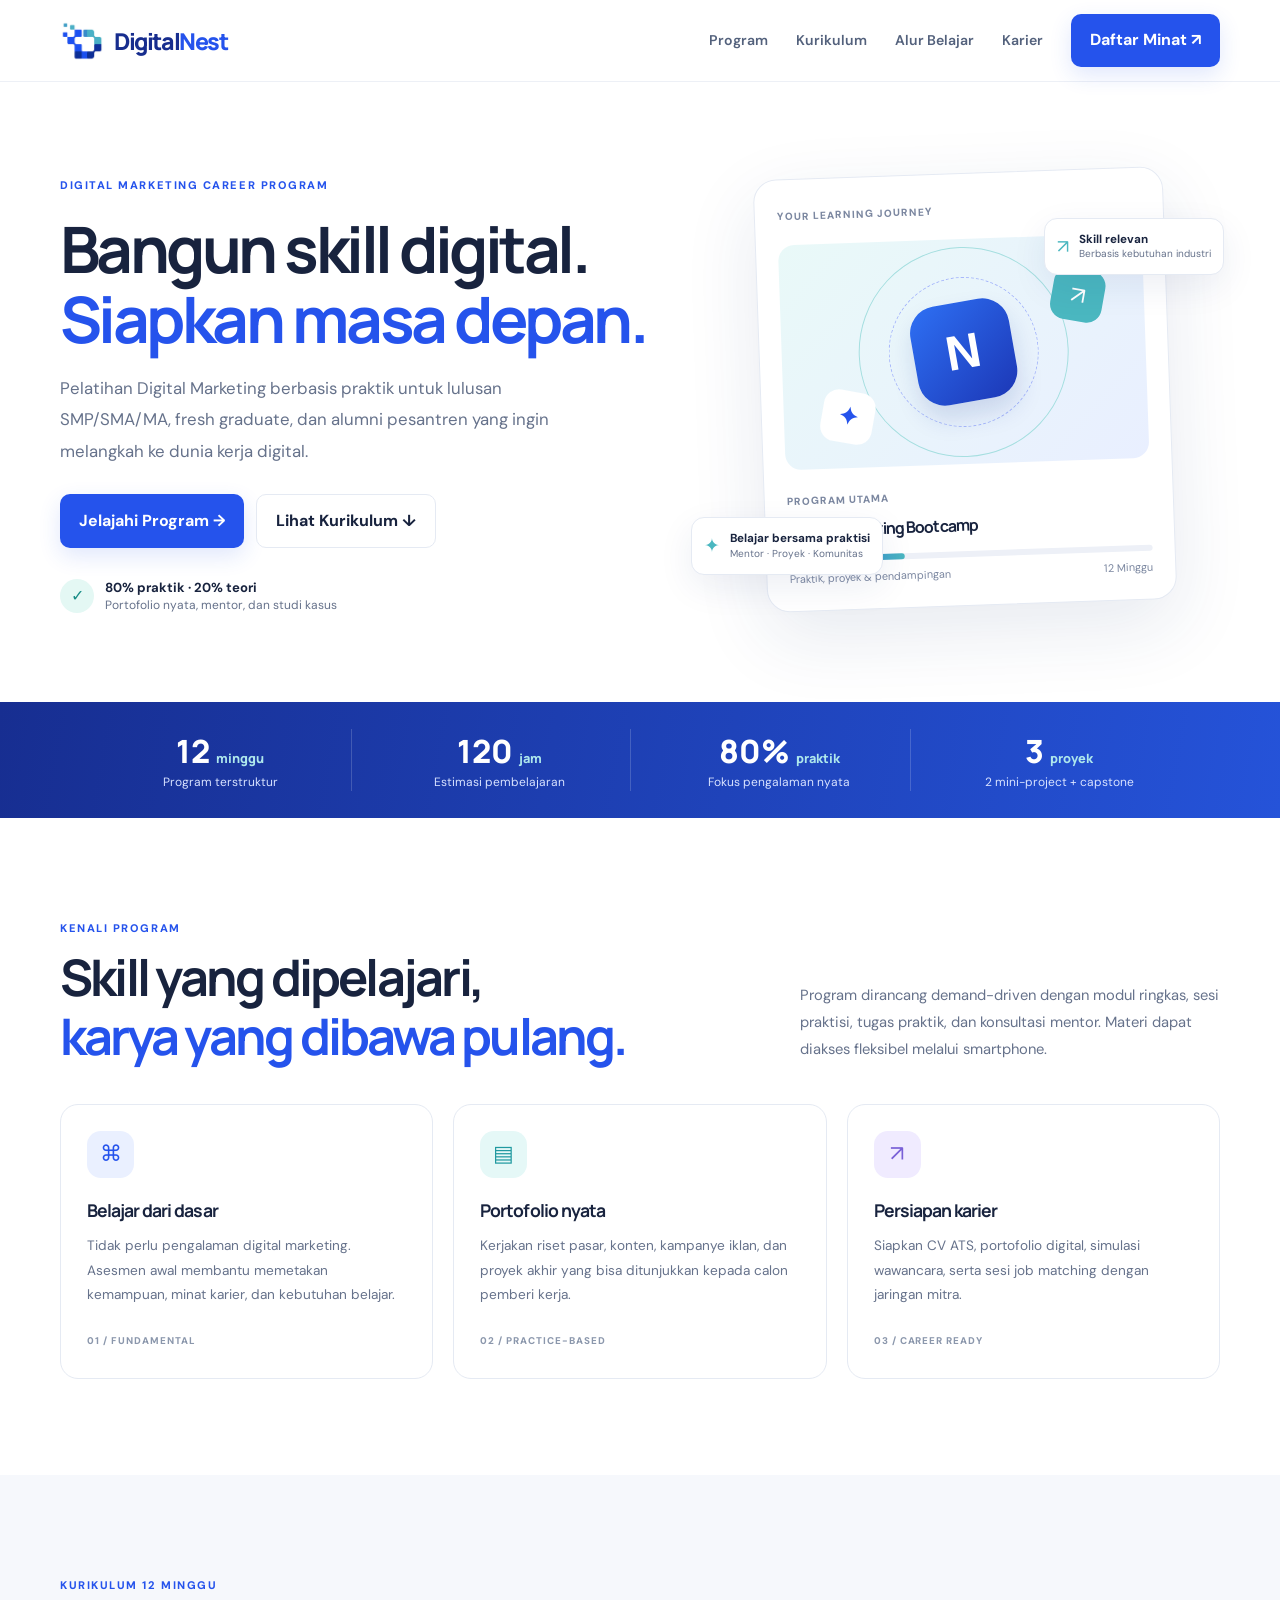
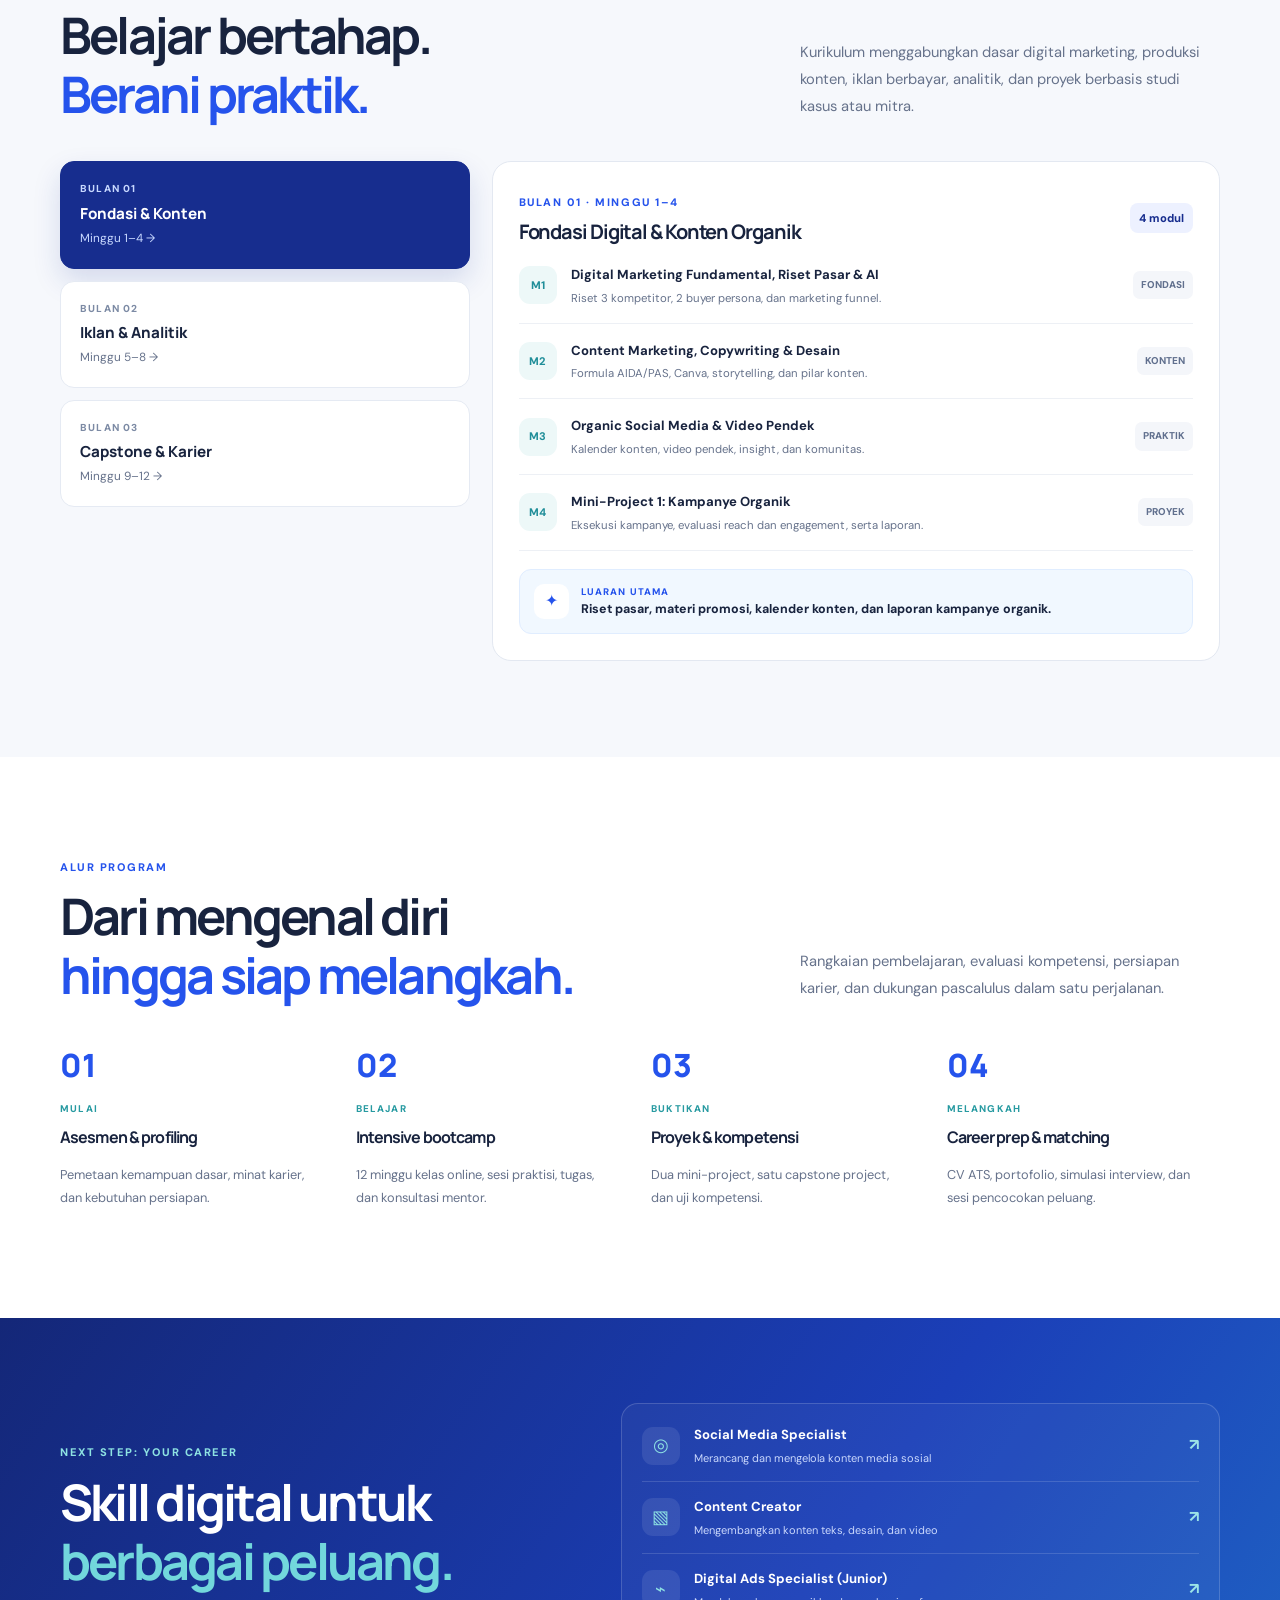
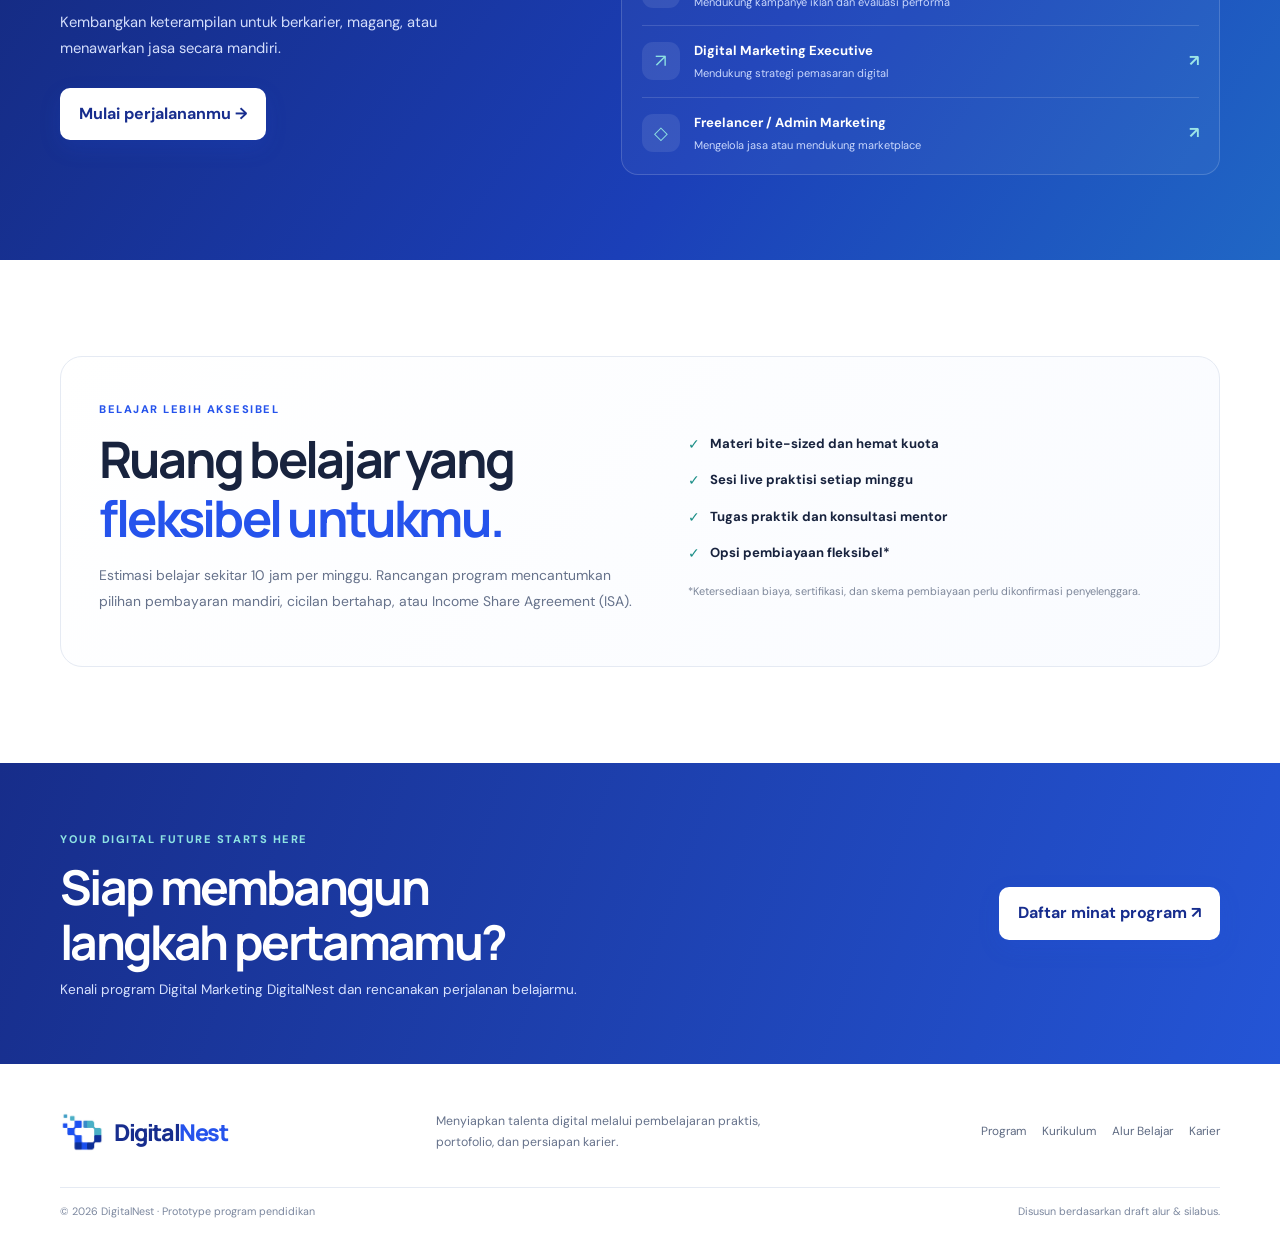
==== commit 2cbe94db: "Update index.html" ====
--- a/index.html
+++ b/index.html
@@ -1,30 +1,12 @@
 <!doctype html><html lang="id"><head><meta charset="utf-8"><meta name="viewport" content="width=device-width,initial-scale=1"><title>DigitalNest — Digital Marketing Career Program</title><link rel="icon" href="digitalnest-logo.jpg"><link rel="stylesheet" href="styles.css"></head><body>
-<header><a class="brand" href="#home"><img src="digitalnest-logo.jpg" alt="Logo DigitalNest"><b>Digital<span>Nest</span></b></a><button id="menuBtn" class="menu">☰</button><nav id="nav"><a href="#program">Program</a><a href="#curriculum">Kurikulum</a><a href="#preview">Preview Kelas</a><a href="#pricing">Harga</a><a href="#karier">Karier</a><button class="btn open-form">Daftar Minat ↗</button></nav></header>
+<header><a class="brand" href="#home"><img src="digitalnest-logo.jpg" alt="Logo DigitalNest"><b>Digital<span>Nest</span></b></a><button id="menuBtn" class="menu">☰</button><nav id="nav"><a href="#program">Program</a><a href="#curriculum">Kurikulum</a><a href="#alur">Alur Belajar</a><a href="#karier">Karier</a><button class="btn open-form">Daftar Minat ↗</button></nav></header>
 <main><section class="hero wrap" id="home"><div><p class="eyebrow">DIGITAL MARKETING CAREER PROGRAM</p><h1>Bangun skill digital.<br><em>Siapkan masa depan.</em></h1><p class="lead">Pelatihan Digital Marketing berbasis praktik untuk lulusan SMP/SMA/MA, fresh graduate, dan alumni pesantren yang ingin melangkah ke dunia kerja digital.</p><div class="actions"><a class="btn" href="#program">Jelajahi Program →</a><a class="btn ghost" href="#curriculum">Lihat Kurikulum ↓</a></div><div class="proof"><span>✓</span><div><b>80% praktik · 20% teori</b><small>Portofolio nyata, mentor, dan studi kasus</small></div></div></div><div class="visual"><div class="float f1">↗ <span><b>Skill relevan</b><small>Berbasis kebutuhan industri</small></span></div><div class="visual-card"><small class="muted">YOUR LEARNING JOURNEY</small><div class="art"><i class="orb o1"></i><i class="orb o2"></i><strong>N</strong><span>↗</span><label>✦</label></div><small class="muted">PROGRAM UTAMA</small><h3>Digital Marketing Bootcamp</h3><div class="bar"><i></i></div><div class="between muted"><small>Praktik, proyek & pendampingan</small><small>12 Minggu</small></div></div><div class="float f2">✦ <span><b>Belajar bersama praktisi</b><small>Mentor · Proyek · Komunitas</small></span></div></div></section>
 <section class="stats"><div><b>12 <small>minggu</small></b><span>Program terstruktur</span></div><div><b>120 <small>jam</small></b><span>Estimasi pembelajaran</span></div><div><b>80% <small>praktik</small></b><span>Fokus pengalaman nyata</span></div><div><b>3 <small>proyek</small></b><span>2 mini-project + capstone</span></div></section>
 <section class="wrap section" id="program"><div class="heading"><div><small class="kicker">KENALI PROGRAM</small><h2>Skill yang dipelajari,<br><em>karya yang dibawa pulang.</em></h2></div><p>Program dirancang demand-driven dengan modul ringkas, sesi praktisi, tugas praktik, dan konsultasi mentor. Materi dapat diakses fleksibel melalui smartphone.</p></div><div class="features"><article><i class="ico blue">⌘</i><h3>Belajar dari dasar</h3><p>Tidak perlu pengalaman digital marketing. Asesmen awal membantu memetakan kemampuan, minat karier, dan kebutuhan belajar.</p><small>01 / FUNDAMENTAL</small></article><article><i class="ico teal">▤</i><h3>Portofolio nyata</h3><p>Kerjakan riset pasar, konten, kampanye iklan, dan proyek akhir yang bisa ditunjukkan kepada calon pemberi kerja.</p><small>02 / PRACTICE-BASED</small></article><article><i class="ico violet">↗</i><h3>Persiapan karier</h3><p>Siapkan CV ATS, portofolio digital, simulasi wawancara, serta sesi job matching dengan jaringan mitra.</p><small>03 / CAREER READY</small></article></div></section>
 <section class="curriculum"><div class="wrap section" id="curriculum"><div class="heading"><div><small class="kicker">KURIKULUM 12 MINGGU</small><h2>Belajar bertahap.<br><em>Berani praktik.</em></h2></div><p>Kurikulum menggabungkan dasar digital marketing, produksi konten, iklan berbayar, analitik, dan proyek berbasis studi kasus atau mitra.</p></div><div class="curr"><div class="tabs"><button class="tab active" data-month="1"><small>BULAN 01</small><b>Fondasi & Konten</b><span>Minggu 1–4 →</span></button><button class="tab" data-month="2"><small>BULAN 02</small><b>Iklan & Analitik</b><span>Minggu 5–8 →</span></button><button class="tab" data-month="3"><small>BULAN 03</small><b>Capstone & Karier</b><span>Minggu 9–12 →</span></button></div><div class="module"><div class="between"><div><small class="kicker" id="monthLabel">BULAN 01 · MINGGU 1–4</small><h3 id="monthTitle">Fondasi Digital & Konten Organik</h3></div><span class="pill" id="moduleCount">4 modul</span></div><div id="moduleList"></div><div class="outcome"><span>✦</span><div><small>LUARAN UTAMA</small><b id="outcomeText">Riset pasar, materi promosi, kalender konten, dan laporan kampanye organik.</b></div></div></div></div></div></section>
-
-<section class="lesson-preview" id="preview"><div class="wrap section">
-<div class="heading"><div><small class="kicker">PREVIEW PLATFORM</small><h2>Begini cara kamu<br><em>belajar di DigitalNest.</em></h2></div><p>Daftar akun demo terlebih dahulu untuk membuka ruang belajar, mencoba materi, dan melihat contoh tugas peserta.</p></div>
-<div class="locked-preview"><div class="locked-art"><div class="lock-window"><span class="lock-icon">⌑</span><b>Learning Space</b><small>Dashboard peserta DigitalNest</small><div class="fake-line"></div><div class="fake-line short"></div><div class="fake-progress"><i></i></div><div class="fake-cards"><span></span><span></span><span></span></div></div></div><div class="locked-copy"><span class="lock-pill">AREA PESERTA</span><h3>Ruang belajarmu menunggu.</h3><p>Buat akun untuk membuka halaman khusus peserta yang berisi progres belajar, contoh materi AIDA, tugas praktik, dan toolkit.</p><button class="btn open-form">Buat akun & lihat preview ↗</button><small>Prototype demo: akun disimpan lokal di browser ini, belum terhubung ke server.</small></div></div></div></section>
 <section class="wrap section" id="alur"><div class="heading"><div><small class="kicker">ALUR PROGRAM</small><h2>Dari mengenal diri<br><em>hingga siap melangkah.</em></h2></div><p>Rangkaian pembelajaran, evaluasi kompetensi, persiapan karier, dan dukungan pascalulus dalam satu perjalanan.</p></div><div class="steps"><article><b>01</b><small>MULAI</small><h3>Asesmen & profiling</h3><p>Pemetaan kemampuan dasar, minat karier, dan kebutuhan persiapan.</p></article><article><b>02</b><small>BELAJAR</small><h3>Intensive bootcamp</h3><p>12 minggu kelas online, sesi praktisi, tugas, dan konsultasi mentor.</p></article><article><b>03</b><small>BUKTIKAN</small><h3>Proyek & kompetensi</h3><p>Dua mini-project, satu capstone project, dan uji kompetensi.</p></article><article><b>04</b><small>MELANGKAH</small><h3>Career prep & matching</h3><p>CV ATS, portofolio, simulasi interview, dan sesi pencocokan peluang.</p></article></div></section>
 <section class="career" id="karier"><div class="wrap career-grid"><div><small class="kicker light">NEXT STEP: YOUR CAREER</small><h2>Skill digital untuk<br><em>berbagai peluang.</em></h2><p>Kembangkan keterampilan untuk berkarier, magang, atau menawarkan jasa secara mandiri.</p><button class="btn white open-form">Mulai perjalananmu →</button></div><div class="jobs"><div><span>◎</span><p><b>Social Media Specialist</b><small>Merancang dan mengelola konten media sosial</small></p><strong>↗</strong></div><div><span>▧</span><p><b>Content Creator</b><small>Mengembangkan konten teks, desain, dan video</small></p><strong>↗</strong></div><div><span>⌁</span><p><b>Digital Ads Specialist (Junior)</b><small>Mendukung kampanye iklan dan evaluasi performa</small></p><strong>↗</strong></div><div><span>↗</span><p><b>Digital Marketing Executive</b><small>Mendukung strategi pemasaran digital</small></p><strong>↗</strong></div><div><span>◇</span><p><b>Freelancer / Admin Marketing</b><small>Mengelola jasa atau mendukung marketplace</small></p><strong>↗</strong></div></div></div></section>
 <section class="wrap section"><div class="access"><div><small class="kicker">BELAJAR LEBIH AKSESIBEL</small><h2>Ruang belajar yang<br><em>fleksibel untukmu.</em></h2><p>Estimasi belajar sekitar 10 jam per minggu. Rancangan program mencantumkan pilihan pembayaran mandiri, cicilan bertahap, atau Income Share Agreement (ISA).</p></div><div class="checks"><p>✓ <b>Materi bite-sized dan hemat kuota</b></p><p>✓ <b>Sesi live praktisi setiap minggu</b></p><p>✓ <b>Tugas praktik dan konsultasi mentor</b></p><p>✓ <b>Opsi pembiayaan fleksibel*</b></p><small>*Ketersediaan biaya, sertifikasi, dan skema pembiayaan perlu dikonfirmasi penyelenggara.</small></div></div></section>
-
-<section class="pricing-section" id="pricing"><div class="wrap section"><div class="heading"><div><small class="kicker">PILIH PAKET BELAJAR</small><h2>Investasi untuk<br><em>skill dan portofoliomu.</em></h2></div><p>Harga mengikuti draft silabus dan masih merupakan simulasi validasi minat, bukan transaksi atau pendaftaran resmi.</p></div>
-<div class="pricing-grid">
-<article class="price-card price-regular"><span class="price-label">PAKET DASAR</span><h3>Reguler</h3><p class="price">Rp1.490.000</p><small class="price-desc">Belajar terstruktur dan mulai membangun portofolio.</small><ul><li>Modul 12 minggu</li><li>Sesi live praktisi mingguan</li><li>Toolkit dan lembar kerja</li><li>2 mini-project + 1 capstone</li><li>Konsultasi mentor grup mingguan</li><li>1 review CV/portofolio</li><li>1 simulasi wawancara grup</li></ul><button class="btn ghost open-form">Pilih Reguler</button></article>
-<article class="price-card price-plus featured"><span class="popular">PILIHAN FLEKSIBEL</span><span class="price-label">PENDAMPINGAN TAMBAHAN</span><h3>Plus</h3><p class="price">Rp2.490.000</p><small class="price-desc">Lebih banyak masukan personal untuk progresmu.</small><ul><li>Semua fasilitas Reguler</li><li>2 sesi konsultasi 1:1</li><li>2 review CV/portofolio</li><li>1 simulasi wawancara individual</li><li>Konsultasi karier pascalulus 2 bulan</li></ul><button class="btn open-form">Pilih Plus</button></article>
-<article class="price-card price-premium"><span class="price-label">PENDAMPINGAN INTENSIF</span><h3>Premium</h3><p class="price">Rp3.490.000</p><small class="price-desc">Pendampingan personal yang lebih intensif.</small><ul><li>Semua fasilitas Reguler</li><li>5 sesi konsultasi 1:1</li><li>3 review CV/portofolio</li><li>2 simulasi wawancara individual</li><li>Konsultasi karier pascalulus 2 bulan</li></ul><button class="btn ghost open-form">Pilih Premium</button></article></div>
-<div class="payment-note"><b>Opsi pembayaran dalam rancangan:</b> mandiri, cicilan, atau Income Share Agreement (ISA). DP pada draft: Reguler Rp50.000, Plus Rp150.000, Premium Rp250.000 dan diperhitungkan sebagai bagian harga paket.<br><small>Ketentuan pembayaran, sertifikasi, penempatan kerja, dan kebijakan pengembalian dana harus dikonfirmasi penyelenggara sebelum dipublikasikan sebagai penawaran resmi.</small></div></div></section>
 <section class="cta"><div class="wrap cta-inner"><div><small class="kicker light">YOUR DIGITAL FUTURE STARTS HERE</small><h2>Siap membangun<br>langkah pertamamu?</h2><p>Kenali program Digital Marketing DigitalNest dan rencanakan perjalanan belajarmu.</p></div><button class="btn white open-form">Daftar minat program ↗</button></div></section></main>
-
-<section class="wrap section faq-section" id="faq"><div class="heading"><div><small class="kicker">FAQ</small><h2>Hal yang sering<br><em>ditanyakan.</em></h2></div><p>Informasi awal mengenai rancangan program.</p></div><div class="faq-list">
-<details><summary>Apakah harus punya pengalaman digital marketing?</summary><p>Tidak harus. Program dimulai dengan asesmen kemampuan. Peserta yang membutuhkan penguatan literasi digital dapat mengikuti kelas bridging sesuai hasil asesmen.</p></details>
-<details><summary>Berapa lama program berlangsung?</summary><p>Rancangan program berlangsung 12 minggu atau sekitar 3 bulan, dengan estimasi total 120 jam atau sekitar 10 jam per minggu.</p></details>
-<details><summary>Apa hasil yang akan dibuat?</summary><p>Peserta berlatih membuat riset pasar, materi promosi, kalender konten, laporan kampanye organik, simulasi kampanye berbayar, dan capstone project.</p></details>
-<details><summary>Apakah sertifikat BNSP dan pekerjaan dijamin?</summary><p>Mitra LSP/TUK, ketentuan sertifikasi, dan mekanisme penempatan perlu dikonfirmasi. Prototype ini tidak menjanjikan sertifikat atau pekerjaan secara otomatis.</p></details>
-<details><summary>Apakah formulir ini pendaftaran resmi?</summary><p>Bukan. Tombol Daftar Minat hanya simulasi untuk mengukur ketertarikan. Data tidak dikirim atau disimpan ke server.</p></details></div></section>
-<footer><div class="foot wrap"><a class="brand" href="#home"><img src="digitalnest-logo.jpg" alt="Logo DigitalNest"><b>Digital<span>Nest</span></b></a><p>Menyiapkan talenta digital melalui pembelajaran praktis, portofolio, dan persiapan karier.</p><div><a href="#program">Program</a><a href="#curriculum">Kurikulum</a><a href="#preview">Preview Kelas</a><a href="#pricing">Harga</a><a href="#faq">FAQ</a></div></div><div class="bottom wrap"><span>© 2026 DigitalNest · Prototype program pendidikan</span><span>Disusun berdasarkan draft alur & silabus.</span></div></footer>
-<dialog id="formDialog"><button class="close" id="closeForm">×</button><small class="kicker">BUAT AKUN DIGITALNEST</small><h2>Buat akun untuk membuka ruang belajar.</h2><p>Lengkapi data berikut. Setelah daftar, ruang belajar demo dibuka di tab baru.</p><form id="interestForm"><label>Nama lengkap<input id="pname" required placeholder="Nama kamu"></label><label>Email aktif<input id="pemail" type="email" required placeholder="nama@email.com"></label><label>Buat kata sandi<input id="ppassword" type="password" minlength="6" required placeholder="Minimal 6 karakter"></label><label>Latar belakang<select id="background"><option>Lulusan SMA/MA</option><option>Alumni pesantren</option><option>Fresh graduate</option><option>Lulusan SMP</option><option>Lainnya</option></select></label><label>Tujuan mengikuti program<select><option>Mencari pekerjaan</option><option>Magang</option><option>Freelance</option><option>Mengembangkan usaha</option><option>Meningkatkan keterampilan</option></select></label><button class="btn" type="submit">Buat akun & buka ruang belajar →</button></form><small class="note">Prototype: akun demo disimpan lokal di browser ini. Jangan gunakan kata sandi asli. Belum ada autentikasi aman atau server.</small></dialog><dialog id="lessonDialog"><button class="close" id="closeLesson">×</button><small class="kicker">CONTOH MATERI</small><h2>Formula copywriting AIDA</h2><p><b>Attention:</b> Tarik perhatian dengan masalah atau pembuka yang relevan.</p><p><b>Interest:</b> Berikan informasi yang membuat audiens ingin tahu.</p><p><b>Desire:</b> Jelaskan manfaat produk atau solusi.</p><p><b>Action:</b> Berikan ajakan yang jelas, seperti “Lihat katalog”.</p><div class="sample-copy"><small>CONTOH LATIHAN</small><p>“Masih bingung membuat konten jualan? Pelajari 3 langkah sederhana untuk merancang konten yang lebih terarah. Unduh template gratis dan mulai praktik hari ini.”</p></div><small class="note">Contoh materi untuk preview prototype; bukan modul lengkap.</small></dialog><div id="toast" class="toast" role="status"></div><script src="script.js"></script></body></html>
+<footer><div class="foot wrap"><a class="brand" href="#home"><img src="digitalnest-logo.jpg" alt="Logo DigitalNest"><b>Digital<span>Nest</span></b></a><p>Menyiapkan talenta digital melalui pembelajaran praktis, portofolio, dan persiapan karier.</p><div><a href="#program">Program</a><a href="#curriculum">Kurikulum</a><a href="#alur">Alur Belajar</a><a href="#karier">Karier</a></div></div><div class="bottom wrap"><span>© 2026 DigitalNest · Prototype program pendidikan</span><span>Disusun berdasarkan draft alur & silabus.</span></div></footer>
+<dialog id="formDialog"><button class="close" id="closeForm">×</button><small class="kicker">FORM MINAT PESERTA</small><h2>Mulai perjalanan digitalmu.</h2><p>Isi formulir simulasi untuk menunjukkan alur minat peserta.</p><form id="interestForm"><label>Nama lengkap<input id="pname" required placeholder="Nama kamu"></label><label>Email aktif<input id="pemail" type="email" required placeholder="nama@email.com"></label><label>Latar belakang<select id="background"><option>Lulusan SMA/MA</option><option>Alumni pesantren</option><option>Fresh graduate</option><option>Lulusan SMP</option><option>Lainnya</option></select></label><label>Tujuan mengikuti program<select><option>Mencari pekerjaan</option><option>Magang</option><option>Freelance</option><option>Mengembangkan usaha</option><option>Meningkatkan keterampilan</option></select></label><button class="btn" type="submit">Kirim minat →</button></form><small class="note">Prototype: data tidak dikirim atau disimpan ke server. Harga, sertifikasi, dan penempatan kerja perlu dikonfirmasi penyelenggara.</small></dialog><div id="toast" class="toast" role="status"></div><script src="script.js"></script></body></html>
--- a/styles.css
+++ b/styles.css
@@ -3,8 +3,5 @@
 @media(max-width:900px){nav{gap:15px}.hero{gap:20px}.heading{gap:25px}.career-grid{gap:35px}.foot{gap:18px}}
 @media(max-width:720px){.wrap{width:calc(100% - 38px)}header{height:72px;padding:0 19px}.brand img{width:39px;height:39px}.menu{display:block}nav{display:none;position:absolute;top:72px;left:0;right:0;padding:18px 20px;background:white;box-shadow:0 12px 25px #102b7610;align-items:stretch;gap:0}nav.open{display:flex;flex-direction:column}nav>a{padding:12px 0;border-bottom:1px solid #f0f2f7}.btn-nav{margin-top:12px}.hero{grid-template-columns:1fr;padding-top:55px;padding-bottom:55px;gap:20px}.hero h1{font-size:clamp(2.7rem,10vw,4rem)}.visual{min-height:385px}.f1{right:0;top:10px}.f2{left:0;bottom:8px}.stats{grid-template-columns:repeat(2,1fr);padding:24px 18px;gap:20px 10px}.stats div:nth-child(2){border:0}.stats b{font-size:1.7rem}.section{padding-top:70px;padding-bottom:70px}.heading{display:block;margin-bottom:28px}.heading>p{margin-top:16px}.features{grid-template-columns:1fr}.features article{min-height:0}.curr{grid-template-columns:1fr}.tabs{grid-template-columns:repeat(3,1fr);gap:7px}.tab{padding:13px 10px}.tab b{font-size:.72rem}.tab small{font-size:.53rem}.tab span{font-size:.63rem}.module{padding:18px}.module-row{grid-template-columns:36px 1fr;gap:10px}.type{grid-column:2;justify-self:start}.steps{grid-template-columns:repeat(2,1fr);row-gap:20px}.career-grid{grid-template-columns:1fr;gap:32px}.career{padding:65px 0}.access{grid-template-columns:1fr;padding:25px;gap:20px}.cta-inner{align-items:flex-start;flex-direction:column;padding-top:50px;padding-bottom:50px}.foot{grid-template-columns:1fr;gap:12px}.foot>div{justify-content:flex-start}.bottom{flex-direction:column}}
 @media(max-width:420px){.actions{flex-direction:column}.actions .btn{width:100%}.visual-card{padding:16px}.art{height:200px}.float{padding:9px}.float b{font-size:.66rem}.float small{font-size:.58rem}.module .between{align-items:flex-start}.module h3{font-size:1.05rem}.pill{font-size:.62rem}.jobs{padding:4px 12px}.jobs b{font-size:.74rem}.jobs small{font-size:.62rem}.access{padding:21px}.stats span{text-align:center;font-size:.68rem}}
-/* Added sections: preview platform, pricing, FAQ */
-.lesson-preview{background:#f7f9fd}.learning-grid{display:grid;grid-template-columns:220px 1fr;border:1px solid var(--line);border-radius:20px;overflow:hidden;background:#fff;box-shadow:0 18px 55px #1d36750d}.learning-sidebar{padding:22px 16px;background:#f9fbff;border-right:1px solid var(--line);display:flex;flex-direction:column;gap:8px;color:#68748b;font-size:.78rem}.mini-brand{display:flex;align-items:center;gap:10px;padding:0 5px 18px;border-bottom:1px solid var(--line);margin-bottom:8px;color:var(--ink)}.mini-brand>span{width:38px;height:38px;display:grid;place-items:center;background:linear-gradient(140deg,var(--blue),var(--teal));color:#fff;border-radius:12px;font-weight:800}.mini-brand div,.profile-mini p{display:grid;margin:0}.mini-brand b,.profile-mini b{font-size:.8rem}.mini-brand small,.profile-mini small{font-size:.65rem;color:var(--muted)}.learning-sidebar>div:not(.mini-brand):not(.profile-mini){padding:12px;border-radius:9px}.learning-sidebar .side-active{background:#eaf0ff;color:var(--blue);font-weight:800}.profile-mini{display:flex;align-items:center;gap:10px;margin-top:auto;padding-top:20px;border-top:1px solid var(--line)}.profile-mini>span{width:35px;height:35px;border-radius:50%;background:#dff7f4;color:#168e88;display:grid;place-items:center;font-size:.7rem;font-weight:800}.learning-main{padding:27px}.learning-main h3{font-size:1.2rem;margin:5px 0}.progress-card{padding:19px;border:1px solid var(--line);border-radius:14px;margin-top:20px;background:linear-gradient(130deg,#fff,#f8fbff)}.progress-card .between>div{display:grid;gap:4px}.progress-card .between b{font-size:.84rem}.progress-card .between small,.progress-card>small{font-size:.7rem;color:var(--muted)}.progress-track{height:8px;background:#e9eef8;border-radius:20px;margin:16px 0 10px}.progress-track i{display:block;width:35%;height:100%;border-radius:20px;background:linear-gradient(90deg,var(--blue),var(--teal))}.lesson-btn{margin-top:14px;padding:10px 14px;font-size:.78rem}.lesson-lower{display:grid;grid-template-columns:1fr 1fr;gap:13px;margin-top:14px}.lesson-lower article{border:1px solid var(--line);border-radius:13px;padding:16px}.lesson-lower h4{font:750 .94rem Manrope,sans-serif;margin:8px 0}.lesson-lower p{font-size:.75rem;line-height:1.7;color:var(--muted);margin:0 0 12px}.lesson-lower .kicker{font-size:.58rem}.lesson-tags{display:flex;gap:5px;flex-wrap:wrap}.lesson-tags span,.task-status{font-size:.64rem;padding:5px 8px;border-radius:7px;background:#eef3ff;color:var(--navy)}.task-status{display:inline-block;background:#fff5df;color:#9a6a08}.mentor-note{display:flex;gap:12px;align-items:center;padding:14px;background:#eaf9f7;border-radius:12px;margin-top:14px}.mentor-note>span{font-size:1.3rem;color:#168f8c}.mentor-note p{display:grid;margin:0;gap:3px}.mentor-note b{font-size:.77rem}.mentor-note small{font-size:.7rem;color:#587681;line-height:1.6}.toolkit-row{display:flex;align-items:center;gap:9px;flex-wrap:wrap;margin-top:20px}.toolkit-row>div{display:grid;margin-right:auto}.toolkit-row b{font-size:.8rem}.toolkit-row small{font-size:.7rem;color:var(--muted)}.toolkit-row>span{font-size:.68rem;background:#fff;border:1px solid var(--line);padding:8px 10px;border-radius:8px;color:#586783}
-.pricing-grid{display:grid;grid-template-columns:repeat(3,1fr);gap:18px;align-items:stretch}.price-card{position:relative;border:1px solid var(--line);border-radius:18px;padding:25px;display:flex;flex-direction:column;background:#fff}.price-card.featured{border:2px solid var(--blue);box-shadow:0 18px 45px #2553ec15}.price-label{font-size:.62rem;letter-spacing:.1em;font-weight:800;color:var(--blue)}.price-card h3{font-size:1.35rem;margin:10px 0 0}.price{font:800 1.7rem Manrope,sans-serif;letter-spacing:-.05em;margin:12px 0 5px;color:var(--navy)}.price-desc{min-height:44px;color:var(--muted);font-size:.73rem;line-height:1.6}.price-card ul{list-style:none;padding:0;margin:17px 0 23px;display:grid;gap:10px;flex:1}.price-card li{font-size:.76rem;line-height:1.5;padding-left:22px;position:relative}.price-card li:before{content:'✓';position:absolute;left:0;color:#15978e;font-weight:800}.price-card .btn{width:100%;font-size:.78rem}.popular{position:absolute;right:13px;top:13px;background:#eaf9f7;color:#168f87;font-size:.55rem;font-weight:800;padding:6px 8px;border-radius:7px}.payment-note{margin-top:20px;padding:17px 19px;border:1px solid #e5ebf7;border-radius:12px;background:#f8faff;font-size:.76rem;line-height:1.8;color:#4f5e79}.payment-note b{color:var(--ink)}.payment-note small{font-size:.68rem;color:#7c6b47}.faq-section{max-width:900px}.faq-list{display:grid;gap:10px}.faq-list details{border:1px solid var(--line);border-radius:12px;padding:17px 19px;background:#fff}.faq-list summary{font-weight:750;font-size:.88rem;cursor:pointer;list-style:none;position:relative;padding-right:25px}.faq-list summary:after{content:'+';position:absolute;right:0;top:-2px;font-size:1.2rem;color:var(--blue)}.faq-list details[open] summary:after{content:'−'}.faq-list details p{font-size:.8rem;line-height:1.8;color:var(--muted);margin:12px 0 0}.sample-copy{background:#f0f5ff;border-radius:12px;padding:16px;margin-top:15px}.sample-copy small{font-size:.62rem;letter-spacing:.1em;font-weight:800;color:var(--blue)}.sample-copy p{font-size:.82rem;line-height:1.8;margin-bottom:0}
-@media(max-width:900px){.pricing-grid{grid-template-columns:1fr 1fr}.price-card:last-child{grid-column:1/-1}.learning-grid{grid-template-columns:180px 1fr}}
-@media(max-width:720px){.learning-grid{grid-template-columns:1fr}.learning-sidebar{display:none}.learning-main{padding:17px}.lesson-lower{grid-template-columns:1fr}.toolkit-row>div{width:100%;margin-bottom:4px}.pricing-grid{grid-template-columns:1fr}.price-card:last-child{grid-column:auto}.price-card.featured{order:-1}.price-desc{min-height:0}.learning-main .between{align-items:flex-start;flex-direction:column}.learning-main h3{font-size:1.05rem}}
+/* Expanded room navigation */
+.room{background:#f6f8fc}.room-main{padding-top:35px;padding-bottom:60px}.room-welcome{display:flex;justify-content:space-between;align-items:center;margin-bottom:22px;gap:14px}.room-welcome h1{font-size:clamp(2rem,4vw,3rem);margin:8px 0}.room-welcome p{color:var(--muted)}.demo-tag{font-size:.65rem;font-weight:800;background:#fff2d6;color:#8a6218;border-radius:8px;padding:9px 12px}.room-layout{display:grid;grid-template-columns:215px minmax(0,1fr);gap:16px;align-items:start}.room-nav{position:sticky;top:15px;background:#fff;border:1px solid var(--line);border-radius:15px;padding:13px;display:grid;gap:5px}.room-nav b{font-size:.62rem;letter-spacing:.1em;color:#8994a8;padding:10px}.room-nav button{border:0;background:transparent;text-align:left;padding:12px 10px;border-radius:9px;color:#596781;cursor:pointer;font-size:.78rem}.room-nav button.selected{background:#eaf0ff;color:#2553ec;font-weight:800}.room-content{min-width:0}.room-page{display:none}.room-page.show{display:block}.room-page h2{font-size:1.55rem;margin:8px 0 12px}.room-page>p{font-size:.82rem;line-height:1.7;color:var(--muted)}.room-stats{display:grid;grid-template-columns:repeat(3,1fr);gap:10px;margin-bottom:13px}.room-stats article,.room-card,.room-grid article{background:#fff;border:1px solid var(--line);border-radius:14px;padding:17px;margin-bottom:12px}.room-stats article{display:grid;gap:5px;margin:0}.room-stats small,.room-grid article>small{font-size:.59rem;letter-spacing:.08em;font-weight:800;color:#7f8ca3}.room-stats b{font-size:1.2rem;color:var(--navy)}.room-stats span{font-size:.67rem;color:var(--muted)}.room-card h2,.room-card h3{margin:8px 0}.room-card p,.room-grid article p{font-size:.76rem;line-height:1.75;color:var(--muted)}.room-progress{height:8px;background:#e9eef8;border-radius:12px;margin:16px 0}.room-progress i{display:block;width:35%;height:100%;background:linear-gradient(90deg,var(--blue),var(--teal));border-radius:12px}.room-grid{display:grid;grid-template-columns:1fr 1fr;gap:10px;margin:15px 0}.room-grid article{margin:0}.room-grid h3{font-size:.95rem;margin:10px 0 6px}.room-grid button,.chat-head button{border:0;background:transparent;color:var(--blue);font-weight:800;font-size:.72rem;cursor:pointer;padding:7px 0}.sample{padding:13px;background:#eef4ff;border-radius:10px;font-size:.76rem;line-height:1.7;color:#425574}.dictionary article[hidden]{display:none}.room-page input,.form-stack input,.form-stack select,.form-stack textarea{box-sizing:border-box;width:100%;border:1px solid var(--line);border-radius:9px;padding:11px;font:inherit;font-size:.78rem;margin:7px 0}.package-grid .regular{background:linear-gradient(150deg,#f1f5ff,#fff);border-top:4px solid #6f8df5}.package-grid .regular>small,.package-grid .regular>b{color:#3155cc}.package-grid .plus{background:linear-gradient(140deg,#18318e,#2553ec);color:#fff;border-color:#2553ec}.package-grid .plus>small{color:#bcecf0}.package-grid .plus p{color:#e0e8ff}.package-grid .plus button{background:#fff;color:#18318e}.package-grid .premium{background:linear-gradient(150deg,#fff7e7,#fff);border-top:4px solid #d5a447}.package-grid .premium>small,.package-grid .premium>b{color:#94651a}.package-grid article button{padding:9px 12px;border-radius:8px;border:0;background:#eaf0ff;color:#2553ec;font-weight:800;cursor:pointer}.form-stack{display:grid;gap:8px}.form-stack label{font-size:.75rem;font-weight:700}.chatbox{background:#fff;border:1px solid var(--line);border-radius:15px;overflow:hidden;margin-top:14px}.chat-head{padding:14px;display:flex;justify-content:space-between;border-bottom:1px solid var(--line);font-size:.8rem}.chat-messages{height:300px;overflow:auto;display:flex;flex-direction:column;gap:10px;padding:15px;background:#f8faff}.bubble{max-width:86%;border-radius:12px;padding:11px 13px;font-size:.76rem;line-height:1.7}.bubble p{margin:4px 0 0}.bubble b{font-size:.67rem}.bubble.bot{align-self:flex-start;background:#fff;border:1px solid var(--line);color:#52617b}.bubble.user{align-self:flex-end;background:#2553ec;color:#fff}.quick{display:flex;gap:7px;flex-wrap:wrap;padding:12px}.quick button{background:#fff;border:1px solid var(--line);border-radius:18px;padding:7px 10px;font-size:.65rem;cursor:pointer}.chat-form{display:flex;gap:8px;padding:0 12px 12px}.chat-form input{flex:1;min-width:0;border:1px solid var(--line);border-radius:9px;padding:11px;font:inherit;font-size:.78rem}.room-main>.muted{font-size:.68rem;color:#8994a8}@media(max-width:780px){.room-layout{grid-template-columns:1fr}.room-nav{position:static;grid-template-columns:1fr 1fr}.room-nav b{grid-column:1/-1}.room-grid{grid-template-columns:1fr}.room-stats{grid-template-columns:1fr}.room-welcome{align-items:flex-start;flex-direction:column}}
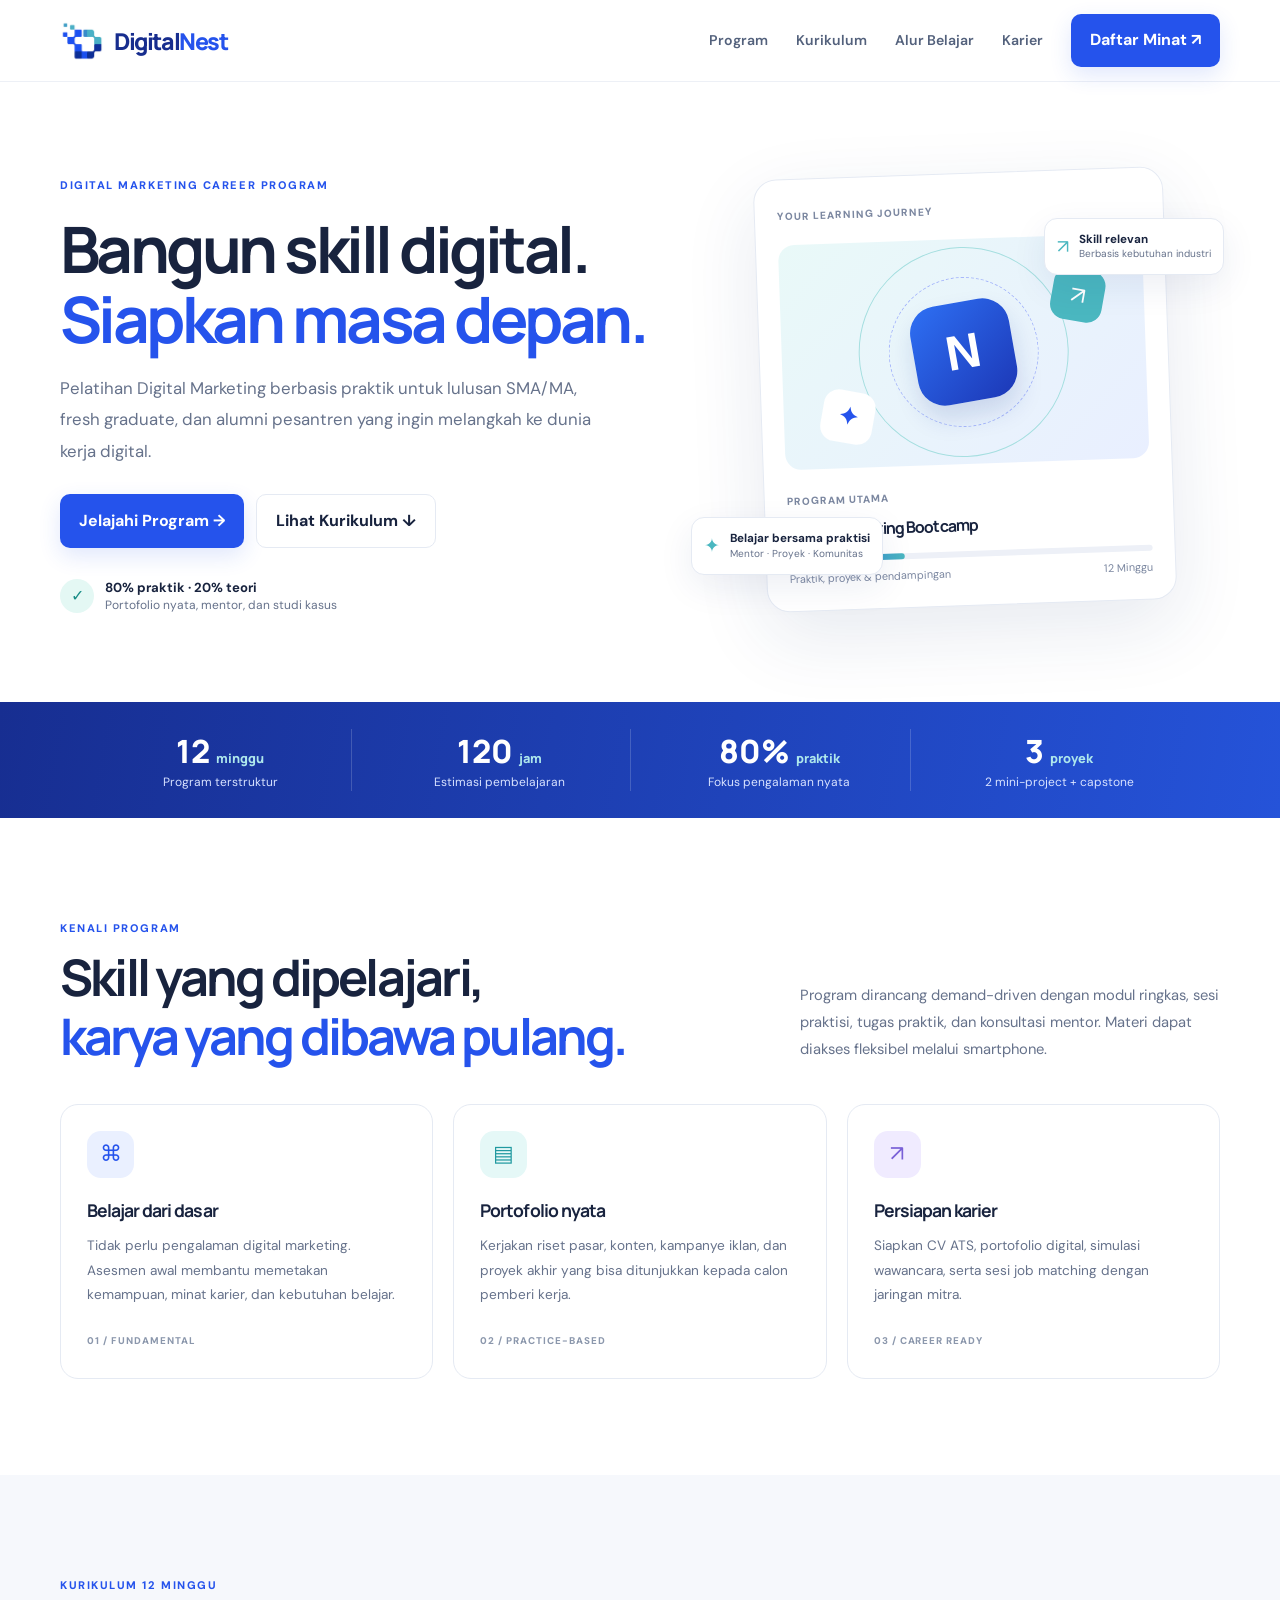
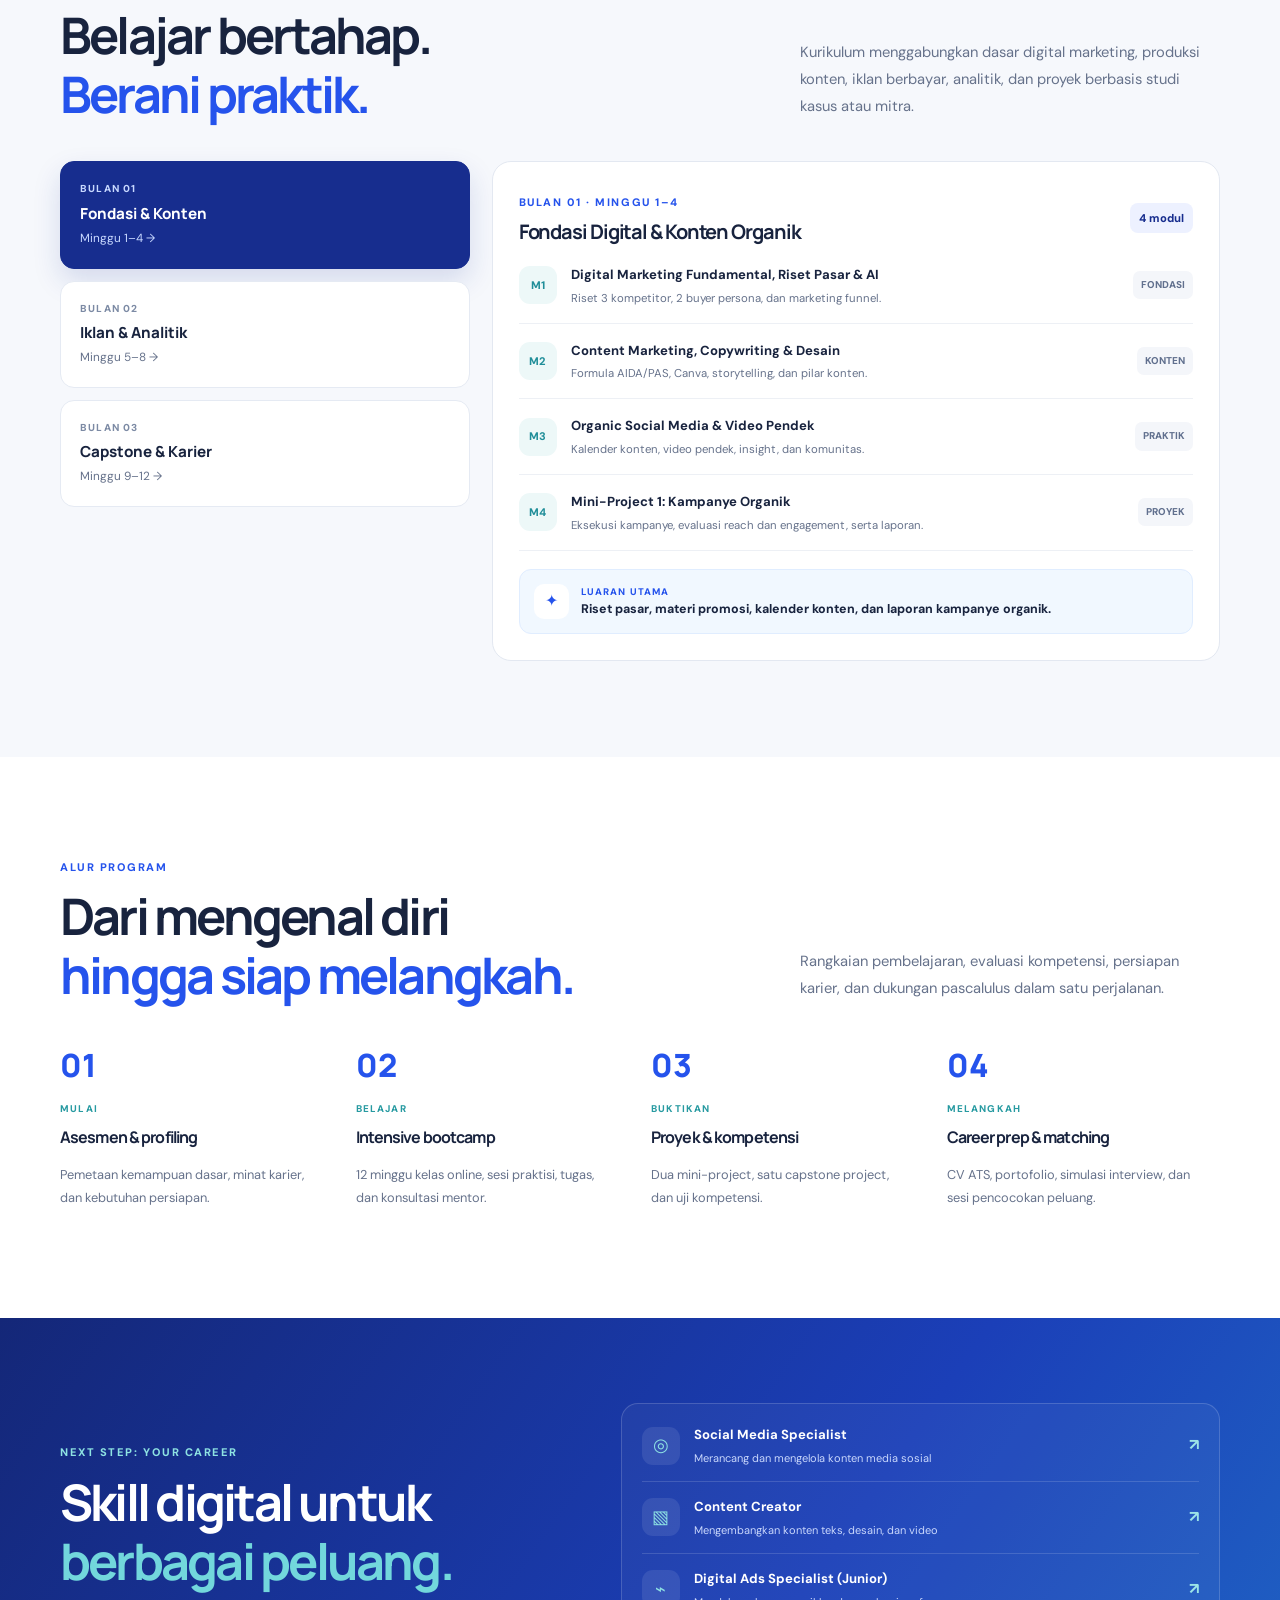
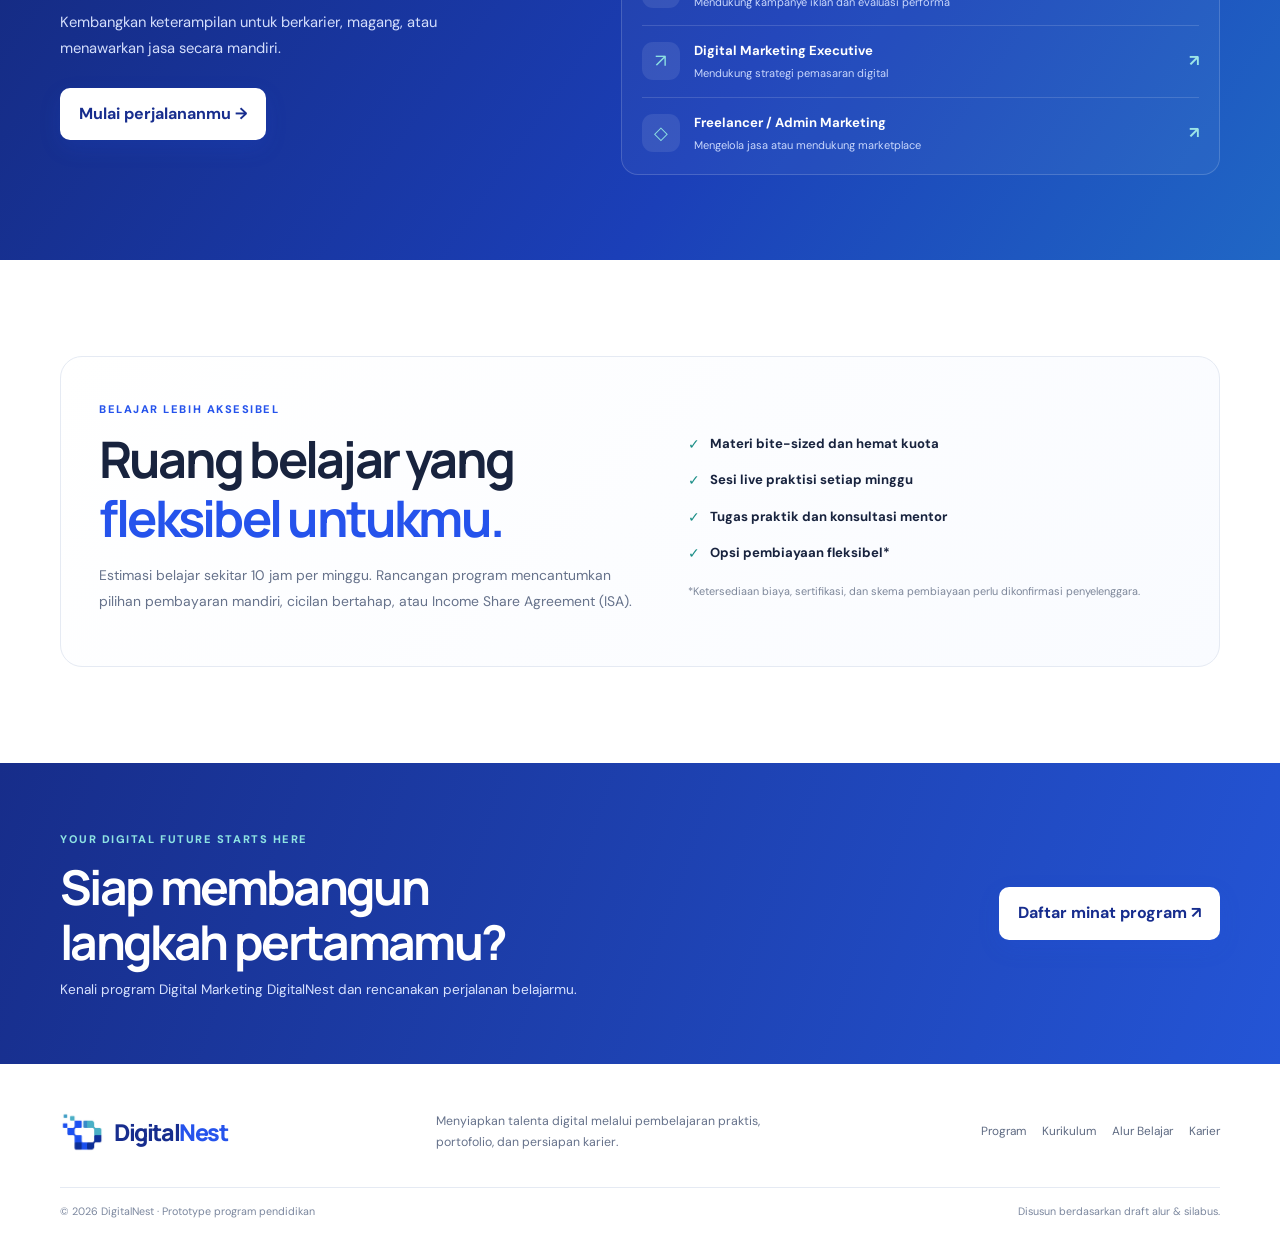
==== commit 61415b75: "Update index.html" ====
--- a/index.html
+++ b/index.html
@@ -1,6 +1,6 @@
 <!doctype html><html lang="id"><head><meta charset="utf-8"><meta name="viewport" content="width=device-width,initial-scale=1"><title>DigitalNest — Digital Marketing Career Program</title><link rel="icon" href="digitalnest-logo.jpg"><link rel="stylesheet" href="styles.css"></head><body>
 <header><a class="brand" href="#home"><img src="digitalnest-logo.jpg" alt="Logo DigitalNest"><b>Digital<span>Nest</span></b></a><button id="menuBtn" class="menu">☰</button><nav id="nav"><a href="#program">Program</a><a href="#curriculum">Kurikulum</a><a href="#alur">Alur Belajar</a><a href="#karier">Karier</a><button class="btn open-form">Daftar Minat ↗</button></nav></header>
-<main><section class="hero wrap" id="home"><div><p class="eyebrow">DIGITAL MARKETING CAREER PROGRAM</p><h1>Bangun skill digital.<br><em>Siapkan masa depan.</em></h1><p class="lead">Pelatihan Digital Marketing berbasis praktik untuk lulusan SMP/SMA/MA, fresh graduate, dan alumni pesantren yang ingin melangkah ke dunia kerja digital.</p><div class="actions"><a class="btn" href="#program">Jelajahi Program →</a><a class="btn ghost" href="#curriculum">Lihat Kurikulum ↓</a></div><div class="proof"><span>✓</span><div><b>80% praktik · 20% teori</b><small>Portofolio nyata, mentor, dan studi kasus</small></div></div></div><div class="visual"><div class="float f1">↗ <span><b>Skill relevan</b><small>Berbasis kebutuhan industri</small></span></div><div class="visual-card"><small class="muted">YOUR LEARNING JOURNEY</small><div class="art"><i class="orb o1"></i><i class="orb o2"></i><strong>N</strong><span>↗</span><label>✦</label></div><small class="muted">PROGRAM UTAMA</small><h3>Digital Marketing Bootcamp</h3><div class="bar"><i></i></div><div class="between muted"><small>Praktik, proyek & pendampingan</small><small>12 Minggu</small></div></div><div class="float f2">✦ <span><b>Belajar bersama praktisi</b><small>Mentor · Proyek · Komunitas</small></span></div></div></section>
+<main><section class="hero wrap" id="home"><div><p class="eyebrow">DIGITAL MARKETING CAREER PROGRAM</p><h1>Bangun skill digital.<br><em>Siapkan masa depan.</em></h1><p class="lead">Pelatihan Digital Marketing berbasis praktik untuk lulusan SMA/MA, fresh graduate, dan alumni pesantren yang ingin melangkah ke dunia kerja digital.</p><div class="actions"><a class="btn" href="#program">Jelajahi Program →</a><a class="btn ghost" href="#curriculum">Lihat Kurikulum ↓</a></div><div class="proof"><span>✓</span><div><b>80% praktik · 20% teori</b><small>Portofolio nyata, mentor, dan studi kasus</small></div></div></div><div class="visual"><div class="float f1">↗ <span><b>Skill relevan</b><small>Berbasis kebutuhan industri</small></span></div><div class="visual-card"><small class="muted">YOUR LEARNING JOURNEY</small><div class="art"><i class="orb o1"></i><i class="orb o2"></i><strong>N</strong><span>↗</span><label>✦</label></div><small class="muted">PROGRAM UTAMA</small><h3>Digital Marketing Bootcamp</h3><div class="bar"><i></i></div><div class="between muted"><small>Praktik, proyek & pendampingan</small><small>12 Minggu</small></div></div><div class="float f2">✦ <span><b>Belajar bersama praktisi</b><small>Mentor · Proyek · Komunitas</small></span></div></div></section>
 <section class="stats"><div><b>12 <small>minggu</small></b><span>Program terstruktur</span></div><div><b>120 <small>jam</small></b><span>Estimasi pembelajaran</span></div><div><b>80% <small>praktik</small></b><span>Fokus pengalaman nyata</span></div><div><b>3 <small>proyek</small></b><span>2 mini-project + capstone</span></div></section>
 <section class="wrap section" id="program"><div class="heading"><div><small class="kicker">KENALI PROGRAM</small><h2>Skill yang dipelajari,<br><em>karya yang dibawa pulang.</em></h2></div><p>Program dirancang demand-driven dengan modul ringkas, sesi praktisi, tugas praktik, dan konsultasi mentor. Materi dapat diakses fleksibel melalui smartphone.</p></div><div class="features"><article><i class="ico blue">⌘</i><h3>Belajar dari dasar</h3><p>Tidak perlu pengalaman digital marketing. Asesmen awal membantu memetakan kemampuan, minat karier, dan kebutuhan belajar.</p><small>01 / FUNDAMENTAL</small></article><article><i class="ico teal">▤</i><h3>Portofolio nyata</h3><p>Kerjakan riset pasar, konten, kampanye iklan, dan proyek akhir yang bisa ditunjukkan kepada calon pemberi kerja.</p><small>02 / PRACTICE-BASED</small></article><article><i class="ico violet">↗</i><h3>Persiapan karier</h3><p>Siapkan CV ATS, portofolio digital, simulasi wawancara, serta sesi job matching dengan jaringan mitra.</p><small>03 / CAREER READY</small></article></div></section>
 <section class="curriculum"><div class="wrap section" id="curriculum"><div class="heading"><div><small class="kicker">KURIKULUM 12 MINGGU</small><h2>Belajar bertahap.<br><em>Berani praktik.</em></h2></div><p>Kurikulum menggabungkan dasar digital marketing, produksi konten, iklan berbayar, analitik, dan proyek berbasis studi kasus atau mitra.</p></div><div class="curr"><div class="tabs"><button class="tab active" data-month="1"><small>BULAN 01</small><b>Fondasi & Konten</b><span>Minggu 1–4 →</span></button><button class="tab" data-month="2"><small>BULAN 02</small><b>Iklan & Analitik</b><span>Minggu 5–8 →</span></button><button class="tab" data-month="3"><small>BULAN 03</small><b>Capstone & Karier</b><span>Minggu 9–12 →</span></button></div><div class="module"><div class="between"><div><small class="kicker" id="monthLabel">BULAN 01 · MINGGU 1–4</small><h3 id="monthTitle">Fondasi Digital & Konten Organik</h3></div><span class="pill" id="moduleCount">4 modul</span></div><div id="moduleList"></div><div class="outcome"><span>✦</span><div><small>LUARAN UTAMA</small><b id="outcomeText">Riset pasar, materi promosi, kalender konten, dan laporan kampanye organik.</b></div></div></div></div></div></section>
